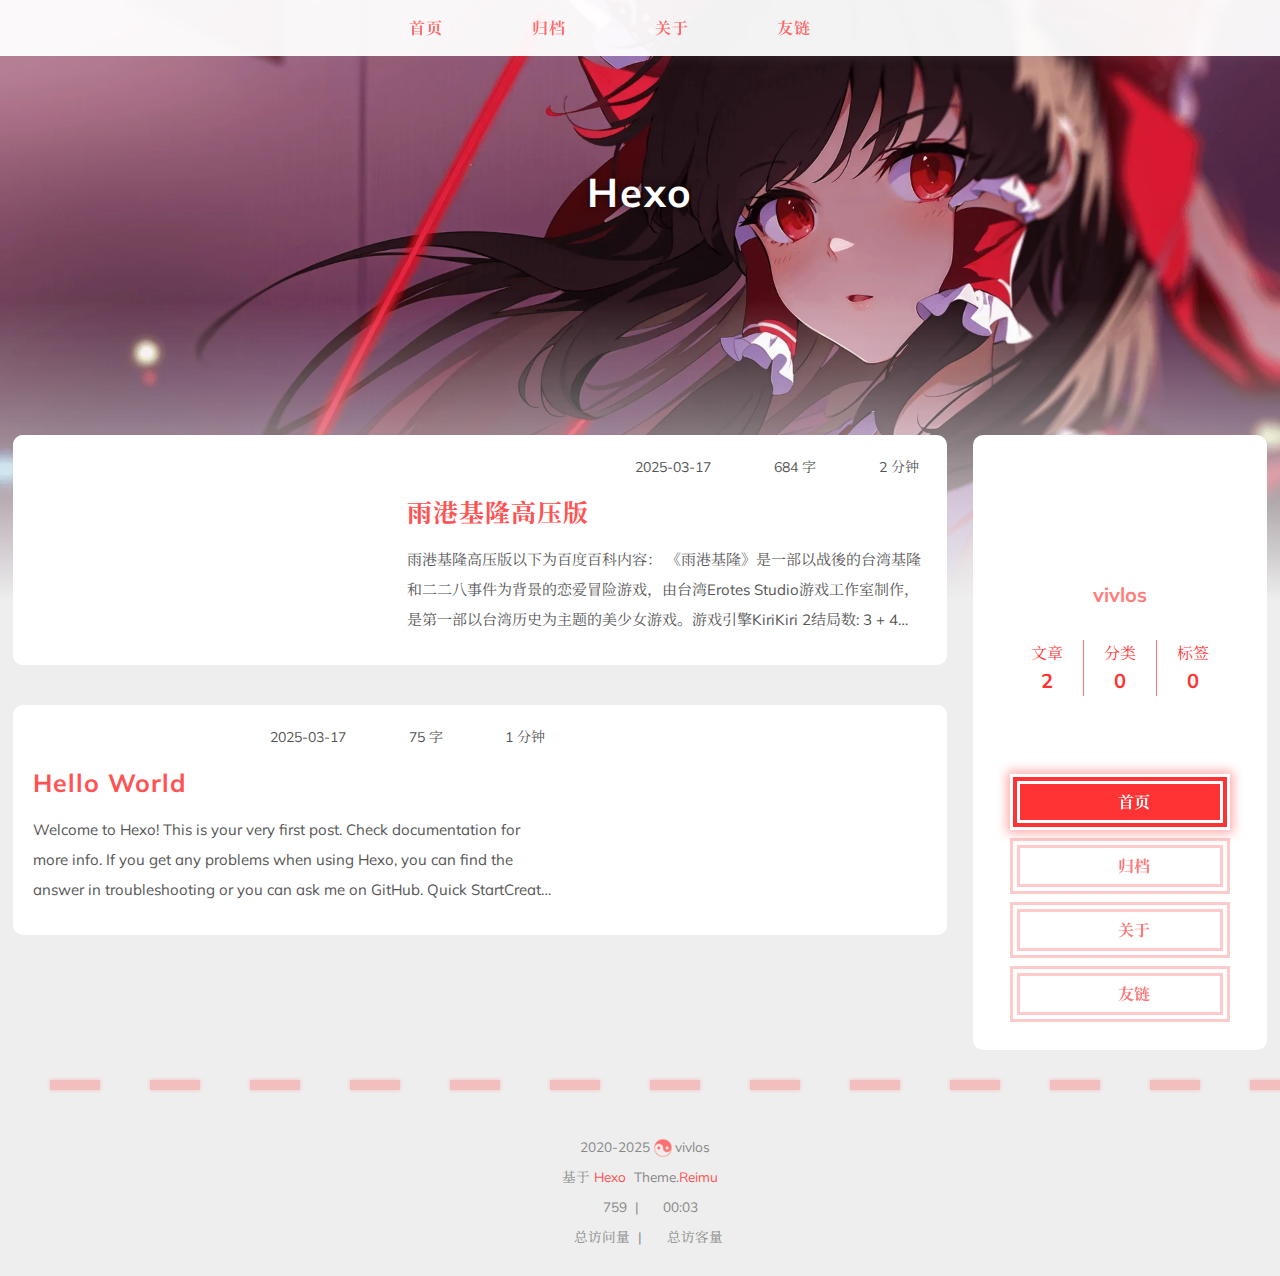
==== index.html @ 8d26b631 "Site updated: 2025-03-17 17:20:06" ====
<!DOCTYPE html>
  <html lang="zh-CN"  
    
      data-theme-mode="auto"
    
  >
  <head>
  
  <meta charset="utf-8">
  

  

  

  <script>window.REIMU_CONFIG = {};window.REIMU_CONFIG.icon_font = '4552607_0khxww3tj3q9';window.REIMU_CONFIG.clipboard_tips = {"success":"复制成功(*^▽^*)","fail":"复制失败 (ﾟ⊿ﾟ)ﾂ","copyright":{"enable":false,"count":50,"content":"本文版权：本博客所有文章除特别声明外，均采用 BY-NC-SA 许可协议。转载请注明出处！"}};window.REIMU_CONFIG.code_block = {"expand":true};window.REIMU_CONFIG.base = 'http://example.com';</script>
  
  <title>
    
    Hexo
  </title>
  <meta name="viewport" content="width=device-width, initial-scale=1, shrink-to-fit=no">
  <link rel="preconnect" href="https://fonts.gstatic.com/" crossorigin><link rel="preload" as="style" href="https://fonts.googleapis.com/css?family=Mulish:400,400italic,700,700italic%7CNoto%20Serif%20SC:400,400italic,700,700italic&display=swap"><link rel="stylesheet" href="https://fonts.googleapis.com/css?family=Mulish:400,400italic,700,700italic%7CNoto%20Serif%20SC:400,400italic,700,700italic&display=swap" media="print" onload="this.media&#x3D;&#39;all&#39;">
  
    <link rel="preload" href="//at.alicdn.com/t/c/font_4552607_0khxww3tj3q9.woff2" as="font" type="font/woff2" crossorigin="anonymous">
  
  
    
<link rel="stylesheet" href="/css/loader.css">

  
  
    <meta property="og:type" content="website">
<meta property="og:title" content="Hexo">
<meta property="og:url" content="http://example.com/index.html">
<meta property="og:site_name" content="Hexo">
<meta property="og:locale" content="zh_CN">
<meta property="og:image" content="http://example.com/images/banner.webp">
<meta property="article:author" content="vivlos">
<meta name="twitter:card" content="summary">
<meta name="twitter:image" content="http://example.com/images/banner.webp">
  
  
    <link rel="alternate" href="/atom.xml" title="Hexo" type="application/atom+xml">
  
  
    <link rel="shortcut icon" href="/images/favicon.ico">
  
  
<link rel="stylesheet" href="/css/style.css">

  <link rel="preload" href="https://npm.webcache.cn/photoswipe@5.4.4/dist/photoswipe.css" as="style" onload="this.onload=null;this.rel='stylesheet'">
  
  
  
  
    
<script src="https://npm.webcache.cn/pace-js@1.2.4/pace.min.js" integrity="sha384-k6YtvFUEIuEFBdrLKJ3YAUbBki333tj1CSUisai5Cswsg9wcLNaPzsTHDswp4Az8" crossorigin="anonymous"></script>

  
  
    
<link rel="stylesheet" href="https://npm.webcache.cn/@reimujs/aos@0.1.0/dist/aos.css">

  
  
  
<meta name="generator" content="Hexo 7.3.0"></head>

  <body>
    
    
  <div id='loader'>
    <div class="loading-left-bg loading-bg"></div>
    <div class="loading-right-bg loading-bg"></div>
    <div class="spinner-box">
      <div class="loading-taichi">
        
          <svg width="150" height="150" viewBox="0 0 1024 1024" class="icon" version="1.1" xmlns="https://www.w3.org/2000/svg" shape-rendering="geometricPrecision">
            <path d="M303.5 432A80 80 0 0 1 291.5 592A80 80 0 0 1 303.5 432z" fill="var(--red-1, #ff5252)" />
            <path d="M512 65A447 447 0 0 1 512 959L512 929A417 417 0 0 0 512 95A417 417 0 0 0 512 929L512 959A447 447 0 0 1 512 65z 
           M512 95A417 417 0 0 1 929 512A208.5 208.5 0 0 1 720.5 720.5L720.5 592A80 80 0 0 0 720.5 432A80 80 0 0 0 720.5 592L720.5 720.5A208.5 208.5 0 0 1 512 512A208.5 208.5 0 0 0 303.5 303.5A208.5 208.5 0 0 0 95 512A417 417 0 0 1 512 95z" fill="var(--red-1, #ff5252)" />
          </svg>
        
      </div>
      <div class="loading-word">少女祈祷中...</div>
    </div>
  </div>
  </div>
  <script>
    var time = null;
    var startLoading = () => {
      time = Date.now();
      document.getElementById('loader').classList.remove("loading");
    }
    var endLoading = () => {
      if (!time) {
        document.body.style.overflow = 'auto';
        document.getElementById('loader').classList.add("loading");
      } else {
        if (Date.now() - time > 500) {
          time = null;
          document.body.style.overflow = 'auto';
          document.getElementById('loader').classList.add("loading");
        } else {
          setTimeout(endLoading, 500 - (Date.now() - time));
          time = null;
        }
      }
    }
    window.addEventListener('DOMContentLoaded', endLoading);
    document.getElementById('loader').addEventListener('click', endLoading);
  </script>

<div id="copy-tooltip" style="pointer-events: none; opacity: 0; transition: all 0.2s ease; position: fixed;top: 50%;left: 50%;z-index: 999;transform: translate(-50%, -50%);color: white;background: rgba(0, 0, 0, 0.5);padding: 10px 15px;border-radius: 10px;">
</div>


    <div id="container">
      <div id="wrap">
        <div id="header-nav">
  <nav id="main-nav">
    
      
        <span class="main-nav-link-wrap">
          <div class="main-nav-icon icon rotate">
            &#xe62b;
          </div>
          <a class="main-nav-link" href="/">首页</a>
        </span>
      
        <span class="main-nav-link-wrap">
          <div class="main-nav-icon icon rotate">
            &#xe62b;
          </div>
          <a class="main-nav-link" href="/archives">归档</a>
        </span>
      
        <span class="main-nav-link-wrap">
          <div class="main-nav-icon icon rotate">
            &#xe62b;
          </div>
          <a class="main-nav-link" href="/about">关于</a>
        </span>
      
        <span class="main-nav-link-wrap">
          <div class="main-nav-icon icon rotate">
            &#xe62b;
          </div>
          <a class="main-nav-link" href="/friend">友链</a>
        </span>
      
    
    <a id="main-nav-toggle" class="nav-icon"></a>
  </nav>
  <nav id="sub-nav">
    
      <a id="nav-rss-link" class="nav-icon" href="/atom.xml" title="RSS 订阅" target="_blank"></a>
    
    
    
  </nav>
  
</div>
<header id="header">
  
    
      <picture>
        
      </picture>
      
        <img fetchpriority="high" src="/images/banner.webp" alt="">
      
    
  
  <div id="header-outer">
    <div id="header-title">
      
        
        
          <a href="/" id="logo">
            <h1 data-aos="slide-up">Hexo</h1>
          </a>
        
      
      
        
        <h2 id="subtitle-wrap" data-aos="slide-down">
          
        </h2>
      
    </div>
  </div>
</header>

        <div id="content"  class="sidebar-right" >
          <aside id="sidebar">
  
  
  
  <div class="sidebar-wrapper ">
    <div class="sidebar-wrap" data-aos="fade-up">
      
        <div class="sidebar-author">
  <img data-src="/avatar/avatar.webp" data-sizes="auto" alt="vivlos" class="lazyload">
  <div class="sidebar-author-name">vivlos</div>
  <div class="sidebar-description"></div>
</div>
<div class="sidebar-state">
  <div class="sidebar-state-article">
    <div>文章</div>
    <div class="sidebar-state-number">2</div>
  </div>
  <div class="sidebar-state-category">
    <div>分类</div>
    <div class="sidebar-state-number">0</div>
  </div>
  <div class="sidebar-state-tag">
    <div>标签</div>
    <div class="sidebar-state-number">0</div>
  </div>
</div>
<div class="sidebar-social">
  
    <div class="icon-github sidebar-social-icon">
      <a href=https://github.com/skaaadiii itemprop="url" target="_blank" aria-label="github" rel="noopener external nofollow noreferrer"></a>
    </div>
  
    <div class="icon-twitter sidebar-social-icon">
      <a href=https://twitter.com/SAT855883087 itemprop="url" target="_blank" aria-label="twitter" rel="noopener external nofollow noreferrer"></a>
    </div>
  
    <div class="icon-bilibili sidebar-social-icon">
      <a href=https://space.bilibili.com/35615939 itemprop="url" target="_blank" aria-label="bilibili" rel="noopener external nofollow noreferrer"></a>
    </div>
  
</div>
<div class="sidebar-menu">
  
    
      <div class="sidebar-menu-link-wrap">
        <a class="sidebar-menu-link-dummy" href="/" aria-label="首页"></a>
        <div class="sidebar-menu-icon icon rotate">
          &#xe62b;
        </div>
        <div class="sidebar-menu-link">首页</div>
      </div>
    
      <div class="sidebar-menu-link-wrap">
        <a class="sidebar-menu-link-dummy" href="/archives" aria-label="归档"></a>
        <div class="sidebar-menu-icon icon rotate">
          &#xe62b;
        </div>
        <div class="sidebar-menu-link">归档</div>
      </div>
    
      <div class="sidebar-menu-link-wrap">
        <a class="sidebar-menu-link-dummy" href="/about" aria-label="关于"></a>
        <div class="sidebar-menu-icon icon rotate">
          &#xe62b;
        </div>
        <div class="sidebar-menu-link">关于</div>
      </div>
    
      <div class="sidebar-menu-link-wrap">
        <a class="sidebar-menu-link-dummy" href="/friend" aria-label="友链"></a>
        <div class="sidebar-menu-icon icon rotate">
          &#xe62b;
        </div>
        <div class="sidebar-menu-link">友链</div>
      </div>
    
  
</div>

      
      
    </div>
  </div>

  <div class="sidebar-widget">
  
  </div>
  
</aside>

          <section id="main">
  
  
    
    
      <div class="post-wrapper">
  <div class="post-wrap-left" data-aos="fade-up">
    
      <a class="post-link" href="/2025/03/17/%E9%9B%A8%E6%B8%AF%E5%9F%BA%E9%9A%86%E9%AB%98%E5%8E%8B%E7%89%88/" aria-label="雨港基隆高压版"></a>
    
    
    <div class="post-cover-left">
      
        
        
          <img data-src="/images/banner.webp" data-sizes="auto" alt="雨港基隆高压版" class="lazyload">
        
      
    </div>
    <div class="post-info">
      <div class="post-meta">
        <span><span class="icon-calendar"></span>2025-03-17</span>
        <span><span class="icon-pencil"></span>684 字</span>
        <span><span class="icon-clock"></span>2 分钟</span>
      </div>
      <h2 class="post-title">雨港基隆高压版</h2>
      <article class="post-article">
        
          雨港基隆高压版以下为百度百科内容：
《雨港基隆》是一部以战後的台湾基隆和二二八事件为背景的恋爱冒险游戏，由台湾Erotes Studio游戏工作室制作，是第一部以台湾历史为主题的美少女游戏。游戏引擎KiriKiri 2结局数: 3 + 4 (1.2版本新增)主要角色: 李肇維,林明華,張曉瑜,陳鈺,謝霽雲,李元德,王太吉
1945年台湾人民迎来了光复，大陆的文化，台湾的文化，日本的文化，三种曾经彼此敌对的文化，以游戏中的男主角为中心，开始碰撞、沟通、互动与谅解。然后，被时代碾碎！但主角所坚守的那份爱情是无法被碾碎的。时间是1945年──　　那一年，二次大战结束。　　那一年，大东亚战争结束。　　
        
      </article>
    </div>
  </div>
</div>
      
    
      <div class="post-wrapper">
  <div class="post-wrap-right" data-aos="fade-up">
    
      <a class="post-link" href="/2025/03/17/hello-world/" aria-label="Hello World"></a>
    
    
    <div class="post-cover-right">
      
        
        
          <img data-src="/images/banner.webp" data-sizes="auto" alt="Hello World" class="lazyload">
        
      
    </div>
    <div class="post-info">
      <div class="post-meta">
        <span><span class="icon-calendar"></span>2025-03-17</span>
        <span><span class="icon-pencil"></span>75 字</span>
        <span><span class="icon-clock"></span>1 分钟</span>
      </div>
      <h2 class="post-title">Hello World</h2>
      <article class="post-article">
        
          Welcome to Hexo! This is your very first post. Check documentation for more info. If you get any problems when using Hexo, you can find the answer in troubleshooting or you can ask me on GitHub.
Quick StartCreate a new post1$ hexo new &amp;quot;My New Post&amp;quot;

More info: Writing
Run server1$ hexo ser
        
      </article>
    </div>
  </div>
</div>
      
    
  



</section>
        </div>
        
        
        <footer id="footer">
  <div style="width: 100%; overflow: hidden">
    <div class="footer-line"></div>
  </div>
  <div id="footer-info">
    
    <div>
      <span class="icon-copyright"></span>
      2020-2025
      <span class="footer-info-sep rotate"></span>
      vivlos
    </div>
    
      <div>
        基于&nbsp;<a href="https://hexo.io/" rel="noopener external nofollow noreferrer" target="_blank">Hexo</a>&nbsp;
        Theme.<a href="https://github.com/D-Sketon/hexo-theme-reimu" rel="noopener external nofollow noreferrer" target="_blank">Reimu</a>
      </div>
    
    
      <div>
        <span class="icon-brush"></span>
        759
        &nbsp;|&nbsp;
        <span class="icon-coffee"></span>
        00:03
      </div>
    
    
    
    
      <div>
        <span class="icon-eye"></span>
        <span id="busuanzi_container_site_pv">总访问量&nbsp;<span id="busuanzi_value_site_pv"></span></span>
        &nbsp;|&nbsp;
        <span class="icon-user"></span>
        <span id="busuanzi_container_site_uv">总访客量&nbsp;<span id="busuanzi_value_site_uv"></span></span>
      </div>
    
  </div>
</footer>

        
          <div class="sidebar-top">
            <div class="sidebar-top-taichi rotate"></div>
            <div class="arrow-up"></div>
          </div>
        
        <div id="mask" class="hide"></div>
      </div>
      <nav id="mobile-nav">
  <div class="sidebar-wrap">
    
      <div class="sidebar-author">
  <img data-src="/avatar/avatar.webp" data-sizes="auto" alt="vivlos" class="lazyload">
  <div class="sidebar-author-name">vivlos</div>
  <div class="sidebar-description"></div>
</div>
<div class="sidebar-state">
  <div class="sidebar-state-article">
    <div>文章</div>
    <div class="sidebar-state-number">2</div>
  </div>
  <div class="sidebar-state-category">
    <div>分类</div>
    <div class="sidebar-state-number">0</div>
  </div>
  <div class="sidebar-state-tag">
    <div>标签</div>
    <div class="sidebar-state-number">0</div>
  </div>
</div>
<div class="sidebar-social">
  
    <div class="icon-github sidebar-social-icon">
      <a href=https://github.com/skaaadiii itemprop="url" target="_blank" aria-label="github" rel="noopener external nofollow noreferrer"></a>
    </div>
  
    <div class="icon-twitter sidebar-social-icon">
      <a href=https://twitter.com/SAT855883087 itemprop="url" target="_blank" aria-label="twitter" rel="noopener external nofollow noreferrer"></a>
    </div>
  
    <div class="icon-bilibili sidebar-social-icon">
      <a href=https://space.bilibili.com/35615939 itemprop="url" target="_blank" aria-label="bilibili" rel="noopener external nofollow noreferrer"></a>
    </div>
  
</div>
<div class="sidebar-menu">
  
    
      <div class="sidebar-menu-link-wrap">
        <a class="sidebar-menu-link-dummy" href="/" aria-label="首页"></a>
        <div class="sidebar-menu-icon icon rotate">
          &#xe62b;
        </div>
        <div class="sidebar-menu-link">首页</div>
      </div>
    
      <div class="sidebar-menu-link-wrap">
        <a class="sidebar-menu-link-dummy" href="/archives" aria-label="归档"></a>
        <div class="sidebar-menu-icon icon rotate">
          &#xe62b;
        </div>
        <div class="sidebar-menu-link">归档</div>
      </div>
    
      <div class="sidebar-menu-link-wrap">
        <a class="sidebar-menu-link-dummy" href="/about" aria-label="关于"></a>
        <div class="sidebar-menu-icon icon rotate">
          &#xe62b;
        </div>
        <div class="sidebar-menu-link">关于</div>
      </div>
    
      <div class="sidebar-menu-link-wrap">
        <a class="sidebar-menu-link-dummy" href="/friend" aria-label="友链"></a>
        <div class="sidebar-menu-icon icon rotate">
          &#xe62b;
        </div>
        <div class="sidebar-menu-link">友链</div>
      </div>
    
  
</div>

    
  </div>
  
</nav>

    </div>
    
    
<script src="https://npm.webcache.cn/lazysizes@5.3.2/lazysizes.min.js" integrity="sha384-3gT&#x2F;vsepWkfz&#x2F;ff7PpWNUeMzeWoH3cDhm&#x2F;A8jM7ouoAK0&#x2F;fP&#x2F;9bcHHR5kHq2nf+e" crossorigin="anonymous"></script>


<script src="https://npm.webcache.cn/clipboard@2.0.11/dist/clipboard.min.js" integrity="sha384-J08i8An&#x2F;QeARD9ExYpvphB8BsyOj3Gh2TSh1aLINKO3L0cMSH2dN3E22zFoXEi0Q" crossorigin="anonymous"></script>



<script src="/js/script.js"></script>



  
<script src="/js/aos.js"></script>

  <script>
    var aosInit = () => {
      AOS.init({
        duration: 1000,
        easing: "ease",
        once: true,
        offset: 50,
      });
    };
    if (document.readyState === 'loading') {
      document.addEventListener('DOMContentLoaded', aosInit);
    } else {
      aosInit();
    }
  </script>



<script src="/js/pjax_script.js" data-pjax></script>







  
<script src="https://npm.webcache.cn/mouse-firework@0.1.0/dist/index.umd.js" integrity="sha384-KM6i7tu43nYd6e0beIljxHMC5tZc58XBDu7pPA58w50h18Jsx7gLdimfS09RXlKv" crossorigin="anonymous"></script>

  <script>
    window.firework && window.firework(JSON.parse('{"excludeElements":["a","button"],"particles":[{"shape":"circle","move":["emit"],"easing":"easeOutExpo","colors":["#ff5252","#ff7c7c","#ffafaf","#ffd0d0"],"number":20,"duration":[1200,1800],"shapeOptions":{"radius":[16,32],"alpha":[0.3,0.5]}},{"shape":"circle","move":["diffuse"],"easing":"easeOutExpo","colors":["#ff0000"],"number":1,"duration":[1200,1800],"shapeOptions":{"radius":20,"alpha":[0.2,0.5],"lineWidth":6}}]}'))
  </script>










<div id="lazy-script">
  <div>
       
    
    
      
    
    
  </div>
</div>


  <script>
    console.log(String.raw`%c 
 ______     ______     __     __    __     __  __    
/\  == \   /\  ___\   /\ \   /\ "-./  \   /\ \/\ \   
\ \  __<   \ \  __\   \ \ \  \ \ \-./\ \  \ \ \_\ \  
 \ \_\ \_\  \ \_____\  \ \_\  \ \_\ \ \_\  \ \_____\ 
  \/_/ /_/   \/_____/   \/_/   \/_/  \/_/   \/_____/ 
                                                  
`,'color: #ff5252;')
    console.log('%c Theme.Reimu v' + '1.6.0' + ' %c https://github.com/D-Sketon/hexo-theme-reimu ', 'color: white; background: #ff5252; padding:5px 0;', 'padding:4px;border:1px solid #ff5252;')
  </script>
  



  
<script src="https://npm.webcache.cn/busuanzi@2.3.0/bsz.pure.mini.js" integrity="sha384-0M75wtSkhjIInv4coYlaJU83+OypaRCIq2SukQVQX04eGTCBXJDuWAbJet56id+S" crossorigin="anonymous" async></script>




<script>
  if ('serviceWorker' in navigator) {
    navigator.serviceWorker.getRegistrations().then((registrations) => {
      for (let registration of registrations) {
        registration.unregister();
      }
    });
  }
</script>









    
  </body>
  </html>
---- css/loader.css ----
[data-theme="dark"] #loader .loading-bg {
  background-color: rgba(37,37,37,0.9);
}
[data-theme="dark"] #loader .spinner-box .loading-word {
  color: var(--red-1, #ff5252);
}
#loader .loading-bg {
  position: fixed;
  z-index: 1000;
  width: 50%;
  height: 100%;
  background-color: rgba(255,255,255,0.9);
  transition: 0.8s;
}
#loader .loading-right-bg {
  right: 0;
}
#loader .spinner-box {
  position: fixed;
  z-index: 1001;
  display: flex;
  justify-content: center;
  align-items: center;
  width: 100%;
  height: 100vh;
  opacity: 1;
  transition: 0.5s;
}
#loader .spinner-box .loading-taichi {
  opacity: 0.8;
  animation: rotate-all 2s linear infinite;
}
#loader .spinner-box .loading-word {
  position: absolute;
  color: var(--red-1, #ff5252);
  top: calc(50% + 110px);
  left: 50%;
  transform: translate(-50%, -50%);
  font: 700 1.2rem Mulish, 'Noto Serif SC', 'Noto Serif JP', -apple-system, 'PingFang SC', 'Microsoft YaHei', sans-serif;
}
#loader.loading .loading-left-bg {
  transform: translate(-100%, 0);
}
#loader.loading .loading-right-bg {
  transform: translate(100%, 0);
}
#loader.loading .spinner-box {
  opacity: 0;
  visibility: hidden;
}
@keyframes rotate-all {
  100% {
    transform: rotate(360deg);
  }
}
---- css/style.css ----
:root {
  --red-0: #f00;
  --red-1: #ff5252;
  --red-2: #ff7c7c;
  --red-3: #ffafaf;
  --red-4: #ffd0d0;
  --red-5: #ffecec;
  --red-5-5: #fff3f3;
  --red-6: #fff7f7;
  --grey-9: #888;
  --grey-7: var(--color-default);
  --color-archive-year: #000;
  --color-default: #555;
  --color-border: var(--red-3);
  --color-link: var(--red-1);
  --color-background: #eee;
  --color-code-background: #f8f8f8;
  --color-header-background: rgba(255,255,255,0.9);
  --color-footer-background: #fff;
  --color-mobile-nav-background: #fff;
  --color-wrap: #fff;
  --color-sticky: #fff;
  --color-h2-border: #eee;
  --color-meta-shadow: var(--red-6);
  --color-hover-shadow: rgba(120,120,120,0.15);
  --color-h2-after: var(--red-1);
  --color-red-6-shadow: rgba(255,78,78,0.6);
  --color-red-3-shadow: rgba(255,78,78,0.3);
  --highlight-nav: #e6e6e6;
  --highlight-scrollbar: #d6d6d6;
  --highlight-background: #f7f7f7;
  --highlight-current-line: #dadada;
  --highlight-selection: #e9e9e9;
  --highlight-foreground: #4d4d4d;
  --highlight-comment: #7d7d7d;
  --highlight-red: #c8362b;
  --highlight-orange: #b66014;
  --highlight-yellow: #cb911d;
  --highlight-green: #2ea52e;
  --highlight-aqua: #479d9d;
  --highlight-blue: #1973b8;
  --highlight-purple: #7135ac;
  --cursor-default: url("../images/cursor/reimu-cursor-default.png"), auto;
  --cursor-pointer: url("../images/cursor/reimu-cursor-pointer.png"), pointer;
  --cursor-text: url("../images/cursor/reimu-cursor-text.png"), text;
  --footer-icon: url("../images/taichi.png");
  --sponsor-icon: url("../images/taichi.png");
  --top-icon: url("../images/taichi.png");
}
[data-theme="dark"]:root {
  --red-0: var(--red-1);
  --red-4: rgba(255,208,208,0.5);
  --red-5: rgba(255,228,228,0.15);
  --red-5-5: rgba(255,236,236,0.05);
  --red-6: rgba(255,243,243,0.2);
  --color-archive-year: #999;
  --color-default: #999;
  --color-border: var(--red-5);
  --color-background: #21252b;
  --color-code-background: rgba(232,232,232,0.1);
  --color-header-background: #222;
  --color-footer-background: #21252b;
  --color-mobile-nav-background: #21252b;
  --color-wrap: #272b30;
  --color-h2-border: #47474a;
  --color-meta-shadow: rgba(0,0,0,0.2);
  --color-hover-shadow: rgba(0,0,0,0.2);
  --highlight-nav: #2e353f;
  --highlight-scrollbar: #454d59;
  --highlight-background: #22272e;
  --highlight-current-line: #393939;
  --highlight-selection: #515151;
  --highlight-foreground: #ccc;
  --highlight-comment: #999;
  --highlight-red: #f47067;
  --highlight-orange: #f69d50;
  --highlight-yellow: #fc6;
  --highlight-green: #9c9;
  --highlight-aqua: #6cc;
  --highlight-blue: #54b6ff;
  --highlight-purple: #dcbdfb;
}
[data-theme="dark"]:root img {
  filter: brightness(70%);
}
[data-theme="dark"]:root .pswp__img {
  opacity: 1;
  filter: none;
  animation: none;
}
[data-theme="dark"]:root img.lazyloaded {
  opacity: 1;
  animation: blur-darken 0.8s ease-in-out forwards;
}
body [data-aos='fade-up'] {
  transform: translate3d(0, 30px, 0);
}
body [data-aos='zoom-in'] {
  transform: scale(0.8);
}
[data-aos^=fade],
[data-aos^=zoom] {
  transition-property: all !important;
}
@keyframes blur {
  0% {
    filter: blur(10px);
  }
  to {
    filter: blur(0);
  }
}
@keyframes blur-darken {
  0% {
    filter: blur(10px) brightness(70%);
  }
  to {
    filter: blur(0) brightness(70%);
  }
}
@keyframes rotate-all {
  100% {
    transform: rotate(360deg);
  }
}
@keyframes transform-all {
  100% {
    transform: translateX(-100px);
  }
}
.article-entry h1 {
  font-size: 2em;
}
.article-entry h2 {
  font-size: 1.5em;
  position: relative;
}
.article-entry h2:before {
  content: "";
  position: absolute;
  width: 100%;
  border-bottom: 1px solid var(--color-h2-border);
  bottom: -15px;
  box-sizing: unset;
  transition: 1s;
}
.article-entry h2:after {
  content: "";
  position: absolute;
  background: var(--color-h2-after);
  width: 1em;
  height: 7px;
  bottom: -18px;
  left: 0;
  border-radius: 10px;
  box-shadow: 0 2px 12px var(--color-red-6-shadow);
  transition: 0.3s;
}
.article-entry h2:hover:after {
  width: 3em;
}
.article-entry h3 {
  font-size: 1.3em;
}
.article-entry h4 {
  font-size: 1.2em;
}
.article-entry h5 {
  font-size: 1em;
}
.article-entry h6 {
  font-size: 1em;
  color: var(--grey-9);
}
.article-entry hr {
  margin: 10px 0;
  opacity: 0.3;
  height: 4px;
  background-image: linear-gradient(to right, var(--red-0) 50%, transparent 0%);
  background-size: 50px 4px;
  background-repeat: repeat-x;
  border: none;
  filter: drop-shadow(0px 0px 2px var(--red-1));
  transition: opacity 0.3s;
}
.article-entry hr:hover {
  opacity: 0.5;
}
.article-entry strong {
  font-weight: bold;
}
.article-entry em,
.article-entry cite {
  font-style: italic;
}
.article-entry sup,
.article-entry sub {
  font-size: 0.75em;
  line-height: 0;
  position: relative;
  vertical-align: baseline;
}
.article-entry sup {
  top: -0.5em;
}
.article-entry sub {
  bottom: -0.2em;
}
.article-entry small {
  font-size: 0.85em;
}
.article-entry acronym,
.article-entry abbr {
  text-decoration: none;
  border-bottom: 1px dotted;
}
.article-entry ul,
.article-entry ol,
.article-entry dl {
  margin: 0 20px;
  line-height: 1.8em;
}
.article-entry ul ul,
.article-entry ol ul,
.article-entry ul ol,
.article-entry ol ol {
  margin-top: 0;
  margin-bottom: 0;
}
.article-entry ul {
  list-style: disc;
}
.article-entry ol {
  list-style: decimal;
}
.article-entry dt {
  font-weight: bold;
}
@font-face {
  font-family: "iconfont";
  src: url("//at.alicdn.com/t/c/font_4552607_0khxww3tj3q9.woff2") format('woff2');
  font-display: swap;
}
.tag-wrap .archives-tag-list-link:before {
  font-family: "iconfont";
  content: "\e622";
}
.category-wrap .archives-category-list-link:before {
  font-family: "iconfont";
  content: "\e604";
}
.article-date-link:before {
  font-family: "iconfont";
  content: "\e606";
}
.article-category-link:before {
  font-family: "iconfont";
  content: "\e604";
}
.article-tag-list-link:before {
  font-family: "iconfont";
  content: "\e622";
}
.article-comment-link:before {
  font-family: "iconfont";
  content: "\e608";
}
.icon-copyright:before {
  font-family: "iconfont";
  content: "\e60a";
}
.icon-brush:before {
  font-family: "iconfont";
  content: "\e618";
}
.icon-coffee:before {
  font-family: "iconfont";
  content: "\e607";
}
.icon-eye:before {
  font-family: "iconfont";
  content: "\e60f";
}
.icon-user:before {
  font-family: "iconfont";
  content: "\e628";
}
#main-nav-toggle:before {
  font-family: "iconfont";
  content: "\e62f";
}
#nav-rss-link:before {
  font-family: "iconfont";
  content: "\e61f";
}
#nav-search-btn:before {
  font-family: "iconfont";
  content: "\e631";
}
#nav-sun-btn:before {
  font-family: "iconfont";
  content: "\e621";
}
#nav-moon-btn:before {
  font-family: "iconfont";
  content: "\e617";
}
#nav-circle-half-stroke-btn:before {
  font-family: "iconfont";
  content: "\e641";
}
#nav-language-btn:before {
  font-family: "iconfont";
  content: "\e642";
}
.icon-copy:before {
  font-family: "iconfont";
  content: "\e60c";
}
.icon-chevron-down:before {
  font-family: "iconfont";
  content: "\e609";
}
.icon-check:before {
  font-family: "iconfont";
  content: "\e636";
}
.icon-times:before {
  font-family: "iconfont";
  content: "\e637";
}
.icon-calendar:before {
  font-family: "iconfont";
  content: "\e605";
}
.icon-pencil:before {
  font-family: "iconfont";
  content: "\e61b";
}
.icon-clock:before {
  font-family: "iconfont";
  content: "\e613";
}
.post-sticky:before {
  font-family: "iconfont";
  content: "\e627";
}
.reimu-popup .popup-btn-close:before {
  font-family: "iconfont";
  content: "\e626";
}
.reimu-search-input-icon:before {
  font-family: "iconfont";
  content: "\e631";
}
.ais-pagination--item__previous a:before {
  font-family: "iconfont";
  content: "\e601";
}
.ais-pagination--item__next a:before {
  font-family: "iconfont";
  content: "\e630";
}
.sidebar-btn-wrapper .sidebar-toc-btn:before {
  font-family: "iconfont";
  content: "\e633";
}
.sidebar-btn-wrapper .sidebar-common-btn:before {
  font-family: "iconfont";
  content: "\e632";
}
.sidebar-top .arrow-up:before {
  font-family: "iconfont";
  content: "\e634";
}
.icon-link:before {
  font-family: "iconfont";
  content: "\e639";
}
.icon-globe:before {
  font-family: "iconfont";
  content: "\e638";
}
.icon-creative-commons:before {
  font-family: "iconfont";
  content: "\e63a";
}
.icon-taichi:before {
  font-family: "iconfont";
  content: "\e62b";
}
.icon-image:before {
  font-family: "iconfont";
  content: "\e63f";
}
.icon {
  font-family: "iconfont";
}
html,
body,
div,
span,
applet,
object,
iframe,
h1,
h2,
h3,
h4,
h5,
h6,
p,
blockquote,
pre,
a,
abbr,
acronym,
address,
big,
cite,
code,
del,
dfn,
em,
img,
ins,
kbd,
q,
s,
samp,
small,
strike,
strong,
sub,
sup,
tt,
var,
dl,
dt,
dd,
ol,
ul,
li,
fieldset,
form,
label,
legend,
table,
caption,
tbody,
tfoot,
thead,
tr,
th,
td {
  margin: 0;
  padding: 0;
  border: 0;
  outline: 0;
  font-weight: inherit;
  font-style: inherit;
  font-family: inherit;
  font-size: 100%;
  vertical-align: baseline;
}
body {
  line-height: 1;
  color: #000;
  background: #fff;
}
ol,
ul {
  list-style: none;
}
table {
  border-collapse: separate;
  border-spacing: 0;
  vertical-align: middle;
}
caption,
th,
td {
  text-align: left;
  font-weight: normal;
  vertical-align: middle;
}
a img {
  border: none;
}
h1,
h2,
h3,
h4,
h5,
h6 {
  font-family: 'Mulish','Noto Serif SC', '-apple-system','PingFang SC','Microsoft YaHei','sans-serif';
  font-weight: 700;
}
input,
button {
  margin: 0;
  padding: 0;
}
input::-moz-focus-inner,
button::-moz-focus-inner {
  border: 0;
  padding: 0;
}
html,
body,
#container {
  height: 100%;
  scroll-behavior: smooth;
  cursor: var(--cursor-default);
}
body {
  width: 100%;
  background: var(--color-background);
  -webkit-text-size-adjust: 100%;
  -webkit-font-smoothing: antialiased;
  text-size-adjust: 100%;
  font-family: 'Mulish','Noto Serif SC', '-apple-system','PingFang SC','Microsoft YaHei','sans-serif';
  transition: background 1s;
}
body ::selection {
  background: var(--red-1);
  color: #fff;
}
a {
  cursor: var(--cursor-pointer) !important;
}
.site-search input {
  cursor: var(--cursor-text) !important;
}
#main span,
#main p,
#main code,
#main kbd,
#main input,
#main textarea {
  cursor: var(--cursor-text) !important;
}
#main nav span {
  cursor: var(--cursor-default) !important;
}
#container {
  position: relative;
}
.mobile-nav-on {
  overflow: hidden !important;
}
#wrap {
  position: absolute;
  z-index: 1;
  top: 0;
  left: 0;
  height: 100%;
  width: 100%;
  transition: 1s;
  background: var(--color-background);
}
#main {
  flex: 1;
  padding: 0 10px;
  max-width: 100%;
  box-sizing: border-box;
}
@media screen and (max-width: 959px) {
  #main {
    min-width: 100%;
  }
}
#content {
  position: relative;
  display: flex;
  padding-top: 5px;
  align-items: stretch;
  max-width: 1350px;
  margin: 0 auto;
  overflow: visible;
}
@media screen and (min-width: 960px) {
  .sidebar-left #main,
  .sidebar-right #main {
    padding: 0;
    width: 73%;
    margin: 0 1%;
  }
}
#content.sidebar-right {
  flex-direction: row-reverse;
}
#mask {
  z-index: 1000;
  position: fixed;
  top: 0;
  left: 0;
  width: 100%;
  height: 100%;
  background: rgba(0,0,0,0.3);
  backdrop-filter: blur(3px);
  -webkit-backdrop-filter: blur(3px);
  opacity: 1;
  transition: 0.3s;
}
#mask.hide {
  opacity: 0;
  visibility: hidden;
}
#header {
  min-height: 400px;
  height: 35vh;
  position: relative;
}
#header img {
  position: absolute;
  top: 0;
  left: 0;
  width: 100%;
  height: 150%;
  z-index: -2;
  user-select: none;
  display: block;
  object-fit: cover;
  transition: 0.3s;
  -webkit-mask: linear-gradient(to top, transparent, #fff 50%);
  mask: linear-gradient(to top, transparent, #fff 50%);
}
@media screen and (max-width: 959px) {
  #header img {
    height: 120%;
  }
}
@media screen and (max-width: 767px) {
  #header img {
    height: 100%;
  }
}
#header-outer {
  height: 100%;
  position: relative;
  max-width: 100%;
}
[data-theme="dark"] #header-nav:hover {
  background: var(--color-header-background);
}
#header-nav {
  position: fixed;
  top: 0;
  left: 0;
  right: 0;
  display: flex;
  justify-content: center;
  background: var(--color-header-background);
  box-shadow: 0 0 10px 3px var(--color-hover-shadow);
  transition: background 1s, top 0.3s;
  z-index: 200;
}
#header-nav:hover {
  background: rgba(255,255,255,0.95);
}
#header-nav.header-nav-hidden {
  top: -80px;
}
#header-title {
  font-family: 'Mulish','Noto Serif SC', '-apple-system','PingFang SC','Microsoft YaHei','sans-serif';
  font-weight: 700;
  text-align: center;
  position: absolute;
  top: 50%;
  margin: -20px 2.5% 0;
  width: 95%;
}
#logo,
#subtitle {
  text-decoration: none;
  color: #fff;
}
#logo {
  font-size: 40px;
  font-weight: 700;
  letter-spacing: 2px;
  display: inline-block;
  transform: translateY(-20%);
  text-shadow: 0 0 0.5rem rgba(0,0,0,0.7);
}
@media screen and (max-width: 959px) {
  #logo {
    font-size: 35px;
  }
}
@media screen and (min-width: 480px) and (max-width: 767px) {
  #logo {
    font-size: 30px;
  }
}
@media screen and (max-width: 479px) {
  #logo {
    font-size: 30px;
  }
}
#subtitle {
  font-size: 18px;
  font-weight: 400;
  letter-spacing: 1px;
  text-shadow: 0 0 5px rgba(0,0,0,0.7);
}
@media screen and (max-width: 959px) {
  #subtitle {
    font-size: 15px;
  }
}
@media screen and (min-width: 480px) and (max-width: 767px) {
  #subtitle {
    font-size: 14px;
  }
}
@media screen and (max-width: 479px) {
  #subtitle {
    font-size: 13px;
  }
}
#subtitle-wrap {
  margin-top: 18px;
}
#main-nav {
  display: flex;
  align-items: center;
}
.nav-icon,
.main-nav-link-wrap,
.main-nav-link,
.main-nav-icon {
  color: var(--red-0);
  opacity: 0.8;
  text-decoration: none;
  transition: 0.2s;
  padding: 20px 15px;
}
.main-nav-link-wrap {
  padding: 0 15px;
  display: flex;
  transition: 0.3s;
}
.main-nav-link-wrap:hover {
  opacity: 1;
}
@media screen and (max-width: 959px) {
  .main-nav-link-wrap {
    padding: 0 10px;
  }
}
@media screen and (max-width: 767px) {
  .main-nav-link-wrap {
    padding: 0 4px;
  }
}
.nav-icon {
  text-align: center;
  font-size: 14px;
  width: 14px;
  height: 14px;
  will-change: transform;
}
.nav-icon:hover {
  opacity: 1;
  transform: scale(1.1);
}
[data-theme="dark"] .main-nav-link,
[data-theme="dark"] .nav-icon,
[data-theme="dark"] .main-nav-link-wrap {
  color: var(--red-2);
}
@media screen and (max-width: 767px) {
  .main-nav-link-wrap {
    display: none;
  }
}
.main-nav-link-wrap:hover .main-nav-icon:before {
  transform: rotate(90deg) scale(1.1);
}
.main-nav-link-wrap:hover .main-nav-icon {
  transform: scale(1.1);
}
.main-nav-link-wrap:hover .main-nav-icon.rotate {
  transform: rotate(90deg) scale(1.1);
}
.main-nav-link {
  letter-spacing: 1px;
  font-weight: 700;
  opacity: 0.7;
}
.main-nav-icon {
  cursor: var(--cursor-pointer);
  padding: 15px 5px;
  display: flex;
  align-items: center;
  font-size: 24px;
  font-weight: 400;
  transition: transform 0.3s;
  will-change: transform;
}
.main-nav-icon.rotate {
  transform: rotate(90deg);
}
.main-nav-icon:before {
  font-size: 24px;
  font-weight: 400;
  transform: rotate(90deg);
  transition: transform 0.3s;
  will-change: transform;
}
#main-nav-toggle {
  display: none;
}
@media screen and (max-width: 767px) {
  #main-nav-toggle {
    display: block;
  }
}
#sub-nav,
#i18n-nav {
  display: flex;
  align-items: center;
}
#nav-sun-btn:before,
#nav-moon-btn:before,
#nav-circle-half-stroke-btn:before {
  font-weight: 700;
}
#i18n-nav {
  margin-left: 8px;
}
.custom-dropdown {
  position: relative;
}
.select-selected {
  padding: 14px;
  color: var(--red-2);
  cursor: pointer;
  font-size: 14px;
  display: flex;
  align-items: center;
  justify-content: space-between;
}
.select-items {
  position: absolute;
  top: 100%;
  left: 0;
  right: 0;
  border-radius: 5px;
  background-color: var(--color-wrap);
  margin-top: 5px;
  display: none;
  z-index: 1;
  font-size: 14px;
  overflow: hidden;
  box-shadow: 0 0 10px 3px var(--color-hover-shadow);
}
.select-items li {
  list-style: none;
  padding: 10px;
  cursor: pointer;
  color: var(--red-2);
  transition: 1s;
}
.select-items li:hover {
  color: #fff;
  background: var(--red-1);
}
.select-items.show {
  display: block;
}
.select-items li.selected {
  background: var(--red-1);
  color: #fff;
}
.hr-line {
  margin: 10px 35px;
  opacity: 0.3;
  height: 4px;
  background-image: linear-gradient(to right, var(--red-0) 50%, transparent 0%);
  background-size: 50px 4px;
  background-repeat: repeat-x;
  filter: drop-shadow(0px 0px 2px var(--red-1));
  transition: opacity 0.3s;
}
.hr-line:hover {
  opacity: 0.5;
}
.article-inner {
  background: var(--color-wrap);
  border-radius: 10px;
  display: flow-root;
  transition: 0.3s;
}
.article-meta {
  display: flex;
  flex-direction: column;
  padding: 20px 35px 0;
}
.article-date-link,
.article-category-link {
  text-decoration: none;
  text-transform: uppercase;
  font-size: 14px;
  color: var(--red-1);
  background: var(--red-5);
  border-radius: 10px;
  padding: 10px 18px;
  margin: 0 12px 1em 0;
  box-shadow: 0 0 5px 2px var(--color-meta-shadow);
  transition: 0.3s;
}
.article-date {
  display: flex;
}
.article-date-link:before {
  margin-right: 10px;
}
.article-category {
  display: flex;
  flex-wrap: wrap;
}
.article-category-link:before {
  font-weight: 700;
  margin-right: 10px;
}
.article-entry {
  color: var(--color-default);
  padding: 0 35px;
}
.article-entry:before,
.article-entry:after {
  content: "";
  display: table;
}
.article-entry:after {
  clear: both;
}
@media screen and (max-width: 767px) {
  .article-entry {
    padding: 0 20px;
  }
}
.article-entry p,
.article-entry table {
  line-height: 1.8em;
  margin: 1.2em 0;
}
.article-entry h1,
.article-entry h2,
.article-entry h3,
.article-entry h4,
.article-entry h5,
.article-entry h6 {
  font-weight: bold;
  line-height: 1.2em;
  margin: 1.2em 0 0.8em;
}
.article-entry h1:before,
.article-entry h2:before,
.article-entry h3:before,
.article-entry h4:before,
.article-entry h5:before,
.article-entry h6:before {
  font-family: "iconfont";
  font-weight: normal;
}
.article-entry h1 a,
.article-entry h2 a,
.article-entry h3 a,
.article-entry h4 a,
.article-entry h5 a,
.article-entry h6 a {
  font-family: "iconfont";
  opacity: 0.5;
  margin-right: 5px;
  transition: 0.3s;
}
.article-entry h1 a:hover,
.article-entry h2 a:hover,
.article-entry h3 a:hover,
.article-entry h4 a:hover,
.article-entry h5 a:hover,
.article-entry h6 a:hover {
  opacity: 0.8;
  text-decoration: none !important;
}
.article-entry h2 {
  margin-bottom: 40px;
}
.article-entry a {
  color: var(--color-link);
  text-decoration: none;
  word-break: break-word;
}
.article-entry a:hover {
  text-decoration: underline;
}
.article-entry ul,
.article-entry ol,
.article-entry dl {
  margin-top: 1.2em;
  margin-bottom: 1.2em;
}
.article-entry li:hover::marker {
  transition: color 0.2s;
  color: var(--red-1);
}
.article-entry img {
  opacity: 0;
  transition: 0.3s;
}
.article-entry img,
.article-entry video {
  max-width: 100%;
  height: auto;
  display: block;
  margin: auto;
}
.article-entry img.lazyloaded {
  opacity: 1;
  animation: blur 0.8s ease-in-out forwards;
}
.article-entry iframe {
  border: none;
}
.article-entry table {
  width: 100%;
  border-collapse: collapse;
  border-spacing: 0;
}
.article-entry th {
  font-weight: bold;
  border-bottom: 3px solid var(--color-border);
  padding-bottom: 0.5em;
}
.article-entry td {
  border-bottom: 1px solid var(--color-border);
  padding: 10px 0;
}
.article-entry blockquote {
  background: var(--red-5-5);
  border-left: 6px var(--red-4) solid;
  margin: 1.2em 0;
  border-radius: 10px;
  transition: 0.3s;
  padding: 1px 10px;
  box-shadow: 0 0 5px 2px var(--color-meta-shadow);
}
.article-entry blockquote:hover {
  box-shadow: 0 0 6px 4px var(--color-meta-shadow);
}
.article-entry blockquote footer {
  font-size: 14px;
  margin: 1.8em 0;
}
.article-entry blockquote footer cite:before {
  content: "—";
  padding: 0 0.5em;
}
.article-entry details {
  padding: 18px 12px;
  border-radius: 10px;
  background-color: var(--red-5-5);
  box-shadow: 0 0 5px 2px var(--color-meta-shadow);
  transition: 0.3s;
}
.article-entry details:hover {
  box-shadow: 0 0 6px 4px var(--color-meta-shadow);
}
.article-entry summary {
  font-size: 1.1em;
  font-weight: bold;
  cursor: pointer;
  padding: 8px;
  border: none;
  border-radius: 10px;
  transition: 0.3s;
}
.article-entry summary:hover {
  background-color: var(--red-5);
}
.article-entry details[open] summary {
  background-color: var(--red-5);
}
.article-entry details[open] summary:hover {
  background-color: var(--red-5);
}
.article-entry details p {
  margin: 20px 0 0;
  padding: 10px;
  background-color: var(--color-footer-background);
  border-radius: 10px;
  transition: 0.3s;
}
.article-entry .pullquote {
  text-align: left;
  width: 45%;
  margin: 0;
}
.article-entry .pullquote.left {
  margin-left: 0.5em;
  margin-right: 1em;
}
.article-entry .pullquote.right {
  margin-right: 0.5em;
  margin-left: 1em;
}
.article-entry .caption {
  color: var(--grey-9);
  display: block;
  font-size: 0.9em;
  margin-top: 0.5em;
  position: relative;
  text-align: center;
}
.article-entry .video-container {
  position: relative;
  padding-top: 56.25%;
  height: 0;
  overflow: hidden;
}
.article-entry .video-container iframe,
.article-entry .video-container object,
.article-entry .video-container embed {
  position: absolute;
  top: 0;
  left: 0;
  width: 100%;
  height: 100%;
  margin-top: 0;
}
.article-more-link a {
  display: inline-block;
  line-height: 1em;
  padding: 10px 18px;
  border-radius: 10px;
  background: var(--red-5);
  color: var(--red-1);
  text-decoration: none;
  box-shadow: 0 0 5px 2px var(--color-meta-shadow);
  transition: 0.3s;
}
.article-more-link a:hover {
  background: var(--color-link);
  color: #fff;
  text-decoration: none;
}
.article-footer {
  font-size: 14px;
  margin: 0 35px 20px;
}
.article-footer:before,
.article-footer:after {
  content: "";
  display: table;
}
.article-footer:after {
  clear: both;
}
@media screen and (max-width: 767px) {
  .article-footer {
    margin: 0 20px 20px;
  }
}
.article-footer:hover:before {
  opacity: 0.5;
}
.article-footer:before {
  content: "";
  display: block;
  margin-top: 10px;
  opacity: 0.3;
  height: 4px;
  background-image: linear-gradient(to right, var(--red-0) 50%, transparent 0%);
  background-size: 50px 4px;
  background-repeat: repeat-x;
  filter: drop-shadow(0px 0px 2px var(--red-1));
  transition: 0.3s;
}
.article-footer a {
  text-decoration: none;
}
.article-tag-list-link,
.article-comment-link,
.article-visitor-link {
  color: var(--red-1);
  margin-top: 20px;
}
.article-tag-list-item {
  float: left;
  text-decoration: none;
  text-transform: uppercase;
  background: var(--red-5);
  border-radius: 10px;
  padding: 8px 15px;
  margin-top: 20px;
  margin-right: 10px;
  box-shadow: 0 0 5px 2px var(--color-meta-shadow);
}
.article-tag-list-link:before {
  margin-right: 10px;
}
.article-comment-link {
  float: right;
  background: var(--red-5);
  margin-left: 20px;
  border-radius: 10px;
  padding: 8px 15px;
}
.article-comment-link:before {
  margin-right: 10px;
}
.article-visitor-link {
  float: right;
  font-size: 14px;
  background: var(--red-5);
  border-radius: 10px;
  padding: 8px 15px;
}
#article-nav {
  margin-top: 10px;
  display: flex;
  flex-direction: column;
  border-radius: 10px;
  overflow: hidden;
}
@media screen and (min-width: 768px) {
  #article-nav {
    flex-direction: row;
  }
}
.article-nav-link-wrap {
  color: #fff;
  position: relative;
  flex: 1;
  display: flex;
  flex-direction: column;
  justify-content: center;
  padding-left: 20px;
  opacity: 0.9;
  transition: opacity 0.3s;
  height: 150px;
  min-height: 150px;
  flex-shrink: 0;
}
.article-nav-link-wrap a,
.article-nav-link-wrap img {
  position: absolute;
  top: 0;
  left: 0;
  width: 100%;
  height: 100%;
  filter: brightness(70%);
}
.article-nav-link-wrap img {
  display: block;
  opacity: 0;
  object-fit: cover;
  z-index: -1;
}
.article-nav-link-wrap img.lazyloaded {
  opacity: 1;
}
.article-nav-link-wrap:hover {
  opacity: 1;
}
.article-nav-link-right {
  align-items: flex-end;
  padding-right: 20px;
}
.article-nav-caption {
  text-transform: uppercase;
  letter-spacing: 2px;
  font-weight: bold;
}
.article-nav-title {
  font-size: 1.2em;
  line-height: 1.8em;
  margin-top: 0.8em;
  text-shadow: 0 0.2rem 0.3rem rgba(0,0,0,0.5);
}
.article-gallery {
  background: #000;
  position: relative;
}
.article-gallery-photos {
  position: relative;
  overflow: hidden;
}
.article-gallery-img {
  display: none;
  max-width: 100%;
}
.article-gallery-img:first-child {
  display: block;
}
.article-gallery-img.loaded {
  position: absolute;
  display: block;
}
.article-gallery-img img {
  display: block;
  max-width: 100%;
  margin: 0 auto;
}
.post-link {
  position: absolute;
  top: 0;
  left: 0;
  width: 100%;
  height: 100%;
}
.post-wrap-left,
.post-wrap-right {
  width: 100%;
  height: 230px;
  margin-bottom: 40px;
  position: relative;
  border-radius: 10px;
  background: var(--color-wrap);
  display: flex;
  transition: 0.3s;
}
[data-theme="dark"] .post-wrap-left,
[data-theme="dark"] .post-wrap-right {
  box-shadow: 0 0 10px 3px var(--color-hover-shadow);
}
.post-wrapper {
  border-radius: 10px;
  transition: 0.3s;
}
.post-wrapper .aos-animate {
  transition-property: initial !important;
}
@media screen and (min-width: 768px) {
  .post-wrapper .aos-animate:hover {
    box-shadow: 0 0 10px 3px var(--color-hover-shadow);
  }
}
.post-wrapper img {
  will-change: transform;
}
@media screen and (min-width: 768px) {
  .post-wrapper:hover {
    transform: scale(1.01);
  }
  .post-wrapper:hover img {
    transform: scale(1.05);
  }
}
.post-wrap-right {
  flex-direction: row-reverse;
}
@media screen and (max-width: 767px) {
  .post-wrap-left,
  .post-wrap-right {
    flex-direction: column;
    height: 400px;
  }
}
.post-info {
  height: 100%;
  width: 100%;
  padding: 20px;
  overflow: hidden;
  box-sizing: border-box;
}
.post-meta {
  display: flex;
  justify-content: flex-end;
  margin: 5px 0;
}
.post-meta span {
  font-size: 14px;
  color: var(--grey-7);
  margin: 0 8px;
  white-space: nowrap;
  text-overflow: ellipsis;
  overflow: hidden;
}
.post-meta span:before {
  margin: 0 10px;
}
@media screen and (max-width: 767px) {
  .post-meta span:before {
    margin: 0;
  }
}
.post-article {
  display: -webkit-box;
  -webkit-box-orient: vertical;
  -webkit-line-clamp: 3;
  line-clamp: 3;
  overflow: hidden;
  line-height: 30px;
  font-size: 15px;
  color: var(--grey-7);
}
.post-article a {
  color: var(--color-link);
}
.post-cover-left,
.post-cover-right {
  width: 40%;
  position: relative;
  overflow: hidden;
  min-height: 95px;
  background-color: var(--color-wrap);
  flex-shrink: 0;
  pointer-events: none;
}
@media screen and (max-width: 767px) {
  .post-cover-left,
  .post-cover-right {
    width: 100%;
    height: 45%;
  }
}
.post-cover-left img,
.post-cover-right img {
  display: block;
  opacity: 0;
  transition: 0.2s;
  position: absolute;
  left: 0;
  top: 0;
  object-fit: cover;
  width: 100%;
  height: 100%;
}
.post-cover-left img.lazyloaded,
.post-cover-right img.lazyloaded {
  opacity: 1;
  animation: blur 0.8s forwards;
}
@media screen and (min-width: 768px) {
  .post-cover-left {
    border-radius: 10px 0 0 10px;
    -webkit-clip-path: polygon(0 0, 92% 0%, 100% 100%, 0% 100%);
    clip-path: polygon(0 0, 92% 0%, 100% 100%, 0% 100%);
  }
}
@media screen and (max-width: 767px) {
  .post-cover-left {
    border-radius: 10px 10px 0 0;
  }
}
@media screen and (min-width: 768px) {
  .post-cover-right {
    border-radius: 0 10px 10px 0;
    -webkit-clip-path: polygon(0 0, 100% 0%, 100% 100%, 8% 100%);
    clip-path: polygon(0 0, 100% 0%, 100% 100%, 8% 100%);
  }
}
@media screen and (max-width: 767px) {
  .post-cover-right {
    border-radius: 10px 10px 0 0;
  }
}
.post-title {
  padding: 20px 0;
  color: var(--color-link);
  font-size: 25px;
  letter-spacing: 1px;
  white-space: nowrap;
  overflow: hidden;
  text-overflow: ellipsis;
}
.post-sticky {
  position: absolute;
  display: flex;
  justify-content: center;
  align-items: center;
  top: 0;
  left: 0;
  width: 70px;
  height: 35px;
  background: var(--color-sticky);
  color: var(--red-1);
  font-weight: bold;
  font-size: 15px;
  z-index: 1;
  transition: 0.3s;
  border-top-left-radius: 10px;
  border-bottom-right-radius: 10px;
}
.post-sticky:before {
  margin-right: 5px;
}
#comments {
  background: var(--color-wrap);
  padding: 20px;
  border-radius: 10px;
  margin: 10px 0;
}
#comments a {
  color: var(--color-link);
}
.gscomment {
  width: auto;
}
.gtcomment {
  color: var(--color-default);
}
.wl-emoji-popup {
  max-width: calc(100vw - 90px) !important;
}
.wl-count {
  color: var(--color-default);
}
.wl-header input {
  font-size: revert !important;
}
.archives-outer-wrap {
  background: var(--color-wrap);
  border-radius: 10px;
  padding: 15px 0;
}
.archives-wrap {
  padding: 20px 50px;
}
.archive-year-wrap {
  margin-bottom: 2em;
  position: relative;
}
.archive-year-wrap:before {
  content: "";
  width: 100%;
  border-bottom: 1px solid var(--color-h2-border);
  position: absolute;
  bottom: -15px;
  transition: 1s;
}
.archive-year-wrap:after {
  content: "";
  position: absolute;
  background: var(--color-h2-after);
  width: 1em;
  height: 7px;
  bottom: -18px;
  left: 0;
  border-radius: 10px;
  box-shadow: 0 2px 12px var(--color-red-6-shadow);
  transition: 0.3s;
}
.archive-year-wrap:hover:after {
  width: 3em;
}
.archive-year {
  text-decoration: none;
  color: var(--color-archive-year);
  margin-bottom: 15px;
  font-weight: bold;
  font-size: 25px;
}
.archive-article {
  padding: 15px 0 15px 25px;
  display: flex;
  align-items: center;
}
.archive-article:before {
  content: "";
  display: inline-block;
  vertical-align: middle;
  width: 6px;
  height: 15px;
  background: var(--color-h2-after);
  margin: -2px 11px 0 -25px;
  box-shadow: 0 2px 12px var(--color-red-6-shadow);
  opacity: 0.5;
  transition: 0.2s;
  flex-shrink: 0;
}
.archive-article:hover:before {
  width: 6px;
  height: 6px;
  border-radius: 50%;
  opacity: 1;
}
.archive-article:hover .archive-article-title {
  opacity: 1;
}
.archive-article-date-wrap {
  flex-shrink: 0;
}
.archive-article-date-wrap a {
  text-decoration: none;
}
.dt-published {
  color: var(--grey-9);
  margin-left: 5px;
}
.archive-article-title {
  display: inline-block;
  text-decoration: none;
  font-weight: bold;
  color: var(--red-0);
  transition: 0.3s;
  opacity: 0.7;
  margin-left: 15px;
}
#page-nav {
  margin: 50px auto;
  background: var(--color-wrap);
  border-radius: 10px;
  text-align: center;
  color: var(--grey-9);
  overflow: hidden;
  transition: 1s;
}
#page-nav:hover {
  box-shadow: 0 0 10px 2px var(--color-hover-shadow);
}
#page-nav a,
#page-nav span {
  padding: 10px 15px;
}
#page-nav a {
  color: var(--grey-9);
  text-decoration: none;
  transition: 0.2s;
}
#page-nav a:hover {
  background: var(--red-2);
  box-shadow: 0 0 10px var(--color-red-6-shadow);
  color: #fff;
}
#page-nav .prev {
  float: left;
  padding: 15px;
}
#page-nav .next {
  float: right;
  padding: 15px;
}
#page-nav .page-number {
  display: inline-block;
  border-radius: 10px;
  margin: 5px;
}
@media screen and (max-width: 479px) {
  #page-nav .page-number {
    display: none;
  }
}
#page-nav .current {
  background: var(--red-1);
  color: #fff;
  font-weight: bold;
  box-shadow: 0 0 10px var(--color-red-6-shadow);
}
@media screen and (max-width: 479px) {
  #page-nav .current {
    display: inline-block;
  }
}
#page-nav .space {
  display: inline-block;
  margin: 5px;
  color: var(--color-border);
}
@media screen and (max-width: 479px) {
  #page-nav .space {
    display: none;
  }
}
.tag-wrap,
.category-wrap {
  display: flex;
  flex-wrap: wrap;
  padding: 10px 50px;
}
.tag-wrap a,
.category-wrap a {
  text-decoration: none;
}
.archives-tag-list-item,
.archives-category-list-item {
  display: flex;
  text-transform: uppercase;
  background: var(--red-5);
  border-radius: 10px;
  padding: 8px 15px;
  margin: 5px;
  box-shadow: 0 0 5px 2px var(--color-meta-shadow);
}
.archives-tag-list-link,
.archives-category-list-link {
  color: var(--red-1);
  font-size: 12px;
}
.archives-tag-list-link:before,
.archives-category-list-link:before {
  margin-right: 10px;
}
.archives-category-list-item {
  background: var(--red-5-5);
  padding: 10px 20px;
}
.archives-category-list-link {
  font-size: 14px;
}
.archives-category-list-link:before {
  font-weight: 700;
}
#footer {
  background-color: linear-gradient(to top, var(--color-footer-background) 50%, transparent);
  padding: 40px 0 20px;
  color: var(--grey-9);
  transition: 1s;
}
#footer:hover .footer-line {
  opacity: 0.5;
}
#footer a {
  color: var(--color-link);
  text-decoration: none;
}
#footer a:hover {
  text-decoration: underline;
}
#footer .footer-beian a {
  color: var(--grey-9);
}
.footer-line {
  margin: 20px 0 40px;
  opacity: 0.3;
  width: 200%;
  height: 10px;
  background: linear-gradient(to left, var(--red-1) 50%, transparent 0%) repeat-x 0 0/100px 10px;
  transition: opacity 0.3s;
  animation: transform-all 3s linear infinite;
  filter: drop-shadow(0px 0px 2px var(--red-1));
}
#footer-info {
  line-height: 1.8em;
  font-size: 0.85em;
}
#footer-info div {
  margin: 5px 0;
  display: flex;
  justify-content: center;
}
.icon-brush,
.icon-coffee,
.icon-eye,
.icon-user {
  margin: 0 5px;
}
.footer-info-sep {
  width: 25px;
  opacity: 0.8;
}
.footer-info-sep.rotate {
  animation: rotate-all 3s linear infinite;
}
@supports (-webkit-mask: var(--footer-icon) no-repeat center/80%) {
  .footer-info-sep {
    background-color: var(--red-1);
    -webkit-mask: var(--footer-icon) no-repeat center/80%;
  }
}
@supports (mask: var(--footer-icon) no-repeat center/80%) {
  .footer-info-sep {
    background-color: var(--red-1);
    mask: var(--footer-icon) no-repeat center/80%;
  }
}
@supports not ((mask: var(--footer-icon) no-repeat center/80%) and (-webkit-mask: var(--footer-icon) no-repeat center/80%)) {
  .footer-info-sep {
    background: var(--footer-icon) no-repeat center/80%;
  }
}
@media screen and (min-width: 960px) {
  #mobile-nav {
    display: none;
  }
}
@media screen and (max-width: 959px) {
  #mobile-nav {
    position: fixed;
    top: 0;
    left: -280px;
    width: 280px;
    height: 100%;
    background: var(--color-mobile-nav-background);
    z-index: 1001;
    transition: 0.3s;
  }
  .mobile-nav-on #mobile-nav {
    left: 0;
  }
}
#mobile-nav .sidebar-wrap {
  background: var(--color-mobile-nav-background);
}
.article-entry pre,
.article-entry .highlight {
  background: var(--highlight-background);
  padding: 0 20px 15px;
  border-radius: 10px;
  color: var(--highlight-foreground);
  line-height: 25.2px;
}
.article-entry .highlight .gutter pre,
.article-entry .gist .gist-file .gist-data .line-numbers {
  color: #666;
  font-size: 0.85em;
}
.article-entry .mermaid {
  background: transparent;
}
.article-entry figure {
  display: block;
  margin-block-start: 1.2em;
  margin-block-end: 1.2em;
  margin-inline-start: 0;
  margin-inline-end: 0;
  transition: 0.3s;
  box-shadow: 0 0 10px 2px var(--color-hover-shadow);
}
.article-entry figure:hover {
  box-shadow: 0 0 10px 4px var(--color-hover-shadow);
}
.article-entry figure ::-webkit-scrollbar {
  width: 10px;
  height: 10px;
  background-color: transparent;
}
.article-entry figure ::-webkit-scrollbar-track {
  border-radius: 10px;
  background-color: transparent;
}
.article-entry figure ::-webkit-scrollbar-thumb {
  border-radius: 10px;
  background-color: var(--highlight-scrollbar);
}
.article-entry pre,
.article-entry code,
.article-entry kbd {
  font-family: 'Menlo','Monaco','Consolas','monospace';
  font-size: 95%;
  transition: 0.3s;
  word-break: break-word;
}
.article-entry code,
.article-entry kbd {
  background: var(--color-code-background);
  padding: 1px 5px;
  border-radius: 5px;
  color: var(--color-link);
}
.article-entry pre {
  border-radius: 0;
}
.article-entry pre code {
  background: none;
  text-shadow: none;
  color: var(--highlight-foreground);
  padding: 0;
}
.article-entry .highlight {
  overflow: hidden;
  interpolate-size: allow-keywords;
}
.article-entry .highlight.code-closed pre {
  height: 0;
  opacity: 0;
  overflow: hidden;
}
.article-entry .highlight pre {
  border: none;
  margin: 0;
  padding: 0;
  border-radius: 0;
}
.article-entry .highlight table {
  margin: 0;
  table-layout: fixed;
}
.article-entry .highlight td {
  border: none;
  padding: 0;
}
.article-entry .highlight figcaption {
  font-size: 0.85em;
  color: var(--highlight-comment);
  line-height: 1em;
  margin-bottom: 1em;
}
.article-entry .highlight figcaption:before,
.article-entry .highlight figcaption:after {
  content: "";
  display: table;
}
.article-entry .highlight figcaption:after {
  clear: both;
}
.article-entry .highlight figcaption a {
  float: right;
}
.article-entry .highlight .gutter {
  width: 30px;
  vertical-align: top;
}
.article-entry .highlight .gutter pre {
  text-align: right;
  padding-right: 20px;
}
.article-entry .highlight .line {
  height: 25.2px;
}
.article-entry .highlight .line.marked {
  background: var(--highlight-selection);
}
.article-entry .highlight .line .deletion {
  background: rgba(255,94,94,0.502);
}
.article-entry .highlight .line .addition {
  background: rgba(94,255,102,0.478);
}
.article-entry .gist {
  border-style: solid;
  border-color: var(--color-border);
  border-width: 1px 0;
  background: var(--highlight-background);
  padding: 15px 20px 15px 0;
}
.article-entry .gist .gist-file {
  border: none;
  font-family: 'Menlo','Monaco','Consolas','monospace';
  margin: 0;
}
.article-entry .gist .gist-file .gist-data {
  background: none;
  border: none;
}
.article-entry .gist .gist-file .gist-data .line-numbers {
  background: none;
  border: none;
  padding: 0 20px 0 0;
}
.article-entry .gist .gist-file .gist-data .line-data {
  padding: 0 !important;
}
.article-entry .gist .gist-file .highlight {
  margin: 0;
  padding: 0;
  border: none;
}
.article-entry .gist .gist-file .gist-meta {
  background: var(--highlight-background);
  color: var(--highlight-comment);
  font: 0.85em 'Mulish','Noto Serif SC', '-apple-system','PingFang SC','Microsoft YaHei','sans-serif';
  text-shadow: 0 0;
  padding: 0;
  margin-top: 1em;
  margin-left: 20px;
}
.article-entry .gist .gist-file .gist-meta a {
  color: var(--color-link);
  font-weight: normal;
}
.article-entry .gist .gist-file .gist-meta a:hover {
  text-decoration: underline;
}
pre .comment,
pre .title {
  color: var(--highlight-comment);
}
pre .variable,
pre .attribute,
pre .tag,
pre .regexp,
pre .ruby .constant,
pre .xml .tag .title,
pre .xml .pi,
pre .xml .doctype,
pre .html .doctype,
pre .css .id,
pre .css .class,
pre .css .pseudo {
  color: var(--highlight-red);
}
pre .number,
pre .preprocessor,
pre .built_in,
pre .literal,
pre .params,
pre .constant {
  color: var(--highlight-orange);
}
pre .class,
pre .ruby .class .title,
pre .css .rules .attribute,
pre .string,
pre .value,
pre .inheritance,
pre .header,
pre .ruby .symbol,
pre .xml .cdata {
  color: var(--highlight-green);
}
pre .css .hexcolor {
  color: var(--highlight-aqua);
}
pre .function,
pre .python .decorator,
pre .python .title,
pre .ruby .function .title,
pre .ruby .title .keyword,
pre .perl .sub,
pre .javascript .title,
pre .coffeescript .title {
  color: var(--highlight-blue);
}
pre .keyword,
pre .javascript .function {
  color: var(--highlight-purple);
}
.code-area {
  width: 100%;
  overflow: auto;
  transition: 0.3s;
}
.code-figcaption {
  width: 100%;
  display: flex;
  justify-content: space-between;
  height: 40px;
  align-items: center;
  flex-shrink: 0;
  background: linear-gradient(to right, transparent 0%, var(--highlight-nav) 50%, transparent 100%);
  margin-bottom: 10px;
}
.code-decoration {
  width: 70px;
}
.code-decoration:after {
  content: " ";
  position: absolute;
  border-radius: 50%;
  background: #ff5f56;
  width: 12px;
  height: 12px;
  box-shadow: 20px 0 #ffbd2e, 40px 0 #27c93f;
}
.code-left-wrap,
.code-right-wrap {
  display: flex;
}
.code-copy {
  margin: 5px;
  z-index: 1;
  filter: invert(50%);
  cursor: var(--cursor-pointer);
  color: #fff;
  transition: 0.3s;
}
.code-copy:hover {
  opacity: 0.7;
}
.code-lang {
  margin: 5px;
  line-height: 0;
  font-weight: bold;
  z-index: 1;
  filter: invert(50%);
  cursor: var(--cursor-pointer);
}
.code-expand {
  margin: 5px;
  filter: invert(50%);
  z-index: 1;
  cursor: var(--cursor-pointer);
  transition: 0.3s;
  transform: rotate(0deg);
  color: #fff;
}
.code-expand:hover {
  opacity: 0.7;
}
.code-closed .code-expand {
  transform: rotate(-180deg) !important;
  transition: 0.3s;
}
.friend-wrap {
  display: flex;
  flex-wrap: wrap;
  margin-bottom: 30px;
}
.friend-item-wrap {
  width: 48%;
  height: 100px;
  background: var(--color-wrap);
  box-shadow: 0 0 10px 2px var(--color-hover-shadow);
  border-radius: 10px;
  position: relative;
  display: flex;
  margin: 1%;
  transition: 0.3s;
}
.friend-item-wrap:hover {
  transform: scale(1.015);
  box-shadow: 0 0 10px 4px var(--color-hover-shadow);
}
@media screen and (max-width: 767px) {
  .friend-item-wrap {
    width: 98%;
  }
}
.friend-item-wrap a {
  position: absolute;
  width: 100%;
  height: 100%;
  top: 0;
  left: 0;
}
.friend-icon-wrap {
  width: 100px;
  height: 100%;
  pointer-events: none;
  flex-shrink: 0;
}
.friend-icon {
  height: 0;
  width: 100%;
  padding-bottom: 100%;
  position: relative;
}
.friend-icon img {
  display: block;
  opacity: 0;
  transition: opacity 0.2s;
  position: absolute;
  left: 15%;
  top: 15%;
  object-fit: cover;
  border-radius: 50%;
  width: 70%;
  height: 70%;
}
.friend-icon img.lazyloaded {
  opacity: 1;
  animation: blur 0.8s forwards;
}
.friend-info-wrap {
  display: flex;
  justify-content: center;
  flex-direction: column;
  padding: 0 8px;
  overflow: hidden;
}
.friend-info-wrap div {
  margin: 10px 0;
  overflow: hidden;
  text-overflow: ellipsis;
}
.friend-name {
  color: var(--red-2);
  font-size: 18px;
  font-weight: bold;
  white-space: nowrap;
}
.friend-desc {
  color: var(--grey-9);
  font-size: 14px;
  -webkit-line-clamp: 2;
  line-clamp: 2;
  display: -webkit-box;
  -webkit-box-orient: vertical;
}
.post-link-card-wrap {
  display: flex;
  justify-content: center;
  margin: 20px 0;
}
.post-link-card {
  display: flex;
  padding: 10px;
  border-radius: 10px;
  overflow: hidden;
  position: relative;
  transition: 0.3s;
  box-shadow: 0 0 10px 2px var(--color-hover-shadow);
  width: 60%;
}
@media screen and (max-width: 767px) {
  .post-link-card {
    width: 95%;
  }
}
.post-link-card:hover {
  transform: scale(1.015);
  box-shadow: 0 0 10px 4px var(--color-hover-shadow);
}
.post-link-card a {
  position: absolute;
  width: 100%;
  height: 100%;
  top: 0;
  left: 0;
}
.post-link-card-cover-wrap {
  height: 66px;
  width: 68px;
  padding-right: 20px;
  flex-shrink: 0;
  pointer-events: none;
}
.post-link-card-cover-wrap img {
  width: 100%;
  height: 100%;
  border-radius: 10px;
  object-fit: cover;
}
.post-link-card-cover-wrap.auto {
  background: var(--color-background);
  display: flex;
  align-items: center;
  justify-content: center;
  border-radius: 10px;
  padding-right: 0;
  margin-right: 20px;
}
.post-link-card-cover-wrap .icon-globe {
  font-size: 20px;
}
@media screen and (max-width: 767px) {
  .post-link-card-cover-wrap {
    display: none !important;
  }
}
.post-link-card-item-wrap {
  display: flex;
  flex-direction: column;
  justify-content: center;
  overflow: hidden;
}
.post-link-card-item-wrap div {
  padding: 5px 0;
  text-overflow: ellipsis;
  white-space: nowrap;
  overflow: hidden;
}
.post-link-card-title {
  font-size: 18px;
  font-weight: 700;
  color: var(--red-1);
}
.post-link-card-excerpt {
  font-size: 14px;
  color: var(--grey-9);
}
.post-link-card-excerpt .icon-link {
  font-size: 12px;
  margin-right: 5px;
}
.sidebar-top {
  position: fixed;
  bottom: 30px;
  right: 30px;
  width: 50px;
  height: 50px;
  background-color: var(--color-wrap);
  border-radius: 50%;
  font-family: "iconfont";
  box-shadow: 0 0 10px 4px var(--color-hover-shadow);
  z-index: 999;
}
.sidebar-top .sidebar-top-taichi {
  width: 50px;
  height: 50px;
  transition: 0.3s;
  border-radius: 50%;
}
.sidebar-top .sidebar-top-taichi.rotate {
  animation: rotate-all 3s linear infinite;
}
.sidebar-top .arrow-up {
  transition: 0.3s;
  opacity: 0;
}
.sidebar-top .arrow-up:before {
  width: 50px;
  height: 50px;
  position: absolute;
  color: var(--red-1);
  font-size: 20px;
  top: 0;
  text-align: center;
  line-height: 50px;
}
.sidebar-top:hover .sidebar-top-taichi {
  opacity: 0;
}
.sidebar-top:hover .arrow-up {
  opacity: 1;
}
@supports (-webkit-mask: var(--top-icon) no-repeat center/100%) {
  .sidebar-top-taichi {
    background-color: var(--red-1);
    -webkit-mask: var(--top-icon) no-repeat center/100%;
  }
}
@supports (mask: var(--top-icon) no-repeat center/100%) {
  .sidebar-top-taichi {
    background-color: var(--red-1);
    mask: var(--top-icon) no-repeat center/100%;
  }
}
@supports not ((mask: var(--top-icon) no-repeat center/100%) and (-webkit-mask: var(--top-icon) no-repeat center/100%)) {
  .sidebar-top-taichi {
    background: var(--top-icon) no-repeat center/100%;
  }
}
#sidebar {
  display: none;
}
.sidebar-left #sidebar,
.sidebar-right #sidebar {
  display: block;
}
@media screen and (max-width: 959px) {
  .sidebar-left #sidebar,
  .sidebar-right #sidebar {
    display: none;
  }
}
@media screen and (min-width: 960px) {
  .sidebar-left #sidebar,
  .sidebar-right #sidebar {
    width: 23%;
    margin: 0 1%;
    height: inherit;
  }
}
[data-theme="dark"] .sidebar-wrap {
  box-shadow: 0 0 10px 3px var(--color-hover-shadow);
}
[data-theme="dark"] #mobile-nav .sidebar-wrap {
  box-shadow: 0 0 0 0;
}
.sidebar-wrapper {
  transition: 0.3s;
}
.sidebar-wrapper .aos-animate {
  transition-property: initial !important;
}
.sidebar-wrapper .aos-animate:hover {
  box-shadow: 0 0 10px 3px var(--color-hover-shadow);
}
.sidebar-wrapper:hover {
  transform: scale(1.015);
}
.sidebar-wrapper.wrap-sticky {
  position: sticky;
  top: 5px;
}
.sidebar-wrap {
  width: 100%;
  border-radius: 10px;
  background: var(--color-wrap);
  display: flex;
  flex-shrink: 0;
  flex-direction: column;
  justify-content: center;
  align-items: center;
  transition: 0.3s;
  interpolate-size: allow-keywords;
}
.sidebar-wrap .hidden {
  display: none;
}
.sidebar-author {
  display: flex;
  flex-shrink: 0;
  flex-direction: column;
  align-items: center;
}
.sidebar-author img {
  display: block;
  min-width: 100px;
  min-height: 100px;
  width: 100px;
  height: 100px;
  border-radius: 50%;
  transition: opacity 0.3s;
  opacity: 0;
  object-fit: cover;
  margin: 20px;
  box-shadow: 0 0 15px 5px var(--color-red-6-shadow);
  will-change: transform;
  transition: 0.3s;
}
.sidebar-author img:hover {
  transform: scale(1.05);
}
.sidebar-author img.lazyloaded {
  opacity: 1;
  animation: blur 0.8s forwards;
}
.sidebar-author .sidebar-author-name {
  font-weight: bold;
  font-size: 20px;
  color: var(--red-2);
  margin: 10px;
}
.sidebar-author .sidebar-description {
  color: var(--grey-7);
  margin: 0 20px;
}
.sidebar-state .sidebar-state-article,
.sidebar-state .sidebar-state-category,
.sidebar-state .sidebar-state-tag {
  display: flex;
  flex-direction: column;
  flex-shrink: 0;
  align-items: center;
  padding: 0 20px;
}
.sidebar-state .sidebar-state-article div,
.sidebar-state .sidebar-state-category div,
.sidebar-state .sidebar-state-tag div {
  margin: 5px 0;
}
.sidebar-state {
  display: flex;
  justify-content: center;
  padding: 25px 0;
  color: var(--red-0);
  opacity: 0.8;
  transition: opacity 0.5s;
}
.sidebar-state:hover {
  opacity: 1;
}
.sidebar-state .sidebar-state-article {
  border-right: 1px solid var(--red-1);
}
.sidebar-state .sidebar-state-tag {
  border-left: 1px solid var(--red-1);
}
.sidebar-state .sidebar-state-number {
  font-weight: bold;
  font-size: 20px;
}
.sidebar-social {
  display: flex;
  flex-shrink: 0;
  justify-content: center;
  width: 70%;
  flex-wrap: wrap;
}
.sidebar-social div a {
  position: absolute;
  top: 0;
  left: 0;
  width: 100%;
  height: 100%;
}
.sidebar-social-icon {
  position: relative;
  display: flex;
  justify-content: center;
  align-items: center;
  width: 36px;
  height: 25px;
  font: 20px "iconfont";
  transition: transform 0.2s;
  will-change: transform;
}
.sidebar-social-icon:hover {
  transform: scale(1.2);
}
.sidebar-menu-icon,
.sidebar-menu-link {
  color: var(--color-link);
  opacity: 0.8;
  text-decoration: none;
  transition: opacity 0.2s;
  display: block;
  padding: 10px 15px;
  font-weight: 700;
}
.sidebar-menu {
  margin: 20px 0;
  width: 100%;
}
.sidebar-menu-link-wrap {
  display: flex;
  position: relative;
  width: 70%;
  max-width: 200px;
  margin: 8px auto;
  justify-content: center;
  border: 10px var(--color-red-3-shadow) double;
  transition: border 0.5s;
}
.sidebar-menu-link-wrap:hover {
  border: 10px var(--color-h2-after) double;
}
.sidebar-menu-link-wrap:hover .sidebar-menu-icon:before {
  transform: rotate(90deg) scale(1.1);
}
.sidebar-menu-link-wrap:hover .sidebar-menu-icon {
  transform: scale(1.1);
}
.sidebar-menu-link-wrap:hover .sidebar-menu-icon.rotate {
  transform: rotate(90deg) scale(1.1);
}
.sidebar-menu-icon {
  font-size: 24px;
  font-weight: 400;
  transition: transform 0.3s;
  will-change: transform;
  pointer-events: none;
  padding: 5px;
  display: flex;
  align-items: center;
}
.sidebar-menu-icon:before {
  font-size: 24px;
  font-weight: 400;
  transform: rotate(90deg);
  transition: transform 0.3s;
  will-change: transform;
}
.sidebar-menu-icon.rotate {
  transform: rotate(90deg);
}
.sidebar-menu-link-dummy {
  position: absolute;
  width: 100%;
  height: 100%;
  top: 0;
  left: 0;
}
.sidebar-menu-link {
  pointer-events: none;
}
.link-active {
  background: var(--red-0);
  border: 10px var(--color-wrap) double;
  box-shadow: 0 0 10px 3px var(--color-red-6-shadow);
  opacity: 0.8;
}
.link-active:hover {
  opacity: 1;
}
.link-active .sidebar-menu-link {
  color: #fff;
  opacity: 1;
}
.link-active .sidebar-menu-icon {
  opacity: 1;
  color: #fff;
}
.sidebar-toc {
  width: 100%;
  padding: 10px 20px;
  box-sizing: border-box;
}
.sidebar-toc-wrapper {
  color: var(--color-link);
  max-height: calc(100vh - 150px);
  overflow: auto;
}
.sidebar-toc-wrapper::-webkit-scrollbar {
  width: 5px;
  height: 5px;
}
.sidebar-toc-wrapper a,
.sidebar-toc-wrapper span {
  color: var(--color-link);
  text-decoration: none;
  opacity: 0.8;
  transition: 0.3s;
}
.sidebar-toc-wrapper a:hover,
.sidebar-toc-wrapper span:hover {
  color: var(--red-0);
}
.sidebar-toc-wrapper ol {
  margin-left: 15px;
  list-style: none;
}
.sidebar-toc-wrapper li {
  margin: 7px 0;
  padding: 2px 0;
}
.sidebar-toc-wrapper li:before {
  content: "";
  width: 5px;
  height: 10px;
  background: var(--color-h2-after);
  display: inline-block;
  vertical-align: middle;
  margin-right: 11px;
  box-shadow: 0 2px 12px var(--color-red-6-shadow);
  opacity: 0.5;
  transition: 0.3s;
}
.sidebar-toc-wrapper li:hover:before {
  width: 5px;
  height: 5px;
  border-radius: 50%;
  opacity: 1;
}
.sidebar-toc-wrapper .toc-level-1 {
  list-style: none;
}
.sidebar-toc-wrapper .toc-level-1:before {
  display: none;
}
.sidebar-toc-wrapper .toc-level-1 >a {
  width: 100%;
  display: inline-block;
  text-align: center;
}
.sidebar-toc-wrapper .toc-child {
  transform: scaleY(0);
  height: 0;
  overflow: hidden;
  transition: 0.3s;
  transform-origin: top;
}
.sidebar-toc-wrapper .toc-child >.toc-item:last-child {
  margin-bottom: 0;
}
.sidebar-toc-wrapper .active>.toc-child,
.sidebar-toc-wrapper .current>.toc-child {
  height: auto;
  transform: scaleY(1);
}
.sidebar-toc-wrapper .active>a,
.sidebar-toc-wrapper .current>a,
.sidebar-toc-wrapper .active>a>span,
.sidebar-toc-wrapper .current>a>span {
  color: var(--red-0);
  opacity: 1;
}
.toc-title {
  letter-spacing: 2px;
  color: var(--grey-9);
  line-height: 1em;
  font-weight: bold;
  padding: 10px 0;
}
.toc-item {
  overflow: hidden;
  text-overflow: ellipsis;
  white-space: nowrap;
}
.sidebar-btn-wrapper .sidebar-toc-btn,
.sidebar-btn-wrapper .sidebar-common-btn {
  display: flex;
  justify-content: center;
  align-items: center;
  width: 40px;
  height: 40px;
  background: var(--red-3);
  color: #fff;
  font-weight: bold;
  box-shadow: 0 0 10px var(--color-red-6-shadow);
  border-radius: 10px;
  margin: 20px;
  transition: 0.3s;
  will-change: transform;
}
.sidebar-btn-wrapper .sidebar-toc-btn:hover,
.sidebar-btn-wrapper .sidebar-common-btn:hover {
  transform: scale(1.05);
}
[data-theme="dark"] .sidebar-btn-wrapper .sidebar-toc-btn,
[data-theme="dark"] .sidebar-btn-wrapper .sidebar-common-btn {
  filter: brightness(0.8);
}
.sidebar-btn-wrapper {
  display: flex;
  justify-content: center;
  position: absolute;
  bottom: 10px;
  left: 0;
  right: 0;
}
.sidebar-btn-wrapper .current {
  background: var(--red-1);
}
.sidebar-common-sidebar {
  display: flex;
  flex-direction: column;
  width: 100%;
  align-items: center;
  overflow-y: auto;
  max-height: calc(100vh - 120px);
}
.sidebar-common-sidebar::-webkit-scrollbar {
  width: 5px;
  height: 5px;
}
.sidebar-toc-sidebar {
  width: 100%;
}
.left {
  float: left;
}
.right {
  float: right;
}
[data-theme="dark"] ::-webkit-scrollbar,
[data-theme="dark"] ::-webkit-scrollbar-track {
  background-color: #616161;
}
::-webkit-scrollbar {
  width: 10px;
  height: 10px;
  background-color: #f5f5f5;
}
::-webkit-scrollbar-track {
  border-radius: 10px;
  background-color: #f5f5f5;
}
::-webkit-scrollbar-thumb {
  border-radius: 10px;
  background-color: var(--red-3);
}
.pace {
  pointer-events: none;
  -webkit-user-select: none;
  -moz-user-select: none;
  user-select: none;
}
.pace-inactive {
  display: none;
}
.pace .pace-progress {
  position: fixed;
  z-index: 2000;
  top: 0;
  right: 100%;
  width: 100%;
  height: 2px;
  background: var(--red-1);
}
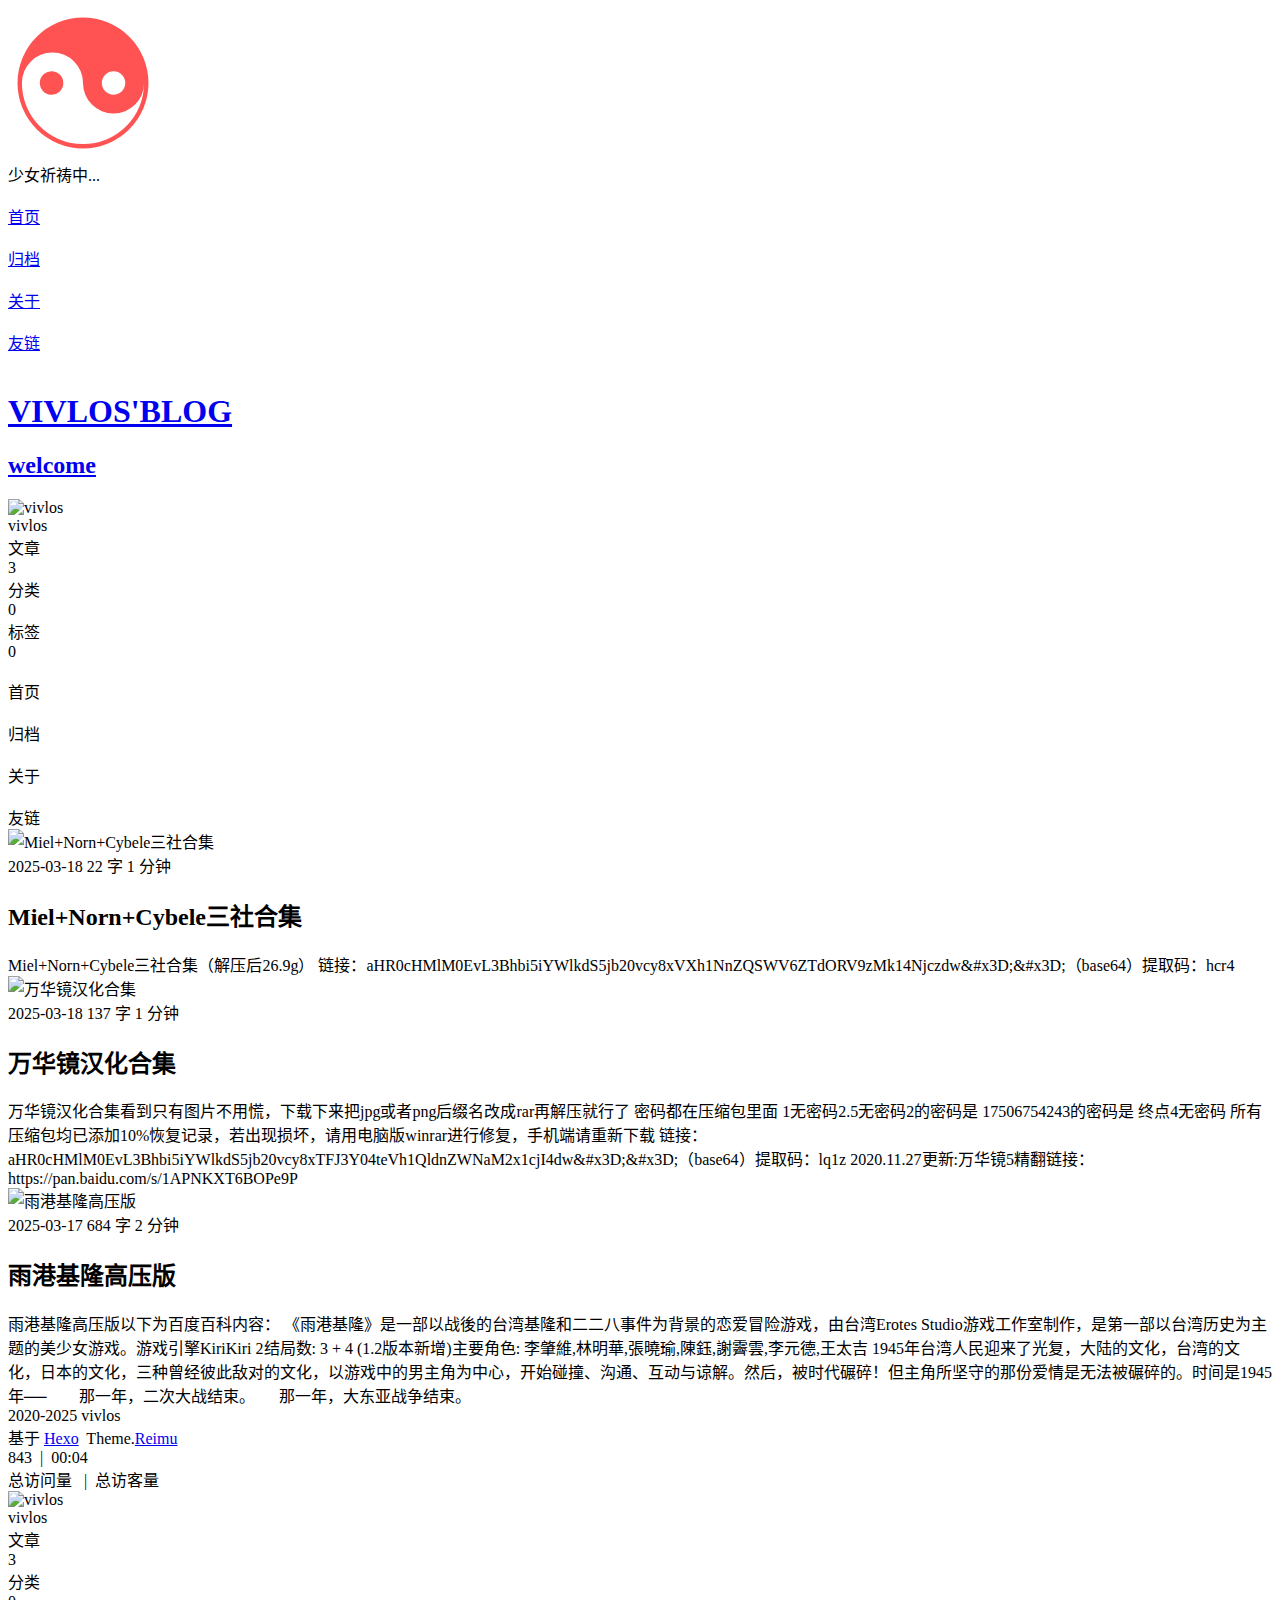
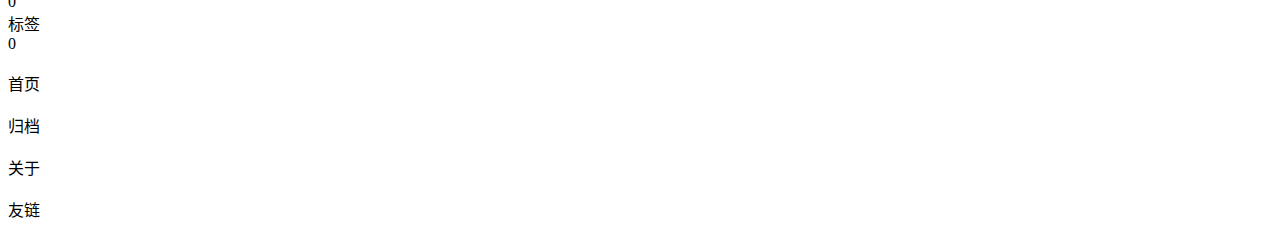
==== commit 3b24998e: "Site updated: 2025-03-18 11:54:05" ====
--- a/index.html
+++ b/index.html
@@ -14,11 +14,11 @@
 
   
 
-  <script>window.REIMU_CONFIG = {};window.REIMU_CONFIG.icon_font = '4552607_0khxww3tj3q9';window.REIMU_CONFIG.clipboard_tips = {"success":"复制成功(*^▽^*)","fail":"复制失败 (ﾟ⊿ﾟ)ﾂ","copyright":{"enable":false,"count":50,"content":"本文版权：本博客所有文章除特别声明外，均采用 BY-NC-SA 许可协议。转载请注明出处！"}};window.REIMU_CONFIG.code_block = {"expand":true};window.REIMU_CONFIG.base = 'http://example.com';</script>
+  <script>window.REIMU_CONFIG = {};window.REIMU_CONFIG.icon_font = '4552607_0khxww3tj3q9';window.REIMU_CONFIG.clipboard_tips = {"success":"复制成功(*^▽^*)","fail":"复制失败 (ﾟ⊿ﾟ)ﾂ","copyright":{"enable":false,"count":50,"content":"本文版权：本博客所有文章除特别声明外，均采用 BY-NC-SA 许可协议。转载请注明出处！"}};window.REIMU_CONFIG.code_block = {"expand":true};window.REIMU_CONFIG.base = 'https://github.com/skaaadiii';</script>
   
   <title>
     
-    Hexo
+    VIVLOS&#39;BLOG
   </title>
   <meta name="viewport" content="width=device-width, initial-scale=1, shrink-to-fit=no">
   <link rel="preconnect" href="https://fonts.gstatic.com/" crossorigin><link rel="preload" as="style" href="https://fonts.googleapis.com/css?family=Mulish:400,400italic,700,700italic%7CNoto%20Serif%20SC:400,400italic,700,700italic&display=swap"><link rel="stylesheet" href="https://fonts.googleapis.com/css?family=Mulish:400,400italic,700,700italic%7CNoto%20Serif%20SC:400,400italic,700,700italic&display=swap" media="print" onload="this.media&#x3D;&#39;all&#39;">
@@ -27,28 +27,28 @@
   
   
     
-<link rel="stylesheet" href="/css/loader.css">
+<link rel="stylesheet" href="/skaaadiii/css/loader.css">
 
   
   
     <meta property="og:type" content="website">
-<meta property="og:title" content="Hexo">
-<meta property="og:url" content="http://example.com/index.html">
-<meta property="og:site_name" content="Hexo">
+<meta property="og:title" content="VIVLOS&#39;BLOG">
+<meta property="og:url" content="https://github.com/skaaadiii/index.html">
+<meta property="og:site_name" content="VIVLOS&#39;BLOG">
 <meta property="og:locale" content="zh_CN">
-<meta property="og:image" content="http://example.com/images/banner.webp">
+<meta property="og:image" content="https://github.com/images/banner.webp">
 <meta property="article:author" content="vivlos">
 <meta name="twitter:card" content="summary">
-<meta name="twitter:image" content="http://example.com/images/banner.webp">
-  
-  
-    <link rel="alternate" href="/atom.xml" title="Hexo" type="application/atom+xml">
-  
-  
-    <link rel="shortcut icon" href="/images/favicon.ico">
-  
-  
-<link rel="stylesheet" href="/css/style.css">
+<meta name="twitter:image" content="https://github.com/images/banner.webp">
+  
+  
+    <link rel="alternate" href="/skaaadiii/atom.xml" title="VIVLOS'BLOG" type="application/atom+xml">
+  
+  
+    <link rel="shortcut icon" href="/skaaadiii/images/favicon.ico">
+  
+  
+<link rel="stylesheet" href="/skaaadiii/css/style.css">
 
   <link rel="preload" href="https://npm.webcache.cn/photoswipe@5.4.4/dist/photoswipe.css" as="style" onload="this.onload=null;this.rel='stylesheet'">
   
@@ -127,28 +127,28 @@
           <div class="main-nav-icon icon rotate">
             &#xe62b;
           </div>
-          <a class="main-nav-link" href="/">首页</a>
+          <a class="main-nav-link" href="/skaaadiii/">首页</a>
         </span>
       
         <span class="main-nav-link-wrap">
           <div class="main-nav-icon icon rotate">
             &#xe62b;
           </div>
-          <a class="main-nav-link" href="/archives">归档</a>
+          <a class="main-nav-link" href="/skaaadiii/archives">归档</a>
         </span>
       
         <span class="main-nav-link-wrap">
           <div class="main-nav-icon icon rotate">
             &#xe62b;
           </div>
-          <a class="main-nav-link" href="/about">关于</a>
+          <a class="main-nav-link" href="/skaaadiii/about">关于</a>
         </span>
       
         <span class="main-nav-link-wrap">
           <div class="main-nav-icon icon rotate">
             &#xe62b;
           </div>
-          <a class="main-nav-link" href="/friend">友链</a>
+          <a class="main-nav-link" href="/skaaadiii/friend">友链</a>
         </span>
       
     
@@ -156,7 +156,7 @@
   </nav>
   <nav id="sub-nav">
     
-      <a id="nav-rss-link" class="nav-icon" href="/atom.xml" title="RSS 订阅" target="_blank"></a>
+      <a id="nav-rss-link" class="nav-icon" href="/skaaadiii/atom.xml" title="RSS 订阅" target="_blank"></a>
     
     
     
@@ -170,7 +170,7 @@
         
       </picture>
       
-        <img fetchpriority="high" src="/images/banner.webp" alt="">
+        <img fetchpriority="high" src="/skaaadiii/images/banner.webp" alt="">
       
     
   
@@ -179,8 +179,8 @@
       
         
         
-          <a href="/" id="logo">
-            <h1 data-aos="slide-up">Hexo</h1>
+          <a href="/skaaadiii/" id="logo">
+            <h1 data-aos="slide-up">VIVLOS&#39;BLOG</h1>
           </a>
         
       
@@ -188,6 +188,8 @@
         
         <h2 id="subtitle-wrap" data-aos="slide-down">
           
+            <a href="/skaaadiii/" id="subtitle">welcome</a>
+          
         </h2>
       
     </div>
@@ -203,14 +205,14 @@
     <div class="sidebar-wrap" data-aos="fade-up">
       
         <div class="sidebar-author">
-  <img data-src="/avatar/avatar.webp" data-sizes="auto" alt="vivlos" class="lazyload">
+  <img data-src="/skaaadiii/avatar/avatar.webp" data-sizes="auto" alt="vivlos" class="lazyload">
   <div class="sidebar-author-name">vivlos</div>
   <div class="sidebar-description"></div>
 </div>
 <div class="sidebar-state">
   <div class="sidebar-state-article">
     <div>文章</div>
-    <div class="sidebar-state-number">2</div>
+    <div class="sidebar-state-number">3</div>
   </div>
   <div class="sidebar-state-category">
     <div>分类</div>
@@ -240,7 +242,7 @@
   
     
       <div class="sidebar-menu-link-wrap">
-        <a class="sidebar-menu-link-dummy" href="/" aria-label="首页"></a>
+        <a class="sidebar-menu-link-dummy" href="/skaaadiii/" aria-label="首页"></a>
         <div class="sidebar-menu-icon icon rotate">
           &#xe62b;
         </div>
@@ -248,7 +250,7 @@
       </div>
     
       <div class="sidebar-menu-link-wrap">
-        <a class="sidebar-menu-link-dummy" href="/archives" aria-label="归档"></a>
+        <a class="sidebar-menu-link-dummy" href="/skaaadiii/archives" aria-label="归档"></a>
         <div class="sidebar-menu-icon icon rotate">
           &#xe62b;
         </div>
@@ -256,7 +258,7 @@
       </div>
     
       <div class="sidebar-menu-link-wrap">
-        <a class="sidebar-menu-link-dummy" href="/about" aria-label="关于"></a>
+        <a class="sidebar-menu-link-dummy" href="/skaaadiii/about" aria-label="关于"></a>
         <div class="sidebar-menu-icon icon rotate">
           &#xe62b;
         </div>
@@ -264,7 +266,7 @@
       </div>
     
       <div class="sidebar-menu-link-wrap">
-        <a class="sidebar-menu-link-dummy" href="/friend" aria-label="友链"></a>
+        <a class="sidebar-menu-link-dummy" href="/skaaadiii/friend" aria-label="友链"></a>
         <div class="sidebar-menu-icon icon rotate">
           &#xe62b;
         </div>
@@ -293,14 +295,83 @@
       <div class="post-wrapper">
   <div class="post-wrap-left" data-aos="fade-up">
     
-      <a class="post-link" href="/2025/03/17/%E9%9B%A8%E6%B8%AF%E5%9F%BA%E9%9A%86%E9%AB%98%E5%8E%8B%E7%89%88/" aria-label="雨港基隆高压版"></a>
+      <a class="post-link" href="/skaaadiii/2025/03/18/Miel+Norn+Cybele%E6%B8%B8%E6%88%8F%E5%90%88%E9%9B%86/" aria-label="Miel+Norn+Cybele三社合集"></a>
     
     
     <div class="post-cover-left">
       
         
         
-          <img data-src="/images/banner.webp" data-sizes="auto" alt="雨港基隆高压版" class="lazyload">
+          <img data-src="/skaaadiii/images/banner.webp" data-sizes="auto" alt="Miel+Norn+Cybele三社合集" class="lazyload">
+        
+      
+    </div>
+    <div class="post-info">
+      <div class="post-meta">
+        <span><span class="icon-calendar"></span>2025-03-18</span>
+        <span><span class="icon-pencil"></span>22 字</span>
+        <span><span class="icon-clock"></span>1 分钟</span>
+      </div>
+      <h2 class="post-title">Miel+Norn+Cybele三社合集</h2>
+      <article class="post-article">
+        
+          Miel+Norn+Cybele三社合集（解压后26.9g）
+链接：aHR0cHMlM0EvL3Bhbi5iYWlkdS5jb20vcy8xVXh1NnZQSWV6ZTdORV9zMk14Njczdw&amp;#x3D;&amp;#x3D;（base64）提取码：hcr4
+
+        
+      </article>
+    </div>
+  </div>
+</div>
+      
+    
+      <div class="post-wrapper">
+  <div class="post-wrap-right" data-aos="fade-up">
+    
+      <a class="post-link" href="/skaaadiii/2025/03/18/%E4%B8%87%E5%8D%8E%E9%95%9C%E5%90%88%E9%9B%86%E4%B8%AD%E6%96%87%E7%89%88/" aria-label="万华镜汉化合集"></a>
+    
+    
+    <div class="post-cover-right">
+      
+        
+        
+          <img data-src="/skaaadiii/images/banner.webp" data-sizes="auto" alt="万华镜汉化合集" class="lazyload">
+        
+      
+    </div>
+    <div class="post-info">
+      <div class="post-meta">
+        <span><span class="icon-calendar"></span>2025-03-18</span>
+        <span><span class="icon-pencil"></span>137 字</span>
+        <span><span class="icon-clock"></span>1 分钟</span>
+      </div>
+      <h2 class="post-title">万华镜汉化合集</h2>
+      <article class="post-article">
+        
+          万华镜汉化合集看到只有图片不用慌，下载下来把jpg或者png后缀名改成rar再解压就行了
+密码都在压缩包里面
+1无密码2.5无密码2的密码是 17506754243的密码是 终点4无密码
+所有压缩包均已添加10%恢复记录，若出现损坏，请用电脑版winrar进行修复，手机端请重新下载
+链接：aHR0cHMlM0EvL3Bhbi5iYWlkdS5jb20vcy8xTFJ3Y04teVh1QldnZWNaM2x1cjI4dw&amp;#x3D;&amp;#x3D;（base64）提取码：lq1z
+2020.11.27更新:万华镜5精翻链接：https://pan.baidu.com/s/1APNKXT6BOPe9P
+        
+      </article>
+    </div>
+  </div>
+</div>
+      
+    
+      <div class="post-wrapper">
+  <div class="post-wrap-left" data-aos="fade-up">
+    
+      <a class="post-link" href="/skaaadiii/2025/03/17/%E9%9B%A8%E6%B8%AF%E5%9F%BA%E9%9A%86%E9%AB%98%E5%8E%8B%E7%89%88/" aria-label="雨港基隆高压版"></a>
+    
+    
+    <div class="post-cover-left">
+      
+        
+        
+          <img data-src="/skaaadiii/images/banner.webp" data-sizes="auto" alt="雨港基隆高压版" class="lazyload">
         
       
     </div>
@@ -323,41 +394,6 @@
 </div>
       
     
-      <div class="post-wrapper">
-  <div class="post-wrap-right" data-aos="fade-up">
-    
-      <a class="post-link" href="/2025/03/17/hello-world/" aria-label="Hello World"></a>
-    
-    
-    <div class="post-cover-right">
-      
-        
-        
-          <img data-src="/images/banner.webp" data-sizes="auto" alt="Hello World" class="lazyload">
-        
-      
-    </div>
-    <div class="post-info">
-      <div class="post-meta">
-        <span><span class="icon-calendar"></span>2025-03-17</span>
-        <span><span class="icon-pencil"></span>75 字</span>
-        <span><span class="icon-clock"></span>1 分钟</span>
-      </div>
-      <h2 class="post-title">Hello World</h2>
-      <article class="post-article">
-        
-          Welcome to Hexo! This is your very first post. Check documentation for more info. If you get any problems when using Hexo, you can find the answer in troubleshooting or you can ask me on GitHub.
-Quick StartCreate a new post1$ hexo new &amp;quot;My New Post&amp;quot;
-
-More info: Writing
-Run server1$ hexo ser
-        
-      </article>
-    </div>
-  </div>
-</div>
-      
-    
   
 
 
@@ -387,10 +423,10 @@
     
       <div>
         <span class="icon-brush"></span>
-        759
+        843
         &nbsp;|&nbsp;
         <span class="icon-coffee"></span>
-        00:03
+        00:04
       </div>
     
     
@@ -419,14 +455,14 @@
   <div class="sidebar-wrap">
     
       <div class="sidebar-author">
-  <img data-src="/avatar/avatar.webp" data-sizes="auto" alt="vivlos" class="lazyload">
+  <img data-src="/skaaadiii/avatar/avatar.webp" data-sizes="auto" alt="vivlos" class="lazyload">
   <div class="sidebar-author-name">vivlos</div>
   <div class="sidebar-description"></div>
 </div>
 <div class="sidebar-state">
   <div class="sidebar-state-article">
     <div>文章</div>
-    <div class="sidebar-state-number">2</div>
+    <div class="sidebar-state-number">3</div>
   </div>
   <div class="sidebar-state-category">
     <div>分类</div>
@@ -456,7 +492,7 @@
   
     
       <div class="sidebar-menu-link-wrap">
-        <a class="sidebar-menu-link-dummy" href="/" aria-label="首页"></a>
+        <a class="sidebar-menu-link-dummy" href="/skaaadiii/" aria-label="首页"></a>
         <div class="sidebar-menu-icon icon rotate">
           &#xe62b;
         </div>
@@ -464,7 +500,7 @@
       </div>
     
       <div class="sidebar-menu-link-wrap">
-        <a class="sidebar-menu-link-dummy" href="/archives" aria-label="归档"></a>
+        <a class="sidebar-menu-link-dummy" href="/skaaadiii/archives" aria-label="归档"></a>
         <div class="sidebar-menu-icon icon rotate">
           &#xe62b;
         </div>
@@ -472,7 +508,7 @@
       </div>
     
       <div class="sidebar-menu-link-wrap">
-        <a class="sidebar-menu-link-dummy" href="/about" aria-label="关于"></a>
+        <a class="sidebar-menu-link-dummy" href="/skaaadiii/about" aria-label="关于"></a>
         <div class="sidebar-menu-icon icon rotate">
           &#xe62b;
         </div>
@@ -480,7 +516,7 @@
       </div>
     
       <div class="sidebar-menu-link-wrap">
-        <a class="sidebar-menu-link-dummy" href="/friend" aria-label="友链"></a>
+        <a class="sidebar-menu-link-dummy" href="/skaaadiii/friend" aria-label="友链"></a>
         <div class="sidebar-menu-icon icon rotate">
           &#xe62b;
         </div>
@@ -505,12 +541,12 @@
 
 
 
-<script src="/js/script.js"></script>
-
-
-
-  
-<script src="/js/aos.js"></script>
+<script src="/skaaadiii/js/script.js"></script>
+
+
+
+  
+<script src="/skaaadiii/js/aos.js"></script>
 
   <script>
     var aosInit = () => {
@@ -530,7 +566,7 @@
 
 
 
-<script src="/js/pjax_script.js" data-pjax></script>
+<script src="/skaaadiii/js/pjax_script.js" data-pjax></script>
 
 
 
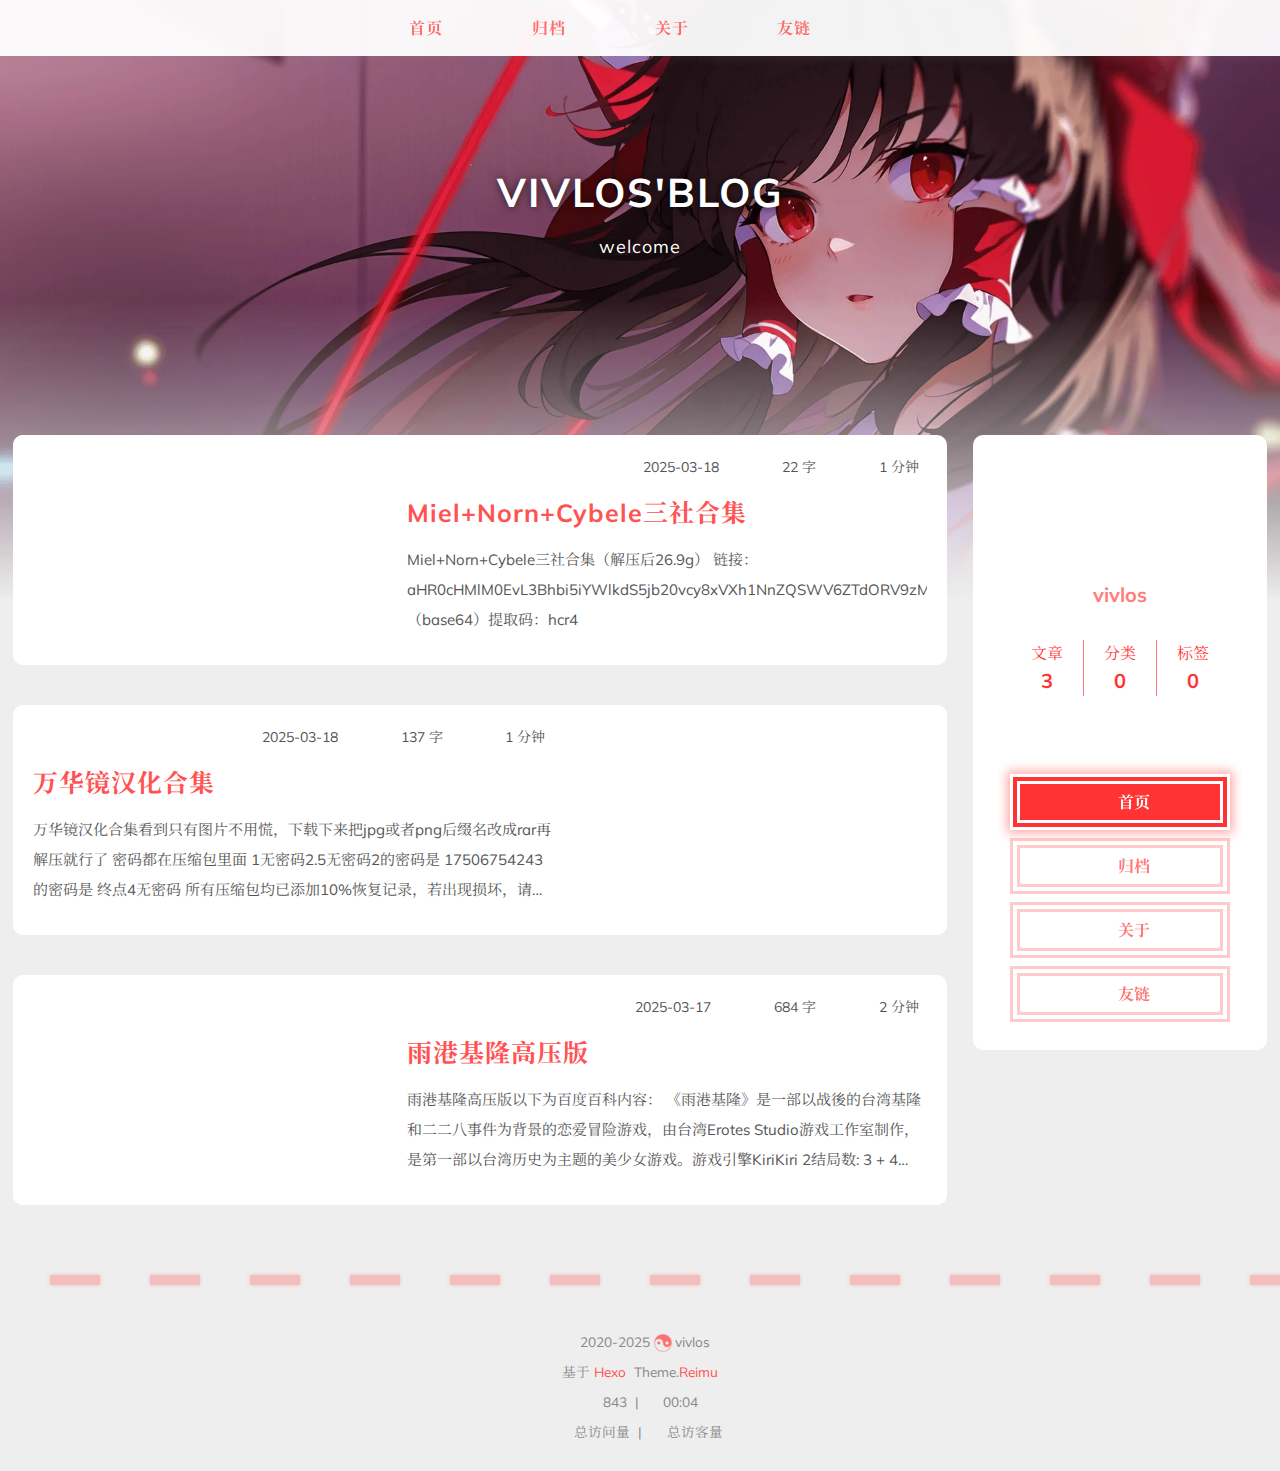
==== commit ef6ad561: "Site updated: 2025-03-18 14:08:01" ====
--- a/index.html
+++ b/index.html
@@ -14,7 +14,7 @@
 
   
 
-  <script>window.REIMU_CONFIG = {};window.REIMU_CONFIG.icon_font = '4552607_0khxww3tj3q9';window.REIMU_CONFIG.clipboard_tips = {"success":"复制成功(*^▽^*)","fail":"复制失败 (ﾟ⊿ﾟ)ﾂ","copyright":{"enable":false,"count":50,"content":"本文版权：本博客所有文章除特别声明外，均采用 BY-NC-SA 许可协议。转载请注明出处！"}};window.REIMU_CONFIG.code_block = {"expand":true};window.REIMU_CONFIG.base = 'https://github.com/skaaadiii';</script>
+  <script>window.REIMU_CONFIG = {};window.REIMU_CONFIG.icon_font = '4552607_0khxww3tj3q9';window.REIMU_CONFIG.clipboard_tips = {"success":"复制成功(*^▽^*)","fail":"复制失败 (ﾟ⊿ﾟ)ﾂ","copyright":{"enable":false,"count":50,"content":"本文版权：本博客所有文章除特别声明外，均采用 BY-NC-SA 许可协议。转载请注明出处！"}};window.REIMU_CONFIG.code_block = {"expand":true};window.REIMU_CONFIG.base = 'http://vivlos.icu';</script>
   
   <title>
     
@@ -27,28 +27,28 @@
   
   
     
-<link rel="stylesheet" href="/skaaadiii/css/loader.css">
+<link rel="stylesheet" href="/css/loader.css">
 
   
   
     <meta property="og:type" content="website">
 <meta property="og:title" content="VIVLOS&#39;BLOG">
-<meta property="og:url" content="https://github.com/skaaadiii/index.html">
+<meta property="og:url" content="http://vivlos.icu/index.html">
 <meta property="og:site_name" content="VIVLOS&#39;BLOG">
 <meta property="og:locale" content="zh_CN">
-<meta property="og:image" content="https://github.com/images/banner.webp">
+<meta property="og:image" content="http://vivlos.icu/images/banner.webp">
 <meta property="article:author" content="vivlos">
 <meta name="twitter:card" content="summary">
-<meta name="twitter:image" content="https://github.com/images/banner.webp">
-  
-  
-    <link rel="alternate" href="/skaaadiii/atom.xml" title="VIVLOS'BLOG" type="application/atom+xml">
-  
-  
-    <link rel="shortcut icon" href="/skaaadiii/images/favicon.ico">
-  
-  
-<link rel="stylesheet" href="/skaaadiii/css/style.css">
+<meta name="twitter:image" content="http://vivlos.icu/images/banner.webp">
+  
+  
+    <link rel="alternate" href="/atom.xml" title="VIVLOS'BLOG" type="application/atom+xml">
+  
+  
+    <link rel="shortcut icon" href="/images/favicon.ico">
+  
+  
+<link rel="stylesheet" href="/css/style.css">
 
   <link rel="preload" href="https://npm.webcache.cn/photoswipe@5.4.4/dist/photoswipe.css" as="style" onload="this.onload=null;this.rel='stylesheet'">
   
@@ -127,28 +127,28 @@
           <div class="main-nav-icon icon rotate">
             &#xe62b;
           </div>
-          <a class="main-nav-link" href="/skaaadiii/">首页</a>
+          <a class="main-nav-link" href="/">首页</a>
         </span>
       
         <span class="main-nav-link-wrap">
           <div class="main-nav-icon icon rotate">
             &#xe62b;
           </div>
-          <a class="main-nav-link" href="/skaaadiii/archives">归档</a>
+          <a class="main-nav-link" href="/archives">归档</a>
         </span>
       
         <span class="main-nav-link-wrap">
           <div class="main-nav-icon icon rotate">
             &#xe62b;
           </div>
-          <a class="main-nav-link" href="/skaaadiii/about">关于</a>
+          <a class="main-nav-link" href="/about">关于</a>
         </span>
       
         <span class="main-nav-link-wrap">
           <div class="main-nav-icon icon rotate">
             &#xe62b;
           </div>
-          <a class="main-nav-link" href="/skaaadiii/friend">友链</a>
+          <a class="main-nav-link" href="/friend">友链</a>
         </span>
       
     
@@ -156,7 +156,7 @@
   </nav>
   <nav id="sub-nav">
     
-      <a id="nav-rss-link" class="nav-icon" href="/skaaadiii/atom.xml" title="RSS 订阅" target="_blank"></a>
+      <a id="nav-rss-link" class="nav-icon" href="/atom.xml" title="RSS 订阅" target="_blank"></a>
     
     
     
@@ -170,7 +170,7 @@
         
       </picture>
       
-        <img fetchpriority="high" src="/skaaadiii/images/banner.webp" alt="">
+        <img fetchpriority="high" src="/images/banner.webp" alt="">
       
     
   
@@ -179,7 +179,7 @@
       
         
         
-          <a href="/skaaadiii/" id="logo">
+          <a href="/" id="logo">
             <h1 data-aos="slide-up">VIVLOS&#39;BLOG</h1>
           </a>
         
@@ -188,7 +188,7 @@
         
         <h2 id="subtitle-wrap" data-aos="slide-down">
           
-            <a href="/skaaadiii/" id="subtitle">welcome</a>
+            <a href="/" id="subtitle">welcome</a>
           
         </h2>
       
@@ -205,7 +205,7 @@
     <div class="sidebar-wrap" data-aos="fade-up">
       
         <div class="sidebar-author">
-  <img data-src="/skaaadiii/avatar/avatar.webp" data-sizes="auto" alt="vivlos" class="lazyload">
+  <img data-src="/avatar/avatar.webp" data-sizes="auto" alt="vivlos" class="lazyload">
   <div class="sidebar-author-name">vivlos</div>
   <div class="sidebar-description"></div>
 </div>
@@ -242,7 +242,7 @@
   
     
       <div class="sidebar-menu-link-wrap">
-        <a class="sidebar-menu-link-dummy" href="/skaaadiii/" aria-label="首页"></a>
+        <a class="sidebar-menu-link-dummy" href="/" aria-label="首页"></a>
         <div class="sidebar-menu-icon icon rotate">
           &#xe62b;
         </div>
@@ -250,7 +250,7 @@
       </div>
     
       <div class="sidebar-menu-link-wrap">
-        <a class="sidebar-menu-link-dummy" href="/skaaadiii/archives" aria-label="归档"></a>
+        <a class="sidebar-menu-link-dummy" href="/archives" aria-label="归档"></a>
         <div class="sidebar-menu-icon icon rotate">
           &#xe62b;
         </div>
@@ -258,7 +258,7 @@
       </div>
     
       <div class="sidebar-menu-link-wrap">
-        <a class="sidebar-menu-link-dummy" href="/skaaadiii/about" aria-label="关于"></a>
+        <a class="sidebar-menu-link-dummy" href="/about" aria-label="关于"></a>
         <div class="sidebar-menu-icon icon rotate">
           &#xe62b;
         </div>
@@ -266,7 +266,7 @@
       </div>
     
       <div class="sidebar-menu-link-wrap">
-        <a class="sidebar-menu-link-dummy" href="/skaaadiii/friend" aria-label="友链"></a>
+        <a class="sidebar-menu-link-dummy" href="/friend" aria-label="友链"></a>
         <div class="sidebar-menu-icon icon rotate">
           &#xe62b;
         </div>
@@ -295,14 +295,14 @@
       <div class="post-wrapper">
   <div class="post-wrap-left" data-aos="fade-up">
     
-      <a class="post-link" href="/skaaadiii/2025/03/18/Miel+Norn+Cybele%E6%B8%B8%E6%88%8F%E5%90%88%E9%9B%86/" aria-label="Miel+Norn+Cybele三社合集"></a>
+      <a class="post-link" href="/2025/03/18/Miel+Norn+Cybele%E6%B8%B8%E6%88%8F%E5%90%88%E9%9B%86/" aria-label="Miel+Norn+Cybele三社合集"></a>
     
     
     <div class="post-cover-left">
       
         
         
-          <img data-src="/skaaadiii/images/banner.webp" data-sizes="auto" alt="Miel+Norn+Cybele三社合集" class="lazyload">
+          <img data-src="/images/banner.webp" data-sizes="auto" alt="Miel+Norn+Cybele三社合集" class="lazyload">
         
       
     </div>
@@ -328,14 +328,14 @@
       <div class="post-wrapper">
   <div class="post-wrap-right" data-aos="fade-up">
     
-      <a class="post-link" href="/skaaadiii/2025/03/18/%E4%B8%87%E5%8D%8E%E9%95%9C%E5%90%88%E9%9B%86%E4%B8%AD%E6%96%87%E7%89%88/" aria-label="万华镜汉化合集"></a>
+      <a class="post-link" href="/2025/03/18/%E4%B8%87%E5%8D%8E%E9%95%9C%E5%90%88%E9%9B%86%E4%B8%AD%E6%96%87%E7%89%88/" aria-label="万华镜汉化合集"></a>
     
     
     <div class="post-cover-right">
       
         
         
-          <img data-src="/skaaadiii/images/banner.webp" data-sizes="auto" alt="万华镜汉化合集" class="lazyload">
+          <img data-src="/images/banner.webp" data-sizes="auto" alt="万华镜汉化合集" class="lazyload">
         
       
     </div>
@@ -364,14 +364,14 @@
       <div class="post-wrapper">
   <div class="post-wrap-left" data-aos="fade-up">
     
-      <a class="post-link" href="/skaaadiii/2025/03/17/%E9%9B%A8%E6%B8%AF%E5%9F%BA%E9%9A%86%E9%AB%98%E5%8E%8B%E7%89%88/" aria-label="雨港基隆高压版"></a>
+      <a class="post-link" href="/2025/03/17/%E9%9B%A8%E6%B8%AF%E5%9F%BA%E9%9A%86%E9%AB%98%E5%8E%8B%E7%89%88/" aria-label="雨港基隆高压版"></a>
     
     
     <div class="post-cover-left">
       
         
         
-          <img data-src="/skaaadiii/images/banner.webp" data-sizes="auto" alt="雨港基隆高压版" class="lazyload">
+          <img data-src="/images/banner.webp" data-sizes="auto" alt="雨港基隆高压版" class="lazyload">
         
       
     </div>
@@ -455,7 +455,7 @@
   <div class="sidebar-wrap">
     
       <div class="sidebar-author">
-  <img data-src="/skaaadiii/avatar/avatar.webp" data-sizes="auto" alt="vivlos" class="lazyload">
+  <img data-src="/avatar/avatar.webp" data-sizes="auto" alt="vivlos" class="lazyload">
   <div class="sidebar-author-name">vivlos</div>
   <div class="sidebar-description"></div>
 </div>
@@ -492,7 +492,7 @@
   
     
       <div class="sidebar-menu-link-wrap">
-        <a class="sidebar-menu-link-dummy" href="/skaaadiii/" aria-label="首页"></a>
+        <a class="sidebar-menu-link-dummy" href="/" aria-label="首页"></a>
         <div class="sidebar-menu-icon icon rotate">
           &#xe62b;
         </div>
@@ -500,7 +500,7 @@
       </div>
     
       <div class="sidebar-menu-link-wrap">
-        <a class="sidebar-menu-link-dummy" href="/skaaadiii/archives" aria-label="归档"></a>
+        <a class="sidebar-menu-link-dummy" href="/archives" aria-label="归档"></a>
         <div class="sidebar-menu-icon icon rotate">
           &#xe62b;
         </div>
@@ -508,7 +508,7 @@
       </div>
     
       <div class="sidebar-menu-link-wrap">
-        <a class="sidebar-menu-link-dummy" href="/skaaadiii/about" aria-label="关于"></a>
+        <a class="sidebar-menu-link-dummy" href="/about" aria-label="关于"></a>
         <div class="sidebar-menu-icon icon rotate">
           &#xe62b;
         </div>
@@ -516,7 +516,7 @@
       </div>
     
       <div class="sidebar-menu-link-wrap">
-        <a class="sidebar-menu-link-dummy" href="/skaaadiii/friend" aria-label="友链"></a>
+        <a class="sidebar-menu-link-dummy" href="/friend" aria-label="友链"></a>
         <div class="sidebar-menu-icon icon rotate">
           &#xe62b;
         </div>
@@ -541,12 +541,12 @@
 
 
 
-<script src="/skaaadiii/js/script.js"></script>
-
-
-
-  
-<script src="/skaaadiii/js/aos.js"></script>
+<script src="/js/script.js"></script>
+
+
+
+  
+<script src="/js/aos.js"></script>
 
   <script>
     var aosInit = () => {
@@ -566,7 +566,7 @@
 
 
 
-<script src="/skaaadiii/js/pjax_script.js" data-pjax></script>
+<script src="/js/pjax_script.js" data-pjax></script>
 
 
 
--- a/css/loader.css
+++ b/css/loader.css
@@ -0,0 +1,55 @@
+[data-theme="dark"] #loader .loading-bg {
+  background-color: rgba(37,37,37,0.9);
+}
+[data-theme="dark"] #loader .spinner-box .loading-word {
+  color: var(--red-1, #ff5252);
+}
+#loader .loading-bg {
+  position: fixed;
+  z-index: 1000;
+  width: 50%;
+  height: 100%;
+  background-color: rgba(255,255,255,0.9);
+  transition: 0.8s;
+}
+#loader .loading-right-bg {
+  right: 0;
+}
+#loader .spinner-box {
+  position: fixed;
+  z-index: 1001;
+  display: flex;
+  justify-content: center;
+  align-items: center;
+  width: 100%;
+  height: 100vh;
+  opacity: 1;
+  transition: 0.5s;
+}
+#loader .spinner-box .loading-taichi {
+  opacity: 0.8;
+  animation: rotate-all 2s linear infinite;
+}
+#loader .spinner-box .loading-word {
+  position: absolute;
+  color: var(--red-1, #ff5252);
+  top: calc(50% + 110px);
+  left: 50%;
+  transform: translate(-50%, -50%);
+  font: 700 1.2rem Mulish, 'Noto Serif SC', 'Noto Serif JP', -apple-system, 'PingFang SC', 'Microsoft YaHei', sans-serif;
+}
+#loader.loading .loading-left-bg {
+  transform: translate(-100%, 0);
+}
+#loader.loading .loading-right-bg {
+  transform: translate(100%, 0);
+}
+#loader.loading .spinner-box {
+  opacity: 0;
+  visibility: hidden;
+}
+@keyframes rotate-all {
+  100% {
+    transform: rotate(360deg);
+  }
+}
--- a/css/style.css
+++ b/css/style.css
@@ -0,0 +1,2769 @@
+:root {
+  --red-0: #f00;
+  --red-1: #ff5252;
+  --red-2: #ff7c7c;
+  --red-3: #ffafaf;
+  --red-4: #ffd0d0;
+  --red-5: #ffecec;
+  --red-5-5: #fff3f3;
+  --red-6: #fff7f7;
+  --grey-9: #888;
+  --grey-7: var(--color-default);
+  --color-archive-year: #000;
+  --color-default: #555;
+  --color-border: var(--red-3);
+  --color-link: var(--red-1);
+  --color-background: #eee;
+  --color-code-background: #f8f8f8;
+  --color-header-background: rgba(255,255,255,0.9);
+  --color-footer-background: #fff;
+  --color-mobile-nav-background: #fff;
+  --color-wrap: #fff;
+  --color-sticky: #fff;
+  --color-h2-border: #eee;
+  --color-meta-shadow: var(--red-6);
+  --color-hover-shadow: rgba(120,120,120,0.15);
+  --color-h2-after: var(--red-1);
+  --color-red-6-shadow: rgba(255,78,78,0.6);
+  --color-red-3-shadow: rgba(255,78,78,0.3);
+  --highlight-nav: #e6e6e6;
+  --highlight-scrollbar: #d6d6d6;
+  --highlight-background: #f7f7f7;
+  --highlight-current-line: #dadada;
+  --highlight-selection: #e9e9e9;
+  --highlight-foreground: #4d4d4d;
+  --highlight-comment: #7d7d7d;
+  --highlight-red: #c8362b;
+  --highlight-orange: #b66014;
+  --highlight-yellow: #cb911d;
+  --highlight-green: #2ea52e;
+  --highlight-aqua: #479d9d;
+  --highlight-blue: #1973b8;
+  --highlight-purple: #7135ac;
+  --cursor-default: url("../images/cursor/reimu-cursor-default.png"), auto;
+  --cursor-pointer: url("../images/cursor/reimu-cursor-pointer.png"), pointer;
+  --cursor-text: url("../images/cursor/reimu-cursor-text.png"), text;
+  --footer-icon: url("../images/taichi.png");
+  --sponsor-icon: url("../images/taichi.png");
+  --top-icon: url("../images/taichi.png");
+}
+[data-theme="dark"]:root {
+  --red-0: var(--red-1);
+  --red-4: rgba(255,208,208,0.5);
+  --red-5: rgba(255,228,228,0.15);
+  --red-5-5: rgba(255,236,236,0.05);
+  --red-6: rgba(255,243,243,0.2);
+  --color-archive-year: #999;
+  --color-default: #999;
+  --color-border: var(--red-5);
+  --color-background: #21252b;
+  --color-code-background: rgba(232,232,232,0.1);
+  --color-header-background: #222;
+  --color-footer-background: #21252b;
+  --color-mobile-nav-background: #21252b;
+  --color-wrap: #272b30;
+  --color-h2-border: #47474a;
+  --color-meta-shadow: rgba(0,0,0,0.2);
+  --color-hover-shadow: rgba(0,0,0,0.2);
+  --highlight-nav: #2e353f;
+  --highlight-scrollbar: #454d59;
+  --highlight-background: #22272e;
+  --highlight-current-line: #393939;
+  --highlight-selection: #515151;
+  --highlight-foreground: #ccc;
+  --highlight-comment: #999;
+  --highlight-red: #f47067;
+  --highlight-orange: #f69d50;
+  --highlight-yellow: #fc6;
+  --highlight-green: #9c9;
+  --highlight-aqua: #6cc;
+  --highlight-blue: #54b6ff;
+  --highlight-purple: #dcbdfb;
+}
+[data-theme="dark"]:root img {
+  filter: brightness(70%);
+}
+[data-theme="dark"]:root .pswp__img {
+  opacity: 1;
+  filter: none;
+  animation: none;
+}
+[data-theme="dark"]:root img.lazyloaded {
+  opacity: 1;
+  animation: blur-darken 0.8s ease-in-out forwards;
+}
+body [data-aos='fade-up'] {
+  transform: translate3d(0, 30px, 0);
+}
+body [data-aos='zoom-in'] {
+  transform: scale(0.8);
+}
+[data-aos^=fade],
+[data-aos^=zoom] {
+  transition-property: all !important;
+}
+@keyframes blur {
+  0% {
+    filter: blur(10px);
+  }
+  to {
+    filter: blur(0);
+  }
+}
+@keyframes blur-darken {
+  0% {
+    filter: blur(10px) brightness(70%);
+  }
+  to {
+    filter: blur(0) brightness(70%);
+  }
+}
+@keyframes rotate-all {
+  100% {
+    transform: rotate(360deg);
+  }
+}
+@keyframes transform-all {
+  100% {
+    transform: translateX(-100px);
+  }
+}
+.article-entry h1 {
+  font-size: 2em;
+}
+.article-entry h2 {
+  font-size: 1.5em;
+  position: relative;
+}
+.article-entry h2:before {
+  content: "";
+  position: absolute;
+  width: 100%;
+  border-bottom: 1px solid var(--color-h2-border);
+  bottom: -15px;
+  box-sizing: unset;
+  transition: 1s;
+}
+.article-entry h2:after {
+  content: "";
+  position: absolute;
+  background: var(--color-h2-after);
+  width: 1em;
+  height: 7px;
+  bottom: -18px;
+  left: 0;
+  border-radius: 10px;
+  box-shadow: 0 2px 12px var(--color-red-6-shadow);
+  transition: 0.3s;
+}
+.article-entry h2:hover:after {
+  width: 3em;
+}
+.article-entry h3 {
+  font-size: 1.3em;
+}
+.article-entry h4 {
+  font-size: 1.2em;
+}
+.article-entry h5 {
+  font-size: 1em;
+}
+.article-entry h6 {
+  font-size: 1em;
+  color: var(--grey-9);
+}
+.article-entry hr {
+  margin: 10px 0;
+  opacity: 0.3;
+  height: 4px;
+  background-image: linear-gradient(to right, var(--red-0) 50%, transparent 0%);
+  background-size: 50px 4px;
+  background-repeat: repeat-x;
+  border: none;
+  filter: drop-shadow(0px 0px 2px var(--red-1));
+  transition: opacity 0.3s;
+}
+.article-entry hr:hover {
+  opacity: 0.5;
+}
+.article-entry strong {
+  font-weight: bold;
+}
+.article-entry em,
+.article-entry cite {
+  font-style: italic;
+}
+.article-entry sup,
+.article-entry sub {
+  font-size: 0.75em;
+  line-height: 0;
+  position: relative;
+  vertical-align: baseline;
+}
+.article-entry sup {
+  top: -0.5em;
+}
+.article-entry sub {
+  bottom: -0.2em;
+}
+.article-entry small {
+  font-size: 0.85em;
+}
+.article-entry acronym,
+.article-entry abbr {
+  text-decoration: none;
+  border-bottom: 1px dotted;
+}
+.article-entry ul,
+.article-entry ol,
+.article-entry dl {
+  margin: 0 20px;
+  line-height: 1.8em;
+}
+.article-entry ul ul,
+.article-entry ol ul,
+.article-entry ul ol,
+.article-entry ol ol {
+  margin-top: 0;
+  margin-bottom: 0;
+}
+.article-entry ul {
+  list-style: disc;
+}
+.article-entry ol {
+  list-style: decimal;
+}
+.article-entry dt {
+  font-weight: bold;
+}
+@font-face {
+  font-family: "iconfont";
+  src: url("//at.alicdn.com/t/c/font_4552607_0khxww3tj3q9.woff2") format('woff2');
+  font-display: swap;
+}
+.tag-wrap .archives-tag-list-link:before {
+  font-family: "iconfont";
+  content: "\e622";
+}
+.category-wrap .archives-category-list-link:before {
+  font-family: "iconfont";
+  content: "\e604";
+}
+.article-date-link:before {
+  font-family: "iconfont";
+  content: "\e606";
+}
+.article-category-link:before {
+  font-family: "iconfont";
+  content: "\e604";
+}
+.article-tag-list-link:before {
+  font-family: "iconfont";
+  content: "\e622";
+}
+.article-comment-link:before {
+  font-family: "iconfont";
+  content: "\e608";
+}
+.icon-copyright:before {
+  font-family: "iconfont";
+  content: "\e60a";
+}
+.icon-brush:before {
+  font-family: "iconfont";
+  content: "\e618";
+}
+.icon-coffee:before {
+  font-family: "iconfont";
+  content: "\e607";
+}
+.icon-eye:before {
+  font-family: "iconfont";
+  content: "\e60f";
+}
+.icon-user:before {
+  font-family: "iconfont";
+  content: "\e628";
+}
+#main-nav-toggle:before {
+  font-family: "iconfont";
+  content: "\e62f";
+}
+#nav-rss-link:before {
+  font-family: "iconfont";
+  content: "\e61f";
+}
+#nav-search-btn:before {
+  font-family: "iconfont";
+  content: "\e631";
+}
+#nav-sun-btn:before {
+  font-family: "iconfont";
+  content: "\e621";
+}
+#nav-moon-btn:before {
+  font-family: "iconfont";
+  content: "\e617";
+}
+#nav-circle-half-stroke-btn:before {
+  font-family: "iconfont";
+  content: "\e641";
+}
+#nav-language-btn:before {
+  font-family: "iconfont";
+  content: "\e642";
+}
+.icon-copy:before {
+  font-family: "iconfont";
+  content: "\e60c";
+}
+.icon-chevron-down:before {
+  font-family: "iconfont";
+  content: "\e609";
+}
+.icon-check:before {
+  font-family: "iconfont";
+  content: "\e636";
+}
+.icon-times:before {
+  font-family: "iconfont";
+  content: "\e637";
+}
+.icon-calendar:before {
+  font-family: "iconfont";
+  content: "\e605";
+}
+.icon-pencil:before {
+  font-family: "iconfont";
+  content: "\e61b";
+}
+.icon-clock:before {
+  font-family: "iconfont";
+  content: "\e613";
+}
+.post-sticky:before {
+  font-family: "iconfont";
+  content: "\e627";
+}
+.reimu-popup .popup-btn-close:before {
+  font-family: "iconfont";
+  content: "\e626";
+}
+.reimu-search-input-icon:before {
+  font-family: "iconfont";
+  content: "\e631";
+}
+.ais-pagination--item__previous a:before {
+  font-family: "iconfont";
+  content: "\e601";
+}
+.ais-pagination--item__next a:before {
+  font-family: "iconfont";
+  content: "\e630";
+}
+.icon-github:before {
+  content: "\e619";
+}
+.icon-twitter:before {
+  content: "\e62a";
+}
+.icon-bilibili:before {
+  content: "\e603";
+}
+.sidebar-btn-wrapper .sidebar-toc-btn:before {
+  font-family: "iconfont";
+  content: "\e633";
+}
+.sidebar-btn-wrapper .sidebar-common-btn:before {
+  font-family: "iconfont";
+  content: "\e632";
+}
+.sidebar-top .arrow-up:before {
+  font-family: "iconfont";
+  content: "\e634";
+}
+.icon-link:before {
+  font-family: "iconfont";
+  content: "\e639";
+}
+.icon-globe:before {
+  font-family: "iconfont";
+  content: "\e638";
+}
+.icon-creative-commons:before {
+  font-family: "iconfont";
+  content: "\e63a";
+}
+.icon-taichi:before {
+  font-family: "iconfont";
+  content: "\e62b";
+}
+.icon-image:before {
+  font-family: "iconfont";
+  content: "\e63f";
+}
+.icon {
+  font-family: "iconfont";
+}
+html,
+body,
+div,
+span,
+applet,
+object,
+iframe,
+h1,
+h2,
+h3,
+h4,
+h5,
+h6,
+p,
+blockquote,
+pre,
+a,
+abbr,
+acronym,
+address,
+big,
+cite,
+code,
+del,
+dfn,
+em,
+img,
+ins,
+kbd,
+q,
+s,
+samp,
+small,
+strike,
+strong,
+sub,
+sup,
+tt,
+var,
+dl,
+dt,
+dd,
+ol,
+ul,
+li,
+fieldset,
+form,
+label,
+legend,
+table,
+caption,
+tbody,
+tfoot,
+thead,
+tr,
+th,
+td {
+  margin: 0;
+  padding: 0;
+  border: 0;
+  outline: 0;
+  font-weight: inherit;
+  font-style: inherit;
+  font-family: inherit;
+  font-size: 100%;
+  vertical-align: baseline;
+}
+body {
+  line-height: 1;
+  color: #000;
+  background: #fff;
+}
+ol,
+ul {
+  list-style: none;
+}
+table {
+  border-collapse: separate;
+  border-spacing: 0;
+  vertical-align: middle;
+}
+caption,
+th,
+td {
+  text-align: left;
+  font-weight: normal;
+  vertical-align: middle;
+}
+a img {
+  border: none;
+}
+h1,
+h2,
+h3,
+h4,
+h5,
+h6 {
+  font-family: 'Mulish','Noto Serif SC', '-apple-system','PingFang SC','Microsoft YaHei','sans-serif';
+  font-weight: 700;
+}
+input,
+button {
+  margin: 0;
+  padding: 0;
+}
+input::-moz-focus-inner,
+button::-moz-focus-inner {
+  border: 0;
+  padding: 0;
+}
+html,
+body,
+#container {
+  height: 100%;
+  scroll-behavior: smooth;
+  cursor: var(--cursor-default);
+}
+body {
+  width: 100%;
+  background: var(--color-background);
+  -webkit-text-size-adjust: 100%;
+  -webkit-font-smoothing: antialiased;
+  text-size-adjust: 100%;
+  font-family: 'Mulish','Noto Serif SC', '-apple-system','PingFang SC','Microsoft YaHei','sans-serif';
+  transition: background 1s;
+}
+body ::selection {
+  background: var(--red-1);
+  color: #fff;
+}
+a {
+  cursor: var(--cursor-pointer) !important;
+}
+.site-search input {
+  cursor: var(--cursor-text) !important;
+}
+#main span,
+#main p,
+#main code,
+#main kbd,
+#main input,
+#main textarea {
+  cursor: var(--cursor-text) !important;
+}
+#main nav span {
+  cursor: var(--cursor-default) !important;
+}
+#container {
+  position: relative;
+}
+.mobile-nav-on {
+  overflow: hidden !important;
+}
+#wrap {
+  position: absolute;
+  z-index: 1;
+  top: 0;
+  left: 0;
+  height: 100%;
+  width: 100%;
+  transition: 1s;
+  background: var(--color-background);
+}
+#main {
+  flex: 1;
+  padding: 0 10px;
+  max-width: 100%;
+  box-sizing: border-box;
+}
+@media screen and (max-width: 959px) {
+  #main {
+    min-width: 100%;
+  }
+}
+#content {
+  position: relative;
+  display: flex;
+  padding-top: 5px;
+  align-items: stretch;
+  max-width: 1350px;
+  margin: 0 auto;
+  overflow: visible;
+}
+@media screen and (min-width: 960px) {
+  .sidebar-left #main,
+  .sidebar-right #main {
+    padding: 0;
+    width: 73%;
+    margin: 0 1%;
+  }
+}
+#content.sidebar-right {
+  flex-direction: row-reverse;
+}
+#mask {
+  z-index: 1000;
+  position: fixed;
+  top: 0;
+  left: 0;
+  width: 100%;
+  height: 100%;
+  background: rgba(0,0,0,0.3);
+  backdrop-filter: blur(3px);
+  -webkit-backdrop-filter: blur(3px);
+  opacity: 1;
+  transition: 0.3s;
+}
+#mask.hide {
+  opacity: 0;
+  visibility: hidden;
+}
+#header {
+  min-height: 400px;
+  height: 35vh;
+  position: relative;
+}
+#header img {
+  position: absolute;
+  top: 0;
+  left: 0;
+  width: 100%;
+  height: 150%;
+  z-index: -2;
+  user-select: none;
+  display: block;
+  object-fit: cover;
+  transition: 0.3s;
+  -webkit-mask: linear-gradient(to top, transparent, #fff 50%);
+  mask: linear-gradient(to top, transparent, #fff 50%);
+}
+@media screen and (max-width: 959px) {
+  #header img {
+    height: 120%;
+  }
+}
+@media screen and (max-width: 767px) {
+  #header img {
+    height: 100%;
+  }
+}
+#header-outer {
+  height: 100%;
+  position: relative;
+  max-width: 100%;
+}
+[data-theme="dark"] #header-nav:hover {
+  background: var(--color-header-background);
+}
+#header-nav {
+  position: fixed;
+  top: 0;
+  left: 0;
+  right: 0;
+  display: flex;
+  justify-content: center;
+  background: var(--color-header-background);
+  box-shadow: 0 0 10px 3px var(--color-hover-shadow);
+  transition: background 1s, top 0.3s;
+  z-index: 200;
+}
+#header-nav:hover {
+  background: rgba(255,255,255,0.95);
+}
+#header-nav.header-nav-hidden {
+  top: -80px;
+}
+#header-title {
+  font-family: 'Mulish','Noto Serif SC', '-apple-system','PingFang SC','Microsoft YaHei','sans-serif';
+  font-weight: 700;
+  text-align: center;
+  position: absolute;
+  top: 50%;
+  margin: -20px 2.5% 0;
+  width: 95%;
+}
+#logo,
+#subtitle {
+  text-decoration: none;
+  color: #fff;
+}
+#logo {
+  font-size: 40px;
+  font-weight: 700;
+  letter-spacing: 2px;
+  display: inline-block;
+  transform: translateY(-20%);
+  text-shadow: 0 0 0.5rem rgba(0,0,0,0.7);
+}
+@media screen and (max-width: 959px) {
+  #logo {
+    font-size: 35px;
+  }
+}
+@media screen and (min-width: 480px) and (max-width: 767px) {
+  #logo {
+    font-size: 30px;
+  }
+}
+@media screen and (max-width: 479px) {
+  #logo {
+    font-size: 30px;
+  }
+}
+#subtitle {
+  font-size: 18px;
+  font-weight: 400;
+  letter-spacing: 1px;
+  text-shadow: 0 0 5px rgba(0,0,0,0.7);
+}
+@media screen and (max-width: 959px) {
+  #subtitle {
+    font-size: 15px;
+  }
+}
+@media screen and (min-width: 480px) and (max-width: 767px) {
+  #subtitle {
+    font-size: 14px;
+  }
+}
+@media screen and (max-width: 479px) {
+  #subtitle {
+    font-size: 13px;
+  }
+}
+#subtitle-wrap {
+  margin-top: 18px;
+}
+#main-nav {
+  display: flex;
+  align-items: center;
+}
+.nav-icon,
+.main-nav-link-wrap,
+.main-nav-link,
+.main-nav-icon {
+  color: var(--red-0);
+  opacity: 0.8;
+  text-decoration: none;
+  transition: 0.2s;
+  padding: 20px 15px;
+}
+.main-nav-link-wrap {
+  padding: 0 15px;
+  display: flex;
+  transition: 0.3s;
+}
+.main-nav-link-wrap:hover {
+  opacity: 1;
+}
+@media screen and (max-width: 959px) {
+  .main-nav-link-wrap {
+    padding: 0 10px;
+  }
+}
+@media screen and (max-width: 767px) {
+  .main-nav-link-wrap {
+    padding: 0 4px;
+  }
+}
+.nav-icon {
+  text-align: center;
+  font-size: 14px;
+  width: 14px;
+  height: 14px;
+  will-change: transform;
+}
+.nav-icon:hover {
+  opacity: 1;
+  transform: scale(1.1);
+}
+[data-theme="dark"] .main-nav-link,
+[data-theme="dark"] .nav-icon,
+[data-theme="dark"] .main-nav-link-wrap {
+  color: var(--red-2);
+}
+@media screen and (max-width: 767px) {
+  .main-nav-link-wrap {
+    display: none;
+  }
+}
+.main-nav-link-wrap:hover .main-nav-icon:before {
+  transform: rotate(90deg) scale(1.1);
+}
+.main-nav-link-wrap:hover .main-nav-icon {
+  transform: scale(1.1);
+}
+.main-nav-link-wrap:hover .main-nav-icon.rotate {
+  transform: rotate(90deg) scale(1.1);
+}
+.main-nav-link {
+  letter-spacing: 1px;
+  font-weight: 700;
+  opacity: 0.7;
+}
+.main-nav-icon {
+  cursor: var(--cursor-pointer);
+  padding: 15px 5px;
+  display: flex;
+  align-items: center;
+  font-size: 24px;
+  font-weight: 400;
+  transition: transform 0.3s;
+  will-change: transform;
+}
+.main-nav-icon.rotate {
+  transform: rotate(90deg);
+}
+.main-nav-icon:before {
+  font-size: 24px;
+  font-weight: 400;
+  transform: rotate(90deg);
+  transition: transform 0.3s;
+  will-change: transform;
+}
+#main-nav-toggle {
+  display: none;
+}
+@media screen and (max-width: 767px) {
+  #main-nav-toggle {
+    display: block;
+  }
+}
+#sub-nav,
+#i18n-nav {
+  display: flex;
+  align-items: center;
+}
+#nav-sun-btn:before,
+#nav-moon-btn:before,
+#nav-circle-half-stroke-btn:before {
+  font-weight: 700;
+}
+#i18n-nav {
+  margin-left: 8px;
+}
+.custom-dropdown {
+  position: relative;
+}
+.select-selected {
+  padding: 14px;
+  color: var(--red-2);
+  cursor: pointer;
+  font-size: 14px;
+  display: flex;
+  align-items: center;
+  justify-content: space-between;
+}
+.select-items {
+  position: absolute;
+  top: 100%;
+  left: 0;
+  right: 0;
+  border-radius: 5px;
+  background-color: var(--color-wrap);
+  margin-top: 5px;
+  display: none;
+  z-index: 1;
+  font-size: 14px;
+  overflow: hidden;
+  box-shadow: 0 0 10px 3px var(--color-hover-shadow);
+}
+.select-items li {
+  list-style: none;
+  padding: 10px;
+  cursor: pointer;
+  color: var(--red-2);
+  transition: 1s;
+}
+.select-items li:hover {
+  color: #fff;
+  background: var(--red-1);
+}
+.select-items.show {
+  display: block;
+}
+.select-items li.selected {
+  background: var(--red-1);
+  color: #fff;
+}
+.hr-line {
+  margin: 10px 35px;
+  opacity: 0.3;
+  height: 4px;
+  background-image: linear-gradient(to right, var(--red-0) 50%, transparent 0%);
+  background-size: 50px 4px;
+  background-repeat: repeat-x;
+  filter: drop-shadow(0px 0px 2px var(--red-1));
+  transition: opacity 0.3s;
+}
+.hr-line:hover {
+  opacity: 0.5;
+}
+.article-inner {
+  background: var(--color-wrap);
+  border-radius: 10px;
+  display: flow-root;
+  transition: 0.3s;
+}
+.article-meta {
+  display: flex;
+  flex-direction: column;
+  padding: 20px 35px 0;
+}
+.article-date-link,
+.article-category-link {
+  text-decoration: none;
+  text-transform: uppercase;
+  font-size: 14px;
+  color: var(--red-1);
+  background: var(--red-5);
+  border-radius: 10px;
+  padding: 10px 18px;
+  margin: 0 12px 1em 0;
+  box-shadow: 0 0 5px 2px var(--color-meta-shadow);
+  transition: 0.3s;
+}
+.article-date {
+  display: flex;
+}
+.article-date-link:before {
+  margin-right: 10px;
+}
+.article-category {
+  display: flex;
+  flex-wrap: wrap;
+}
+.article-category-link:before {
+  font-weight: 700;
+  margin-right: 10px;
+}
+.article-entry {
+  color: var(--color-default);
+  padding: 0 35px;
+}
+.article-entry:before,
+.article-entry:after {
+  content: "";
+  display: table;
+}
+.article-entry:after {
+  clear: both;
+}
+@media screen and (max-width: 767px) {
+  .article-entry {
+    padding: 0 20px;
+  }
+}
+.article-entry p,
+.article-entry table {
+  line-height: 1.8em;
+  margin: 1.2em 0;
+}
+.article-entry h1,
+.article-entry h2,
+.article-entry h3,
+.article-entry h4,
+.article-entry h5,
+.article-entry h6 {
+  font-weight: bold;
+  line-height: 1.2em;
+  margin: 1.2em 0 0.8em;
+}
+.article-entry h1:before,
+.article-entry h2:before,
+.article-entry h3:before,
+.article-entry h4:before,
+.article-entry h5:before,
+.article-entry h6:before {
+  font-family: "iconfont";
+  font-weight: normal;
+}
+.article-entry h1 a,
+.article-entry h2 a,
+.article-entry h3 a,
+.article-entry h4 a,
+.article-entry h5 a,
+.article-entry h6 a {
+  font-family: "iconfont";
+  opacity: 0.5;
+  margin-right: 5px;
+  transition: 0.3s;
+}
+.article-entry h1 a:hover,
+.article-entry h2 a:hover,
+.article-entry h3 a:hover,
+.article-entry h4 a:hover,
+.article-entry h5 a:hover,
+.article-entry h6 a:hover {
+  opacity: 0.8;
+  text-decoration: none !important;
+}
+.article-entry h2 {
+  margin-bottom: 40px;
+}
+.article-entry a {
+  color: var(--color-link);
+  text-decoration: none;
+  word-break: break-word;
+}
+.article-entry a:hover {
+  text-decoration: underline;
+}
+.article-entry ul,
+.article-entry ol,
+.article-entry dl {
+  margin-top: 1.2em;
+  margin-bottom: 1.2em;
+}
+.article-entry li:hover::marker {
+  transition: color 0.2s;
+  color: var(--red-1);
+}
+.article-entry img {
+  opacity: 0;
+  transition: 0.3s;
+}
+.article-entry img,
+.article-entry video {
+  max-width: 100%;
+  height: auto;
+  display: block;
+  margin: auto;
+}
+.article-entry img.lazyloaded {
+  opacity: 1;
+  animation: blur 0.8s ease-in-out forwards;
+}
+.article-entry iframe {
+  border: none;
+}
+.article-entry table {
+  width: 100%;
+  border-collapse: collapse;
+  border-spacing: 0;
+}
+.article-entry th {
+  font-weight: bold;
+  border-bottom: 3px solid var(--color-border);
+  padding-bottom: 0.5em;
+}
+.article-entry td {
+  border-bottom: 1px solid var(--color-border);
+  padding: 10px 0;
+}
+.article-entry blockquote {
+  background: var(--red-5-5);
+  border-left: 6px var(--red-4) solid;
+  margin: 1.2em 0;
+  border-radius: 10px;
+  transition: 0.3s;
+  padding: 1px 10px;
+  box-shadow: 0 0 5px 2px var(--color-meta-shadow);
+}
+.article-entry blockquote:hover {
+  box-shadow: 0 0 6px 4px var(--color-meta-shadow);
+}
+.article-entry blockquote footer {
+  font-size: 14px;
+  margin: 1.8em 0;
+}
+.article-entry blockquote footer cite:before {
+  content: "—";
+  padding: 0 0.5em;
+}
+.article-entry details {
+  padding: 18px 12px;
+  border-radius: 10px;
+  background-color: var(--red-5-5);
+  box-shadow: 0 0 5px 2px var(--color-meta-shadow);
+  transition: 0.3s;
+}
+.article-entry details:hover {
+  box-shadow: 0 0 6px 4px var(--color-meta-shadow);
+}
+.article-entry summary {
+  font-size: 1.1em;
+  font-weight: bold;
+  cursor: pointer;
+  padding: 8px;
+  border: none;
+  border-radius: 10px;
+  transition: 0.3s;
+}
+.article-entry summary:hover {
+  background-color: var(--red-5);
+}
+.article-entry details[open] summary {
+  background-color: var(--red-5);
+}
+.article-entry details[open] summary:hover {
+  background-color: var(--red-5);
+}
+.article-entry details p {
+  margin: 20px 0 0;
+  padding: 10px;
+  background-color: var(--color-footer-background);
+  border-radius: 10px;
+  transition: 0.3s;
+}
+.article-entry .pullquote {
+  text-align: left;
+  width: 45%;
+  margin: 0;
+}
+.article-entry .pullquote.left {
+  margin-left: 0.5em;
+  margin-right: 1em;
+}
+.article-entry .pullquote.right {
+  margin-right: 0.5em;
+  margin-left: 1em;
+}
+.article-entry .caption {
+  color: var(--grey-9);
+  display: block;
+  font-size: 0.9em;
+  margin-top: 0.5em;
+  position: relative;
+  text-align: center;
+}
+.article-entry .video-container {
+  position: relative;
+  padding-top: 56.25%;
+  height: 0;
+  overflow: hidden;
+}
+.article-entry .video-container iframe,
+.article-entry .video-container object,
+.article-entry .video-container embed {
+  position: absolute;
+  top: 0;
+  left: 0;
+  width: 100%;
+  height: 100%;
+  margin-top: 0;
+}
+.article-more-link a {
+  display: inline-block;
+  line-height: 1em;
+  padding: 10px 18px;
+  border-radius: 10px;
+  background: var(--red-5);
+  color: var(--red-1);
+  text-decoration: none;
+  box-shadow: 0 0 5px 2px var(--color-meta-shadow);
+  transition: 0.3s;
+}
+.article-more-link a:hover {
+  background: var(--color-link);
+  color: #fff;
+  text-decoration: none;
+}
+.article-footer {
+  font-size: 14px;
+  margin: 0 35px 20px;
+}
+.article-footer:before,
+.article-footer:after {
+  content: "";
+  display: table;
+}
+.article-footer:after {
+  clear: both;
+}
+@media screen and (max-width: 767px) {
+  .article-footer {
+    margin: 0 20px 20px;
+  }
+}
+.article-footer:hover:before {
+  opacity: 0.5;
+}
+.article-footer:before {
+  content: "";
+  display: block;
+  margin-top: 10px;
+  opacity: 0.3;
+  height: 4px;
+  background-image: linear-gradient(to right, var(--red-0) 50%, transparent 0%);
+  background-size: 50px 4px;
+  background-repeat: repeat-x;
+  filter: drop-shadow(0px 0px 2px var(--red-1));
+  transition: 0.3s;
+}
+.article-footer a {
+  text-decoration: none;
+}
+.article-tag-list-link,
+.article-comment-link,
+.article-visitor-link {
+  color: var(--red-1);
+  margin-top: 20px;
+}
+.article-tag-list-item {
+  float: left;
+  text-decoration: none;
+  text-transform: uppercase;
+  background: var(--red-5);
+  border-radius: 10px;
+  padding: 8px 15px;
+  margin-top: 20px;
+  margin-right: 10px;
+  box-shadow: 0 0 5px 2px var(--color-meta-shadow);
+}
+.article-tag-list-link:before {
+  margin-right: 10px;
+}
+.article-comment-link {
+  float: right;
+  background: var(--red-5);
+  margin-left: 20px;
+  border-radius: 10px;
+  padding: 8px 15px;
+}
+.article-comment-link:before {
+  margin-right: 10px;
+}
+.article-visitor-link {
+  float: right;
+  font-size: 14px;
+  background: var(--red-5);
+  border-radius: 10px;
+  padding: 8px 15px;
+}
+#article-nav {
+  margin-top: 10px;
+  display: flex;
+  flex-direction: column;
+  border-radius: 10px;
+  overflow: hidden;
+}
+@media screen and (min-width: 768px) {
+  #article-nav {
+    flex-direction: row;
+  }
+}
+.article-nav-link-wrap {
+  color: #fff;
+  position: relative;
+  flex: 1;
+  display: flex;
+  flex-direction: column;
+  justify-content: center;
+  padding-left: 20px;
+  opacity: 0.9;
+  transition: opacity 0.3s;
+  height: 150px;
+  min-height: 150px;
+  flex-shrink: 0;
+}
+.article-nav-link-wrap a,
+.article-nav-link-wrap img {
+  position: absolute;
+  top: 0;
+  left: 0;
+  width: 100%;
+  height: 100%;
+  filter: brightness(70%);
+}
+.article-nav-link-wrap img {
+  display: block;
+  opacity: 0;
+  object-fit: cover;
+  z-index: -1;
+}
+.article-nav-link-wrap img.lazyloaded {
+  opacity: 1;
+}
+.article-nav-link-wrap:hover {
+  opacity: 1;
+}
+.article-nav-link-right {
+  align-items: flex-end;
+  padding-right: 20px;
+}
+.article-nav-caption {
+  text-transform: uppercase;
+  letter-spacing: 2px;
+  font-weight: bold;
+}
+.article-nav-title {
+  font-size: 1.2em;
+  line-height: 1.8em;
+  margin-top: 0.8em;
+  text-shadow: 0 0.2rem 0.3rem rgba(0,0,0,0.5);
+}
+.article-gallery {
+  background: #000;
+  position: relative;
+}
+.article-gallery-photos {
+  position: relative;
+  overflow: hidden;
+}
+.article-gallery-img {
+  display: none;
+  max-width: 100%;
+}
+.article-gallery-img:first-child {
+  display: block;
+}
+.article-gallery-img.loaded {
+  position: absolute;
+  display: block;
+}
+.article-gallery-img img {
+  display: block;
+  max-width: 100%;
+  margin: 0 auto;
+}
+.post-link {
+  position: absolute;
+  top: 0;
+  left: 0;
+  width: 100%;
+  height: 100%;
+}
+.post-wrap-left,
+.post-wrap-right {
+  width: 100%;
+  height: 230px;
+  margin-bottom: 40px;
+  position: relative;
+  border-radius: 10px;
+  background: var(--color-wrap);
+  display: flex;
+  transition: 0.3s;
+}
+[data-theme="dark"] .post-wrap-left,
+[data-theme="dark"] .post-wrap-right {
+  box-shadow: 0 0 10px 3px var(--color-hover-shadow);
+}
+.post-wrapper {
+  border-radius: 10px;
+  transition: 0.3s;
+}
+.post-wrapper .aos-animate {
+  transition-property: initial !important;
+}
+@media screen and (min-width: 768px) {
+  .post-wrapper .aos-animate:hover {
+    box-shadow: 0 0 10px 3px var(--color-hover-shadow);
+  }
+}
+.post-wrapper img {
+  will-change: transform;
+}
+@media screen and (min-width: 768px) {
+  .post-wrapper:hover {
+    transform: scale(1.01);
+  }
+  .post-wrapper:hover img {
+    transform: scale(1.05);
+  }
+}
+.post-wrap-right {
+  flex-direction: row-reverse;
+}
+@media screen and (max-width: 767px) {
+  .post-wrap-left,
+  .post-wrap-right {
+    flex-direction: column;
+    height: 400px;
+  }
+}
+.post-info {
+  height: 100%;
+  width: 100%;
+  padding: 20px;
+  overflow: hidden;
+  box-sizing: border-box;
+}
+.post-meta {
+  display: flex;
+  justify-content: flex-end;
+  margin: 5px 0;
+}
+.post-meta span {
+  font-size: 14px;
+  color: var(--grey-7);
+  margin: 0 8px;
+  white-space: nowrap;
+  text-overflow: ellipsis;
+  overflow: hidden;
+}
+.post-meta span:before {
+  margin: 0 10px;
+}
+@media screen and (max-width: 767px) {
+  .post-meta span:before {
+    margin: 0;
+  }
+}
+.post-article {
+  display: -webkit-box;
+  -webkit-box-orient: vertical;
+  -webkit-line-clamp: 3;
+  line-clamp: 3;
+  overflow: hidden;
+  line-height: 30px;
+  font-size: 15px;
+  color: var(--grey-7);
+}
+.post-article a {
+  color: var(--color-link);
+}
+.post-cover-left,
+.post-cover-right {
+  width: 40%;
+  position: relative;
+  overflow: hidden;
+  min-height: 95px;
+  background-color: var(--color-wrap);
+  flex-shrink: 0;
+  pointer-events: none;
+}
+@media screen and (max-width: 767px) {
+  .post-cover-left,
+  .post-cover-right {
+    width: 100%;
+    height: 45%;
+  }
+}
+.post-cover-left img,
+.post-cover-right img {
+  display: block;
+  opacity: 0;
+  transition: 0.2s;
+  position: absolute;
+  left: 0;
+  top: 0;
+  object-fit: cover;
+  width: 100%;
+  height: 100%;
+}
+.post-cover-left img.lazyloaded,
+.post-cover-right img.lazyloaded {
+  opacity: 1;
+  animation: blur 0.8s forwards;
+}
+@media screen and (min-width: 768px) {
+  .post-cover-left {
+    border-radius: 10px 0 0 10px;
+    -webkit-clip-path: polygon(0 0, 92% 0%, 100% 100%, 0% 100%);
+    clip-path: polygon(0 0, 92% 0%, 100% 100%, 0% 100%);
+  }
+}
+@media screen and (max-width: 767px) {
+  .post-cover-left {
+    border-radius: 10px 10px 0 0;
+  }
+}
+@media screen and (min-width: 768px) {
+  .post-cover-right {
+    border-radius: 0 10px 10px 0;
+    -webkit-clip-path: polygon(0 0, 100% 0%, 100% 100%, 8% 100%);
+    clip-path: polygon(0 0, 100% 0%, 100% 100%, 8% 100%);
+  }
+}
+@media screen and (max-width: 767px) {
+  .post-cover-right {
+    border-radius: 10px 10px 0 0;
+  }
+}
+.post-title {
+  padding: 20px 0;
+  color: var(--color-link);
+  font-size: 25px;
+  letter-spacing: 1px;
+  white-space: nowrap;
+  overflow: hidden;
+  text-overflow: ellipsis;
+}
+.post-sticky {
+  position: absolute;
+  display: flex;
+  justify-content: center;
+  align-items: center;
+  top: 0;
+  left: 0;
+  width: 70px;
+  height: 35px;
+  background: var(--color-sticky);
+  color: var(--red-1);
+  font-weight: bold;
+  font-size: 15px;
+  z-index: 1;
+  transition: 0.3s;
+  border-top-left-radius: 10px;
+  border-bottom-right-radius: 10px;
+}
+.post-sticky:before {
+  margin-right: 5px;
+}
+#comments {
+  background: var(--color-wrap);
+  padding: 20px;
+  border-radius: 10px;
+  margin: 10px 0;
+}
+#comments a {
+  color: var(--color-link);
+}
+.gscomment {
+  width: auto;
+}
+.gtcomment {
+  color: var(--color-default);
+}
+.wl-emoji-popup {
+  max-width: calc(100vw - 90px) !important;
+}
+.wl-count {
+  color: var(--color-default);
+}
+.wl-header input {
+  font-size: revert !important;
+}
+.archives-outer-wrap {
+  background: var(--color-wrap);
+  border-radius: 10px;
+  padding: 15px 0;
+}
+.archives-wrap {
+  padding: 20px 50px;
+}
+.archive-year-wrap {
+  margin-bottom: 2em;
+  position: relative;
+}
+.archive-year-wrap:before {
+  content: "";
+  width: 100%;
+  border-bottom: 1px solid var(--color-h2-border);
+  position: absolute;
+  bottom: -15px;
+  transition: 1s;
+}
+.archive-year-wrap:after {
+  content: "";
+  position: absolute;
+  background: var(--color-h2-after);
+  width: 1em;
+  height: 7px;
+  bottom: -18px;
+  left: 0;
+  border-radius: 10px;
+  box-shadow: 0 2px 12px var(--color-red-6-shadow);
+  transition: 0.3s;
+}
+.archive-year-wrap:hover:after {
+  width: 3em;
+}
+.archive-year {
+  text-decoration: none;
+  color: var(--color-archive-year);
+  margin-bottom: 15px;
+  font-weight: bold;
+  font-size: 25px;
+}
+.archive-article {
+  padding: 15px 0 15px 25px;
+  display: flex;
+  align-items: center;
+}
+.archive-article:before {
+  content: "";
+  display: inline-block;
+  vertical-align: middle;
+  width: 6px;
+  height: 15px;
+  background: var(--color-h2-after);
+  margin: -2px 11px 0 -25px;
+  box-shadow: 0 2px 12px var(--color-red-6-shadow);
+  opacity: 0.5;
+  transition: 0.2s;
+  flex-shrink: 0;
+}
+.archive-article:hover:before {
+  width: 6px;
+  height: 6px;
+  border-radius: 50%;
+  opacity: 1;
+}
+.archive-article:hover .archive-article-title {
+  opacity: 1;
+}
+.archive-article-date-wrap {
+  flex-shrink: 0;
+}
+.archive-article-date-wrap a {
+  text-decoration: none;
+}
+.dt-published {
+  color: var(--grey-9);
+  margin-left: 5px;
+}
+.archive-article-title {
+  display: inline-block;
+  text-decoration: none;
+  font-weight: bold;
+  color: var(--red-0);
+  transition: 0.3s;
+  opacity: 0.7;
+  margin-left: 15px;
+}
+#page-nav {
+  margin: 50px auto;
+  background: var(--color-wrap);
+  border-radius: 10px;
+  text-align: center;
+  color: var(--grey-9);
+  overflow: hidden;
+  transition: 1s;
+}
+#page-nav:hover {
+  box-shadow: 0 0 10px 2px var(--color-hover-shadow);
+}
+#page-nav a,
+#page-nav span {
+  padding: 10px 15px;
+}
+#page-nav a {
+  color: var(--grey-9);
+  text-decoration: none;
+  transition: 0.2s;
+}
+#page-nav a:hover {
+  background: var(--red-2);
+  box-shadow: 0 0 10px var(--color-red-6-shadow);
+  color: #fff;
+}
+#page-nav .prev {
+  float: left;
+  padding: 15px;
+}
+#page-nav .next {
+  float: right;
+  padding: 15px;
+}
+#page-nav .page-number {
+  display: inline-block;
+  border-radius: 10px;
+  margin: 5px;
+}
+@media screen and (max-width: 479px) {
+  #page-nav .page-number {
+    display: none;
+  }
+}
+#page-nav .current {
+  background: var(--red-1);
+  color: #fff;
+  font-weight: bold;
+  box-shadow: 0 0 10px var(--color-red-6-shadow);
+}
+@media screen and (max-width: 479px) {
+  #page-nav .current {
+    display: inline-block;
+  }
+}
+#page-nav .space {
+  display: inline-block;
+  margin: 5px;
+  color: var(--color-border);
+}
+@media screen and (max-width: 479px) {
+  #page-nav .space {
+    display: none;
+  }
+}
+.tag-wrap,
+.category-wrap {
+  display: flex;
+  flex-wrap: wrap;
+  padding: 10px 50px;
+}
+.tag-wrap a,
+.category-wrap a {
+  text-decoration: none;
+}
+.archives-tag-list-item,
+.archives-category-list-item {
+  display: flex;
+  text-transform: uppercase;
+  background: var(--red-5);
+  border-radius: 10px;
+  padding: 8px 15px;
+  margin: 5px;
+  box-shadow: 0 0 5px 2px var(--color-meta-shadow);
+}
+.archives-tag-list-link,
+.archives-category-list-link {
+  color: var(--red-1);
+  font-size: 12px;
+}
+.archives-tag-list-link:before,
+.archives-category-list-link:before {
+  margin-right: 10px;
+}
+.archives-category-list-item {
+  background: var(--red-5-5);
+  padding: 10px 20px;
+}
+.archives-category-list-link {
+  font-size: 14px;
+}
+.archives-category-list-link:before {
+  font-weight: 700;
+}
+#footer {
+  background-color: linear-gradient(to top, var(--color-footer-background) 50%, transparent);
+  padding: 40px 0 20px;
+  color: var(--grey-9);
+  transition: 1s;
+}
+#footer:hover .footer-line {
+  opacity: 0.5;
+}
+#footer a {
+  color: var(--color-link);
+  text-decoration: none;
+}
+#footer a:hover {
+  text-decoration: underline;
+}
+#footer .footer-beian a {
+  color: var(--grey-9);
+}
+.footer-line {
+  margin: 20px 0 40px;
+  opacity: 0.3;
+  width: 200%;
+  height: 10px;
+  background: linear-gradient(to left, var(--red-1) 50%, transparent 0%) repeat-x 0 0/100px 10px;
+  transition: opacity 0.3s;
+  animation: transform-all 3s linear infinite;
+  filter: drop-shadow(0px 0px 2px var(--red-1));
+}
+#footer-info {
+  line-height: 1.8em;
+  font-size: 0.85em;
+}
+#footer-info div {
+  margin: 5px 0;
+  display: flex;
+  justify-content: center;
+}
+.icon-brush,
+.icon-coffee,
+.icon-eye,
+.icon-user {
+  margin: 0 5px;
+}
+.footer-info-sep {
+  width: 25px;
+  opacity: 0.8;
+}
+.footer-info-sep.rotate {
+  animation: rotate-all 3s linear infinite;
+}
+@supports (-webkit-mask: var(--footer-icon) no-repeat center/80%) {
+  .footer-info-sep {
+    background-color: var(--red-1);
+    -webkit-mask: var(--footer-icon) no-repeat center/80%;
+  }
+}
+@supports (mask: var(--footer-icon) no-repeat center/80%) {
+  .footer-info-sep {
+    background-color: var(--red-1);
+    mask: var(--footer-icon) no-repeat center/80%;
+  }
+}
+@supports not ((mask: var(--footer-icon) no-repeat center/80%) and (-webkit-mask: var(--footer-icon) no-repeat center/80%)) {
+  .footer-info-sep {
+    background: var(--footer-icon) no-repeat center/80%;
+  }
+}
+@media screen and (min-width: 960px) {
+  #mobile-nav {
+    display: none;
+  }
+}
+@media screen and (max-width: 959px) {
+  #mobile-nav {
+    position: fixed;
+    top: 0;
+    left: -280px;
+    width: 280px;
+    height: 100%;
+    background: var(--color-mobile-nav-background);
+    z-index: 1001;
+    transition: 0.3s;
+  }
+  .mobile-nav-on #mobile-nav {
+    left: 0;
+  }
+}
+#mobile-nav .sidebar-wrap {
+  background: var(--color-mobile-nav-background);
+}
+.article-entry pre,
+.article-entry .highlight {
+  background: var(--highlight-background);
+  padding: 0 20px 15px;
+  border-radius: 10px;
+  color: var(--highlight-foreground);
+  line-height: 25.2px;
+}
+.article-entry .highlight .gutter pre,
+.article-entry .gist .gist-file .gist-data .line-numbers {
+  color: #666;
+  font-size: 0.85em;
+}
+.article-entry .mermaid {
+  background: transparent;
+}
+.article-entry figure {
+  display: block;
+  margin-block-start: 1.2em;
+  margin-block-end: 1.2em;
+  margin-inline-start: 0;
+  margin-inline-end: 0;
+  transition: 0.3s;
+  box-shadow: 0 0 10px 2px var(--color-hover-shadow);
+}
+.article-entry figure:hover {
+  box-shadow: 0 0 10px 4px var(--color-hover-shadow);
+}
+.article-entry figure ::-webkit-scrollbar {
+  width: 10px;
+  height: 10px;
+  background-color: transparent;
+}
+.article-entry figure ::-webkit-scrollbar-track {
+  border-radius: 10px;
+  background-color: transparent;
+}
+.article-entry figure ::-webkit-scrollbar-thumb {
+  border-radius: 10px;
+  background-color: var(--highlight-scrollbar);
+}
+.article-entry pre,
+.article-entry code,
+.article-entry kbd {
+  font-family: 'Menlo','Monaco','Consolas','monospace';
+  font-size: 95%;
+  transition: 0.3s;
+  word-break: break-word;
+}
+.article-entry code,
+.article-entry kbd {
+  background: var(--color-code-background);
+  padding: 1px 5px;
+  border-radius: 5px;
+  color: var(--color-link);
+}
+.article-entry pre {
+  border-radius: 0;
+}
+.article-entry pre code {
+  background: none;
+  text-shadow: none;
+  color: var(--highlight-foreground);
+  padding: 0;
+}
+.article-entry .highlight {
+  overflow: hidden;
+  interpolate-size: allow-keywords;
+}
+.article-entry .highlight.code-closed pre {
+  height: 0;
+  opacity: 0;
+  overflow: hidden;
+}
+.article-entry .highlight pre {
+  border: none;
+  margin: 0;
+  padding: 0;
+  border-radius: 0;
+}
+.article-entry .highlight table {
+  margin: 0;
+  table-layout: fixed;
+}
+.article-entry .highlight td {
+  border: none;
+  padding: 0;
+}
+.article-entry .highlight figcaption {
+  font-size: 0.85em;
+  color: var(--highlight-comment);
+  line-height: 1em;
+  margin-bottom: 1em;
+}
+.article-entry .highlight figcaption:before,
+.article-entry .highlight figcaption:after {
+  content: "";
+  display: table;
+}
+.article-entry .highlight figcaption:after {
+  clear: both;
+}
+.article-entry .highlight figcaption a {
+  float: right;
+}
+.article-entry .highlight .gutter {
+  width: 30px;
+  vertical-align: top;
+}
+.article-entry .highlight .gutter pre {
+  text-align: right;
+  padding-right: 20px;
+}
+.article-entry .highlight .line {
+  height: 25.2px;
+}
+.article-entry .highlight .line.marked {
+  background: var(--highlight-selection);
+}
+.article-entry .highlight .line .deletion {
+  background: rgba(255,94,94,0.502);
+}
+.article-entry .highlight .line .addition {
+  background: rgba(94,255,102,0.478);
+}
+.article-entry .gist {
+  border-style: solid;
+  border-color: var(--color-border);
+  border-width: 1px 0;
+  background: var(--highlight-background);
+  padding: 15px 20px 15px 0;
+}
+.article-entry .gist .gist-file {
+  border: none;
+  font-family: 'Menlo','Monaco','Consolas','monospace';
+  margin: 0;
+}
+.article-entry .gist .gist-file .gist-data {
+  background: none;
+  border: none;
+}
+.article-entry .gist .gist-file .gist-data .line-numbers {
+  background: none;
+  border: none;
+  padding: 0 20px 0 0;
+}
+.article-entry .gist .gist-file .gist-data .line-data {
+  padding: 0 !important;
+}
+.article-entry .gist .gist-file .highlight {
+  margin: 0;
+  padding: 0;
+  border: none;
+}
+.article-entry .gist .gist-file .gist-meta {
+  background: var(--highlight-background);
+  color: var(--highlight-comment);
+  font: 0.85em 'Mulish','Noto Serif SC', '-apple-system','PingFang SC','Microsoft YaHei','sans-serif';
+  text-shadow: 0 0;
+  padding: 0;
+  margin-top: 1em;
+  margin-left: 20px;
+}
+.article-entry .gist .gist-file .gist-meta a {
+  color: var(--color-link);
+  font-weight: normal;
+}
+.article-entry .gist .gist-file .gist-meta a:hover {
+  text-decoration: underline;
+}
+pre .comment,
+pre .title {
+  color: var(--highlight-comment);
+}
+pre .variable,
+pre .attribute,
+pre .tag,
+pre .regexp,
+pre .ruby .constant,
+pre .xml .tag .title,
+pre .xml .pi,
+pre .xml .doctype,
+pre .html .doctype,
+pre .css .id,
+pre .css .class,
+pre .css .pseudo {
+  color: var(--highlight-red);
+}
+pre .number,
+pre .preprocessor,
+pre .built_in,
+pre .literal,
+pre .params,
+pre .constant {
+  color: var(--highlight-orange);
+}
+pre .class,
+pre .ruby .class .title,
+pre .css .rules .attribute,
+pre .string,
+pre .value,
+pre .inheritance,
+pre .header,
+pre .ruby .symbol,
+pre .xml .cdata {
+  color: var(--highlight-green);
+}
+pre .css .hexcolor {
+  color: var(--highlight-aqua);
+}
+pre .function,
+pre .python .decorator,
+pre .python .title,
+pre .ruby .function .title,
+pre .ruby .title .keyword,
+pre .perl .sub,
+pre .javascript .title,
+pre .coffeescript .title {
+  color: var(--highlight-blue);
+}
+pre .keyword,
+pre .javascript .function {
+  color: var(--highlight-purple);
+}
+.code-area {
+  width: 100%;
+  overflow: auto;
+  transition: 0.3s;
+}
+.code-figcaption {
+  width: 100%;
+  display: flex;
+  justify-content: space-between;
+  height: 40px;
+  align-items: center;
+  flex-shrink: 0;
+  background: linear-gradient(to right, transparent 0%, var(--highlight-nav) 50%, transparent 100%);
+  margin-bottom: 10px;
+}
+.code-decoration {
+  width: 70px;
+}
+.code-decoration:after {
+  content: " ";
+  position: absolute;
+  border-radius: 50%;
+  background: #ff5f56;
+  width: 12px;
+  height: 12px;
+  box-shadow: 20px 0 #ffbd2e, 40px 0 #27c93f;
+}
+.code-left-wrap,
+.code-right-wrap {
+  display: flex;
+}
+.code-copy {
+  margin: 5px;
+  z-index: 1;
+  filter: invert(50%);
+  cursor: var(--cursor-pointer);
+  color: #fff;
+  transition: 0.3s;
+}
+.code-copy:hover {
+  opacity: 0.7;
+}
+.code-lang {
+  margin: 5px;
+  line-height: 0;
+  font-weight: bold;
+  z-index: 1;
+  filter: invert(50%);
+  cursor: var(--cursor-pointer);
+}
+.code-expand {
+  margin: 5px;
+  filter: invert(50%);
+  z-index: 1;
+  cursor: var(--cursor-pointer);
+  transition: 0.3s;
+  transform: rotate(0deg);
+  color: #fff;
+}
+.code-expand:hover {
+  opacity: 0.7;
+}
+.code-closed .code-expand {
+  transform: rotate(-180deg) !important;
+  transition: 0.3s;
+}
+.friend-wrap {
+  display: flex;
+  flex-wrap: wrap;
+  margin-bottom: 30px;
+}
+.friend-item-wrap {
+  width: 48%;
+  height: 100px;
+  background: var(--color-wrap);
+  box-shadow: 0 0 10px 2px var(--color-hover-shadow);
+  border-radius: 10px;
+  position: relative;
+  display: flex;
+  margin: 1%;
+  transition: 0.3s;
+}
+.friend-item-wrap:hover {
+  transform: scale(1.015);
+  box-shadow: 0 0 10px 4px var(--color-hover-shadow);
+}
+@media screen and (max-width: 767px) {
+  .friend-item-wrap {
+    width: 98%;
+  }
+}
+.friend-item-wrap a {
+  position: absolute;
+  width: 100%;
+  height: 100%;
+  top: 0;
+  left: 0;
+}
+.friend-icon-wrap {
+  width: 100px;
+  height: 100%;
+  pointer-events: none;
+  flex-shrink: 0;
+}
+.friend-icon {
+  height: 0;
+  width: 100%;
+  padding-bottom: 100%;
+  position: relative;
+}
+.friend-icon img {
+  display: block;
+  opacity: 0;
+  transition: opacity 0.2s;
+  position: absolute;
+  left: 15%;
+  top: 15%;
+  object-fit: cover;
+  border-radius: 50%;
+  width: 70%;
+  height: 70%;
+}
+.friend-icon img.lazyloaded {
+  opacity: 1;
+  animation: blur 0.8s forwards;
+}
+.friend-info-wrap {
+  display: flex;
+  justify-content: center;
+  flex-direction: column;
+  padding: 0 8px;
+  overflow: hidden;
+}
+.friend-info-wrap div {
+  margin: 10px 0;
+  overflow: hidden;
+  text-overflow: ellipsis;
+}
+.friend-name {
+  color: var(--red-2);
+  font-size: 18px;
+  font-weight: bold;
+  white-space: nowrap;
+}
+.friend-desc {
+  color: var(--grey-9);
+  font-size: 14px;
+  -webkit-line-clamp: 2;
+  line-clamp: 2;
+  display: -webkit-box;
+  -webkit-box-orient: vertical;
+}
+.post-link-card-wrap {
+  display: flex;
+  justify-content: center;
+  margin: 20px 0;
+}
+.post-link-card {
+  display: flex;
+  padding: 10px;
+  border-radius: 10px;
+  overflow: hidden;
+  position: relative;
+  transition: 0.3s;
+  box-shadow: 0 0 10px 2px var(--color-hover-shadow);
+  width: 60%;
+}
+@media screen and (max-width: 767px) {
+  .post-link-card {
+    width: 95%;
+  }
+}
+.post-link-card:hover {
+  transform: scale(1.015);
+  box-shadow: 0 0 10px 4px var(--color-hover-shadow);
+}
+.post-link-card a {
+  position: absolute;
+  width: 100%;
+  height: 100%;
+  top: 0;
+  left: 0;
+}
+.post-link-card-cover-wrap {
+  height: 66px;
+  width: 68px;
+  padding-right: 20px;
+  flex-shrink: 0;
+  pointer-events: none;
+}
+.post-link-card-cover-wrap img {
+  width: 100%;
+  height: 100%;
+  border-radius: 10px;
+  object-fit: cover;
+}
+.post-link-card-cover-wrap.auto {
+  background: var(--color-background);
+  display: flex;
+  align-items: center;
+  justify-content: center;
+  border-radius: 10px;
+  padding-right: 0;
+  margin-right: 20px;
+}
+.post-link-card-cover-wrap .icon-globe {
+  font-size: 20px;
+}
+@media screen and (max-width: 767px) {
+  .post-link-card-cover-wrap {
+    display: none !important;
+  }
+}
+.post-link-card-item-wrap {
+  display: flex;
+  flex-direction: column;
+  justify-content: center;
+  overflow: hidden;
+}
+.post-link-card-item-wrap div {
+  padding: 5px 0;
+  text-overflow: ellipsis;
+  white-space: nowrap;
+  overflow: hidden;
+}
+.post-link-card-title {
+  font-size: 18px;
+  font-weight: 700;
+  color: var(--red-1);
+}
+.post-link-card-excerpt {
+  font-size: 14px;
+  color: var(--grey-9);
+}
+.post-link-card-excerpt .icon-link {
+  font-size: 12px;
+  margin-right: 5px;
+}
+.sidebar-top {
+  position: fixed;
+  bottom: 30px;
+  right: 30px;
+  width: 50px;
+  height: 50px;
+  background-color: var(--color-wrap);
+  border-radius: 50%;
+  font-family: "iconfont";
+  box-shadow: 0 0 10px 4px var(--color-hover-shadow);
+  z-index: 999;
+}
+.sidebar-top .sidebar-top-taichi {
+  width: 50px;
+  height: 50px;
+  transition: 0.3s;
+  border-radius: 50%;
+}
+.sidebar-top .sidebar-top-taichi.rotate {
+  animation: rotate-all 3s linear infinite;
+}
+.sidebar-top .arrow-up {
+  transition: 0.3s;
+  opacity: 0;
+}
+.sidebar-top .arrow-up:before {
+  width: 50px;
+  height: 50px;
+  position: absolute;
+  color: var(--red-1);
+  font-size: 20px;
+  top: 0;
+  text-align: center;
+  line-height: 50px;
+}
+.sidebar-top:hover .sidebar-top-taichi {
+  opacity: 0;
+}
+.sidebar-top:hover .arrow-up {
+  opacity: 1;
+}
+@supports (-webkit-mask: var(--top-icon) no-repeat center/100%) {
+  .sidebar-top-taichi {
+    background-color: var(--red-1);
+    -webkit-mask: var(--top-icon) no-repeat center/100%;
+  }
+}
+@supports (mask: var(--top-icon) no-repeat center/100%) {
+  .sidebar-top-taichi {
+    background-color: var(--red-1);
+    mask: var(--top-icon) no-repeat center/100%;
+  }
+}
+@supports not ((mask: var(--top-icon) no-repeat center/100%) and (-webkit-mask: var(--top-icon) no-repeat center/100%)) {
+  .sidebar-top-taichi {
+    background: var(--top-icon) no-repeat center/100%;
+  }
+}
+#sidebar {
+  display: none;
+}
+.sidebar-left #sidebar,
+.sidebar-right #sidebar {
+  display: block;
+}
+@media screen and (max-width: 959px) {
+  .sidebar-left #sidebar,
+  .sidebar-right #sidebar {
+    display: none;
+  }
+}
+@media screen and (min-width: 960px) {
+  .sidebar-left #sidebar,
+  .sidebar-right #sidebar {
+    width: 23%;
+    margin: 0 1%;
+    height: inherit;
+  }
+}
+[data-theme="dark"] .sidebar-wrap {
+  box-shadow: 0 0 10px 3px var(--color-hover-shadow);
+}
+[data-theme="dark"] #mobile-nav .sidebar-wrap {
+  box-shadow: 0 0 0 0;
+}
+.sidebar-wrapper {
+  transition: 0.3s;
+}
+.sidebar-wrapper .aos-animate {
+  transition-property: initial !important;
+}
+.sidebar-wrapper .aos-animate:hover {
+  box-shadow: 0 0 10px 3px var(--color-hover-shadow);
+}
+.sidebar-wrapper:hover {
+  transform: scale(1.015);
+}
+.sidebar-wrapper.wrap-sticky {
+  position: sticky;
+  top: 5px;
+}
+.sidebar-wrap {
+  width: 100%;
+  border-radius: 10px;
+  background: var(--color-wrap);
+  display: flex;
+  flex-shrink: 0;
+  flex-direction: column;
+  justify-content: center;
+  align-items: center;
+  transition: 0.3s;
+  interpolate-size: allow-keywords;
+}
+.sidebar-wrap .hidden {
+  display: none;
+}
+.sidebar-author {
+  display: flex;
+  flex-shrink: 0;
+  flex-direction: column;
+  align-items: center;
+}
+.sidebar-author img {
+  display: block;
+  min-width: 100px;
+  min-height: 100px;
+  width: 100px;
+  height: 100px;
+  border-radius: 50%;
+  transition: opacity 0.3s;
+  opacity: 0;
+  object-fit: cover;
+  margin: 20px;
+  box-shadow: 0 0 15px 5px var(--color-red-6-shadow);
+  will-change: transform;
+  transition: 0.3s;
+}
+.sidebar-author img:hover {
+  transform: scale(1.05);
+}
+.sidebar-author img.lazyloaded {
+  opacity: 1;
+  animation: blur 0.8s forwards;
+}
+.sidebar-author .sidebar-author-name {
+  font-weight: bold;
+  font-size: 20px;
+  color: var(--red-2);
+  margin: 10px;
+}
+.sidebar-author .sidebar-description {
+  color: var(--grey-7);
+  margin: 0 20px;
+}
+.sidebar-state .sidebar-state-article,
+.sidebar-state .sidebar-state-category,
+.sidebar-state .sidebar-state-tag {
+  display: flex;
+  flex-direction: column;
+  flex-shrink: 0;
+  align-items: center;
+  padding: 0 20px;
+}
+.sidebar-state .sidebar-state-article div,
+.sidebar-state .sidebar-state-category div,
+.sidebar-state .sidebar-state-tag div {
+  margin: 5px 0;
+}
+.sidebar-state {
+  display: flex;
+  justify-content: center;
+  padding: 25px 0;
+  color: var(--red-0);
+  opacity: 0.8;
+  transition: opacity 0.5s;
+}
+.sidebar-state:hover {
+  opacity: 1;
+}
+.sidebar-state .sidebar-state-article {
+  border-right: 1px solid var(--red-1);
+}
+.sidebar-state .sidebar-state-tag {
+  border-left: 1px solid var(--red-1);
+}
+.sidebar-state .sidebar-state-number {
+  font-weight: bold;
+  font-size: 20px;
+}
+.sidebar-social {
+  display: flex;
+  flex-shrink: 0;
+  justify-content: center;
+  width: 70%;
+  flex-wrap: wrap;
+}
+.sidebar-social div a {
+  position: absolute;
+  top: 0;
+  left: 0;
+  width: 100%;
+  height: 100%;
+}
+.sidebar-social-icon {
+  position: relative;
+  display: flex;
+  justify-content: center;
+  align-items: center;
+  width: 36px;
+  height: 25px;
+  font: 20px "iconfont";
+  transition: transform 0.2s;
+  will-change: transform;
+}
+.sidebar-social-icon:hover {
+  transform: scale(1.2);
+}
+.icon-github {
+  color: #191717;
+}
+[data-theme="dark"] .icon-github {
+  color: #bc88ff;
+}
+.icon-twitter {
+  color: #191717;
+}
+.icon-bilibili {
+  color: #00a1d6;
+}
+.sidebar-menu-icon,
+.sidebar-menu-link {
+  color: var(--color-link);
+  opacity: 0.8;
+  text-decoration: none;
+  transition: opacity 0.2s;
+  display: block;
+  padding: 10px 15px;
+  font-weight: 700;
+}
+.sidebar-menu {
+  margin: 20px 0;
+  width: 100%;
+}
+.sidebar-menu-link-wrap {
+  display: flex;
+  position: relative;
+  width: 70%;
+  max-width: 200px;
+  margin: 8px auto;
+  justify-content: center;
+  border: 10px var(--color-red-3-shadow) double;
+  transition: border 0.5s;
+}
+.sidebar-menu-link-wrap:hover {
+  border: 10px var(--color-h2-after) double;
+}
+.sidebar-menu-link-wrap:hover .sidebar-menu-icon:before {
+  transform: rotate(90deg) scale(1.1);
+}
+.sidebar-menu-link-wrap:hover .sidebar-menu-icon {
+  transform: scale(1.1);
+}
+.sidebar-menu-link-wrap:hover .sidebar-menu-icon.rotate {
+  transform: rotate(90deg) scale(1.1);
+}
+.sidebar-menu-icon {
+  font-size: 24px;
+  font-weight: 400;
+  transition: transform 0.3s;
+  will-change: transform;
+  pointer-events: none;
+  padding: 5px;
+  display: flex;
+  align-items: center;
+}
+.sidebar-menu-icon:before {
+  font-size: 24px;
+  font-weight: 400;
+  transform: rotate(90deg);
+  transition: transform 0.3s;
+  will-change: transform;
+}
+.sidebar-menu-icon.rotate {
+  transform: rotate(90deg);
+}
+.sidebar-menu-link-dummy {
+  position: absolute;
+  width: 100%;
+  height: 100%;
+  top: 0;
+  left: 0;
+}
+.sidebar-menu-link {
+  pointer-events: none;
+}
+.link-active {
+  background: var(--red-0);
+  border: 10px var(--color-wrap) double;
+  box-shadow: 0 0 10px 3px var(--color-red-6-shadow);
+  opacity: 0.8;
+}
+.link-active:hover {
+  opacity: 1;
+}
+.link-active .sidebar-menu-link {
+  color: #fff;
+  opacity: 1;
+}
+.link-active .sidebar-menu-icon {
+  opacity: 1;
+  color: #fff;
+}
+.sidebar-toc {
+  width: 100%;
+  padding: 10px 20px;
+  box-sizing: border-box;
+}
+.sidebar-toc-wrapper {
+  color: var(--color-link);
+  max-height: calc(100vh - 150px);
+  overflow: auto;
+}
+.sidebar-toc-wrapper::-webkit-scrollbar {
+  width: 5px;
+  height: 5px;
+}
+.sidebar-toc-wrapper a,
+.sidebar-toc-wrapper span {
+  color: var(--color-link);
+  text-decoration: none;
+  opacity: 0.8;
+  transition: 0.3s;
+}
+.sidebar-toc-wrapper a:hover,
+.sidebar-toc-wrapper span:hover {
+  color: var(--red-0);
+}
+.sidebar-toc-wrapper ol {
+  margin-left: 15px;
+  list-style: none;
+}
+.sidebar-toc-wrapper li {
+  margin: 7px 0;
+  padding: 2px 0;
+}
+.sidebar-toc-wrapper li:before {
+  content: "";
+  width: 5px;
+  height: 10px;
+  background: var(--color-h2-after);
+  display: inline-block;
+  vertical-align: middle;
+  margin-right: 11px;
+  box-shadow: 0 2px 12px var(--color-red-6-shadow);
+  opacity: 0.5;
+  transition: 0.3s;
+}
+.sidebar-toc-wrapper li:hover:before {
+  width: 5px;
+  height: 5px;
+  border-radius: 50%;
+  opacity: 1;
+}
+.sidebar-toc-wrapper .toc-level-1 {
+  list-style: none;
+}
+.sidebar-toc-wrapper .toc-level-1:before {
+  display: none;
+}
+.sidebar-toc-wrapper .toc-level-1 >a {
+  width: 100%;
+  display: inline-block;
+  text-align: center;
+}
+.sidebar-toc-wrapper .toc-child {
+  transform: scaleY(0);
+  height: 0;
+  overflow: hidden;
+  transition: 0.3s;
+  transform-origin: top;
+}
+.sidebar-toc-wrapper .toc-child >.toc-item:last-child {
+  margin-bottom: 0;
+}
+.sidebar-toc-wrapper .active>.toc-child,
+.sidebar-toc-wrapper .current>.toc-child {
+  height: auto;
+  transform: scaleY(1);
+}
+.sidebar-toc-wrapper .active>a,
+.sidebar-toc-wrapper .current>a,
+.sidebar-toc-wrapper .active>a>span,
+.sidebar-toc-wrapper .current>a>span {
+  color: var(--red-0);
+  opacity: 1;
+}
+.toc-title {
+  letter-spacing: 2px;
+  color: var(--grey-9);
+  line-height: 1em;
+  font-weight: bold;
+  padding: 10px 0;
+}
+.toc-item {
+  overflow: hidden;
+  text-overflow: ellipsis;
+  white-space: nowrap;
+}
+.sidebar-btn-wrapper .sidebar-toc-btn,
+.sidebar-btn-wrapper .sidebar-common-btn {
+  display: flex;
+  justify-content: center;
+  align-items: center;
+  width: 40px;
+  height: 40px;
+  background: var(--red-3);
+  color: #fff;
+  font-weight: bold;
+  box-shadow: 0 0 10px var(--color-red-6-shadow);
+  border-radius: 10px;
+  margin: 20px;
+  transition: 0.3s;
+  will-change: transform;
+}
+.sidebar-btn-wrapper .sidebar-toc-btn:hover,
+.sidebar-btn-wrapper .sidebar-common-btn:hover {
+  transform: scale(1.05);
+}
+[data-theme="dark"] .sidebar-btn-wrapper .sidebar-toc-btn,
+[data-theme="dark"] .sidebar-btn-wrapper .sidebar-common-btn {
+  filter: brightness(0.8);
+}
+.sidebar-btn-wrapper {
+  display: flex;
+  justify-content: center;
+  position: absolute;
+  bottom: 10px;
+  left: 0;
+  right: 0;
+}
+.sidebar-btn-wrapper .current {
+  background: var(--red-1);
+}
+.sidebar-common-sidebar {
+  display: flex;
+  flex-direction: column;
+  width: 100%;
+  align-items: center;
+  overflow-y: auto;
+  max-height: calc(100vh - 120px);
+}
+.sidebar-common-sidebar::-webkit-scrollbar {
+  width: 5px;
+  height: 5px;
+}
+.sidebar-toc-sidebar {
+  width: 100%;
+}
+.left {
+  float: left;
+}
+.right {
+  float: right;
+}
+[data-theme="dark"] ::-webkit-scrollbar,
+[data-theme="dark"] ::-webkit-scrollbar-track {
+  background-color: #616161;
+}
+::-webkit-scrollbar {
+  width: 10px;
+  height: 10px;
+  background-color: #f5f5f5;
+}
+::-webkit-scrollbar-track {
+  border-radius: 10px;
+  background-color: #f5f5f5;
+}
+::-webkit-scrollbar-thumb {
+  border-radius: 10px;
+  background-color: var(--red-3);
+}
+.pace {
+  pointer-events: none;
+  -webkit-user-select: none;
+  -moz-user-select: none;
+  user-select: none;
+}
+.pace-inactive {
+  display: none;
+}
+.pace .pace-progress {
+  position: fixed;
+  z-index: 2000;
+  top: 0;
+  right: 100%;
+  width: 100%;
+  height: 2px;
+  background: var(--red-1);
+}
